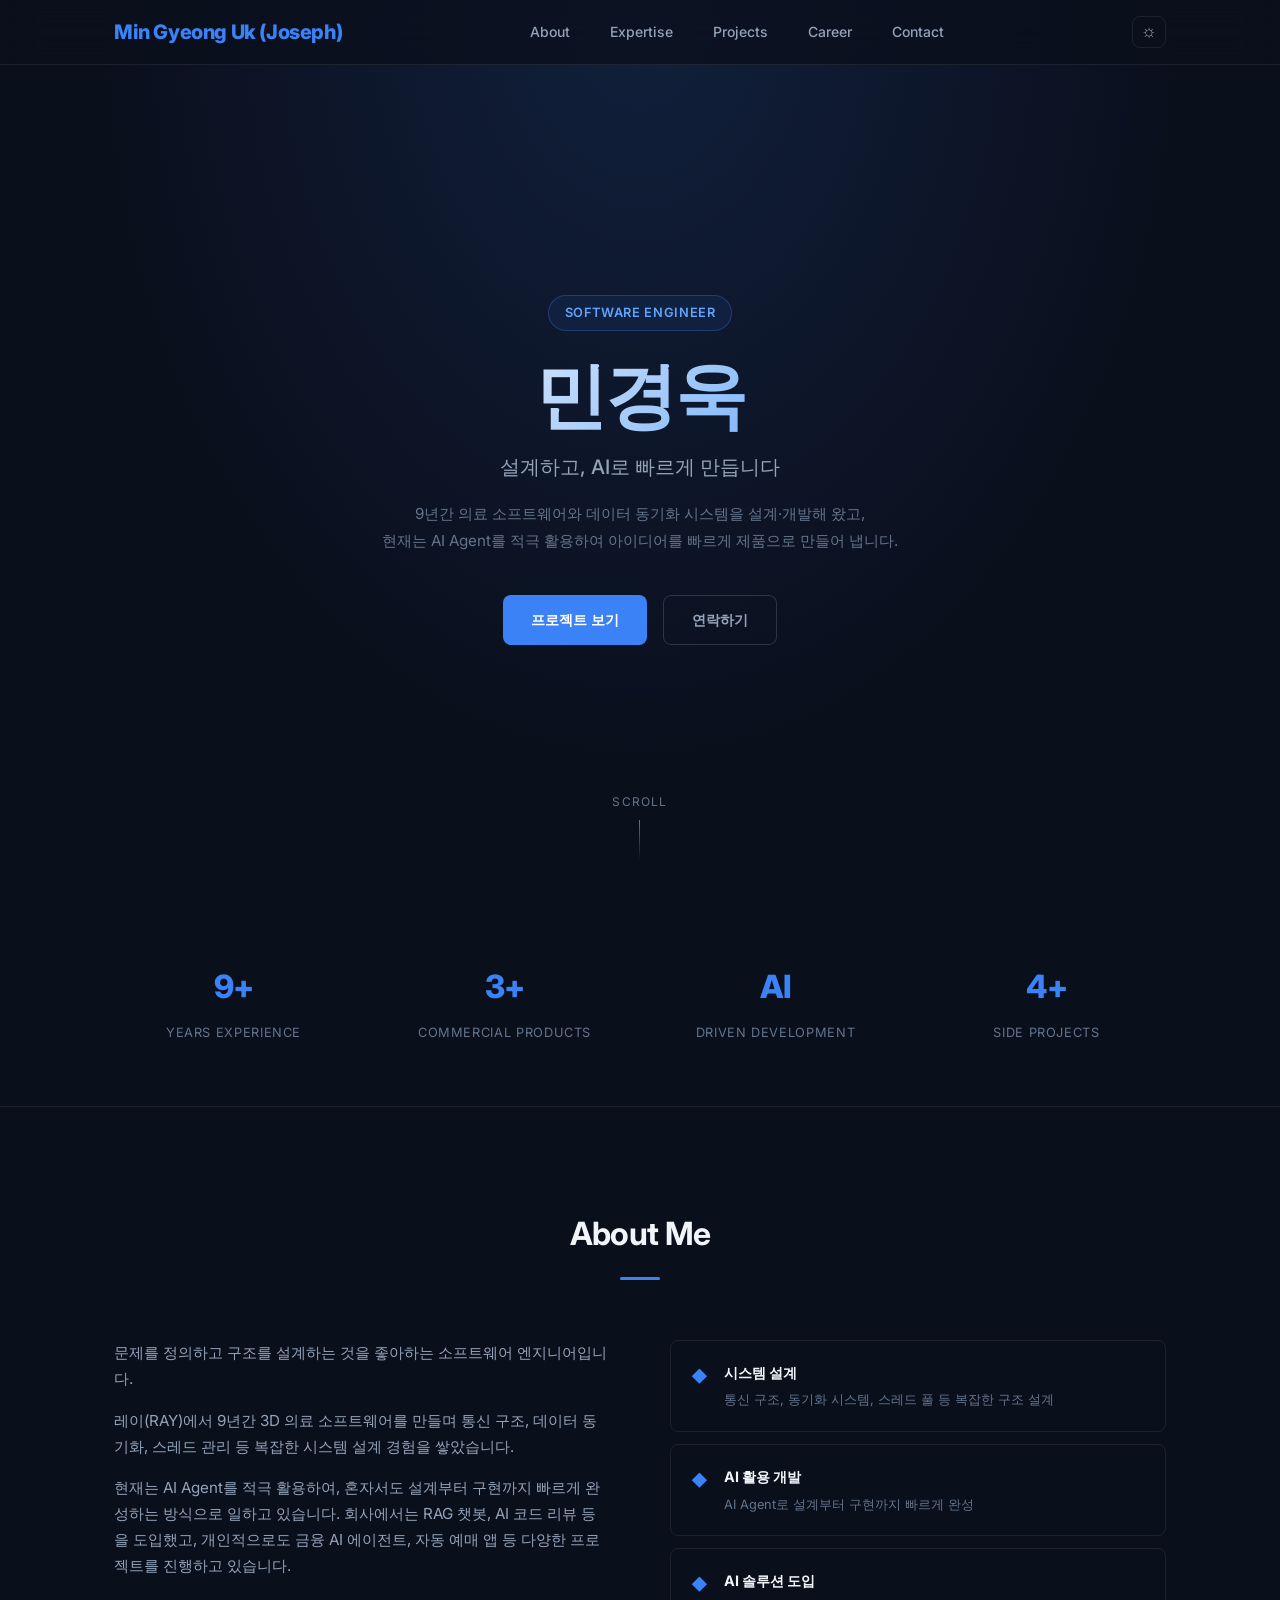
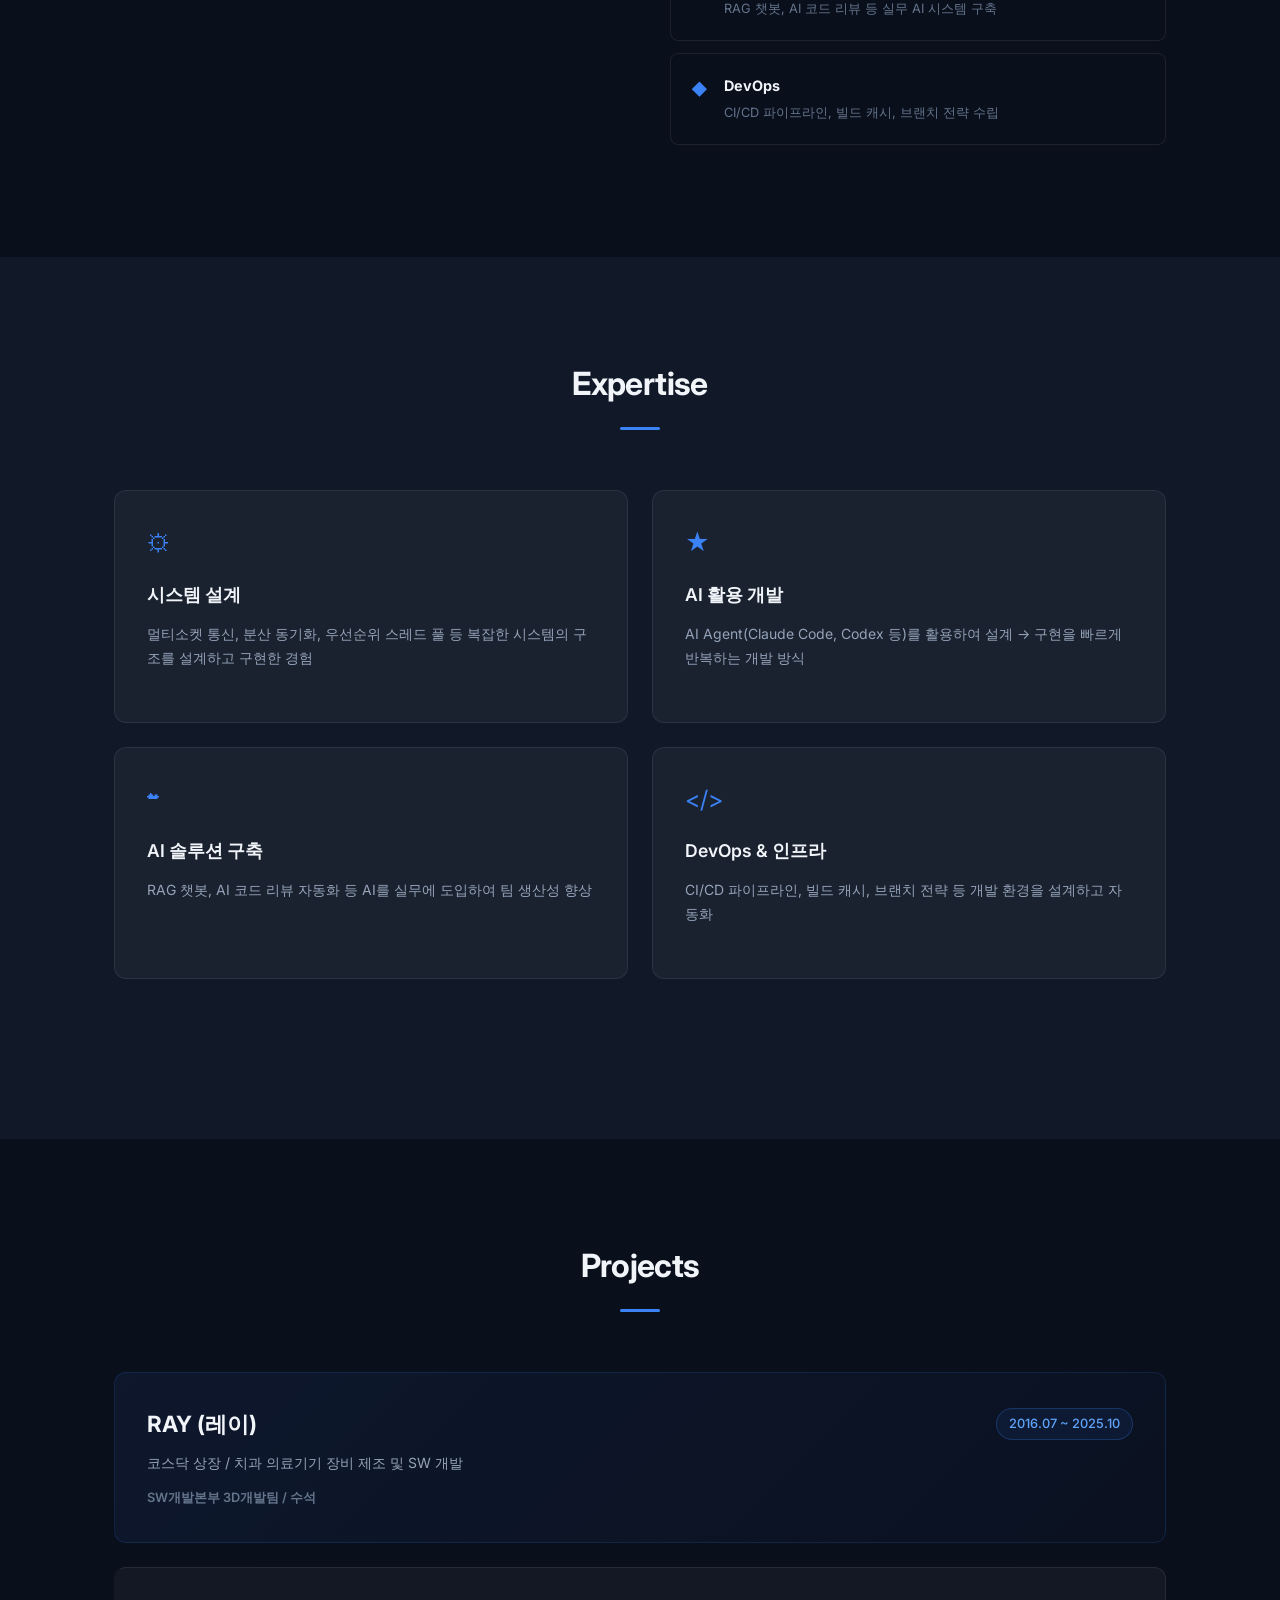
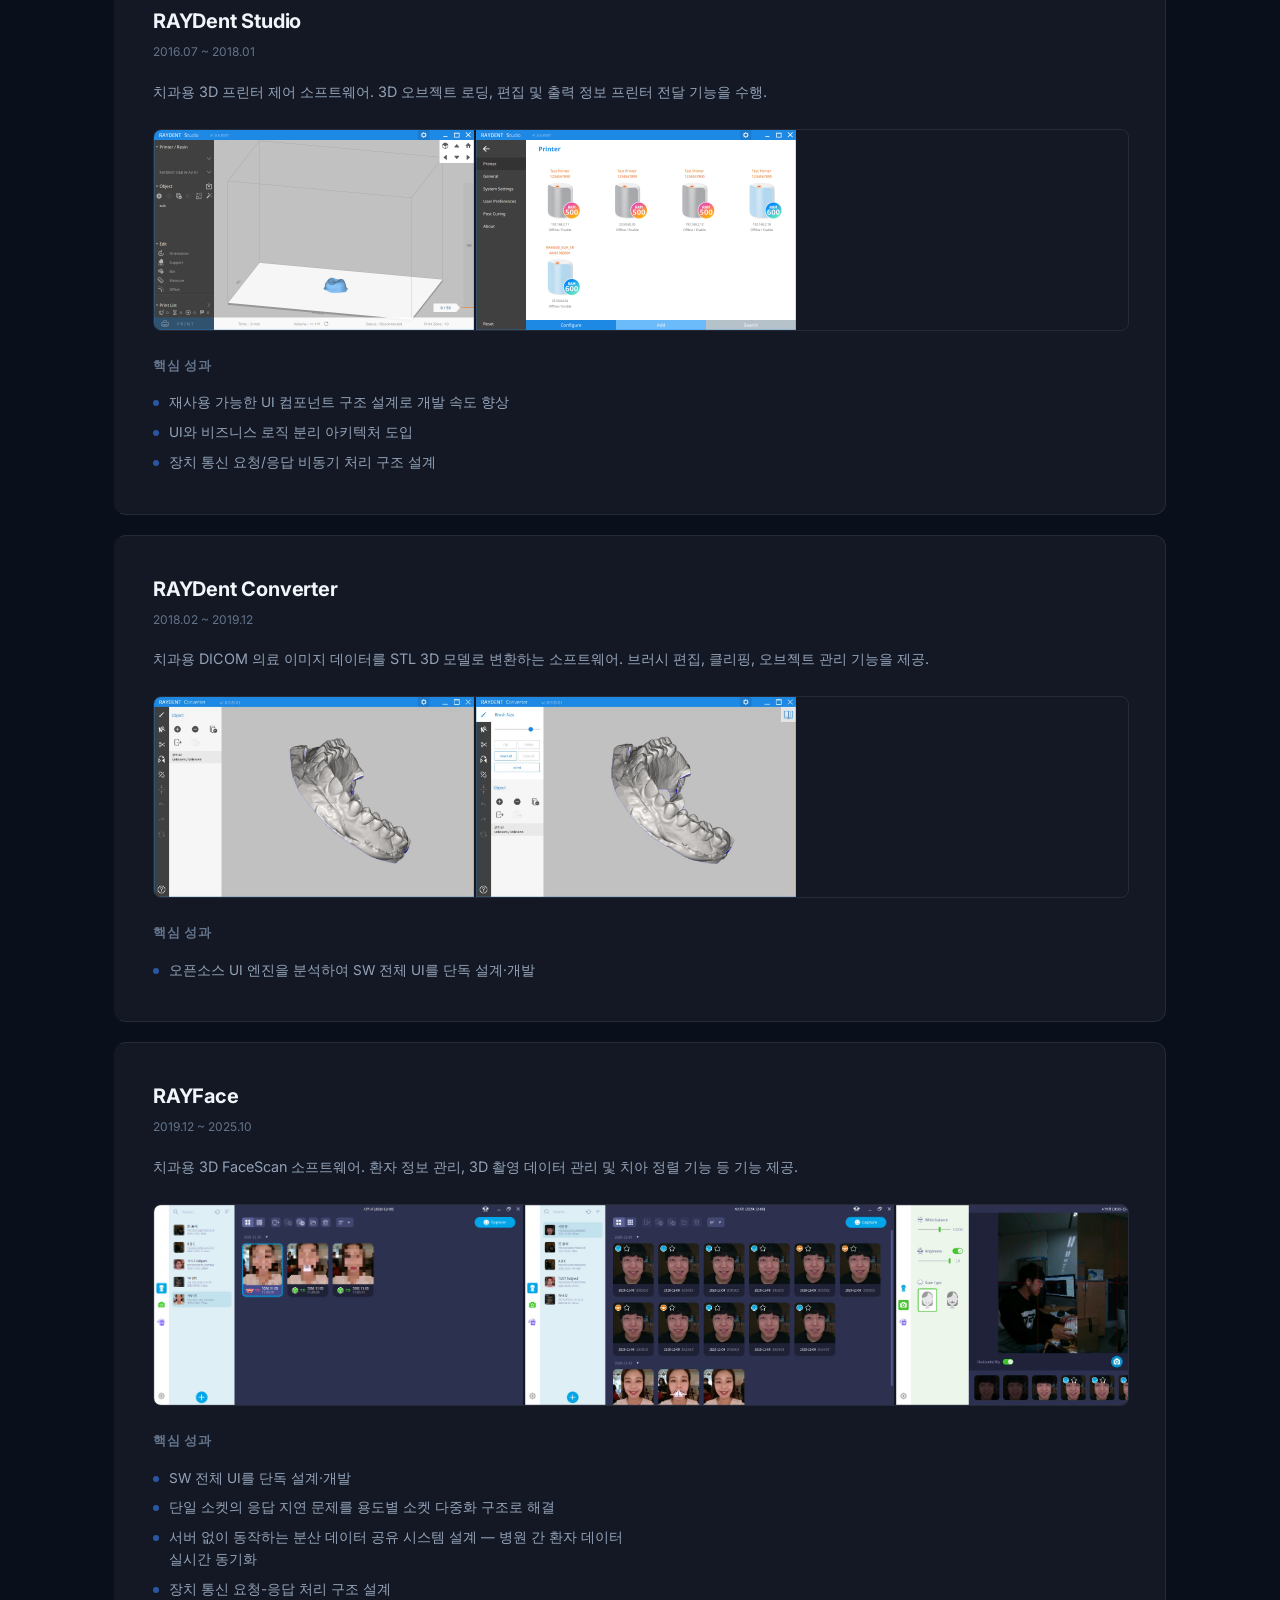
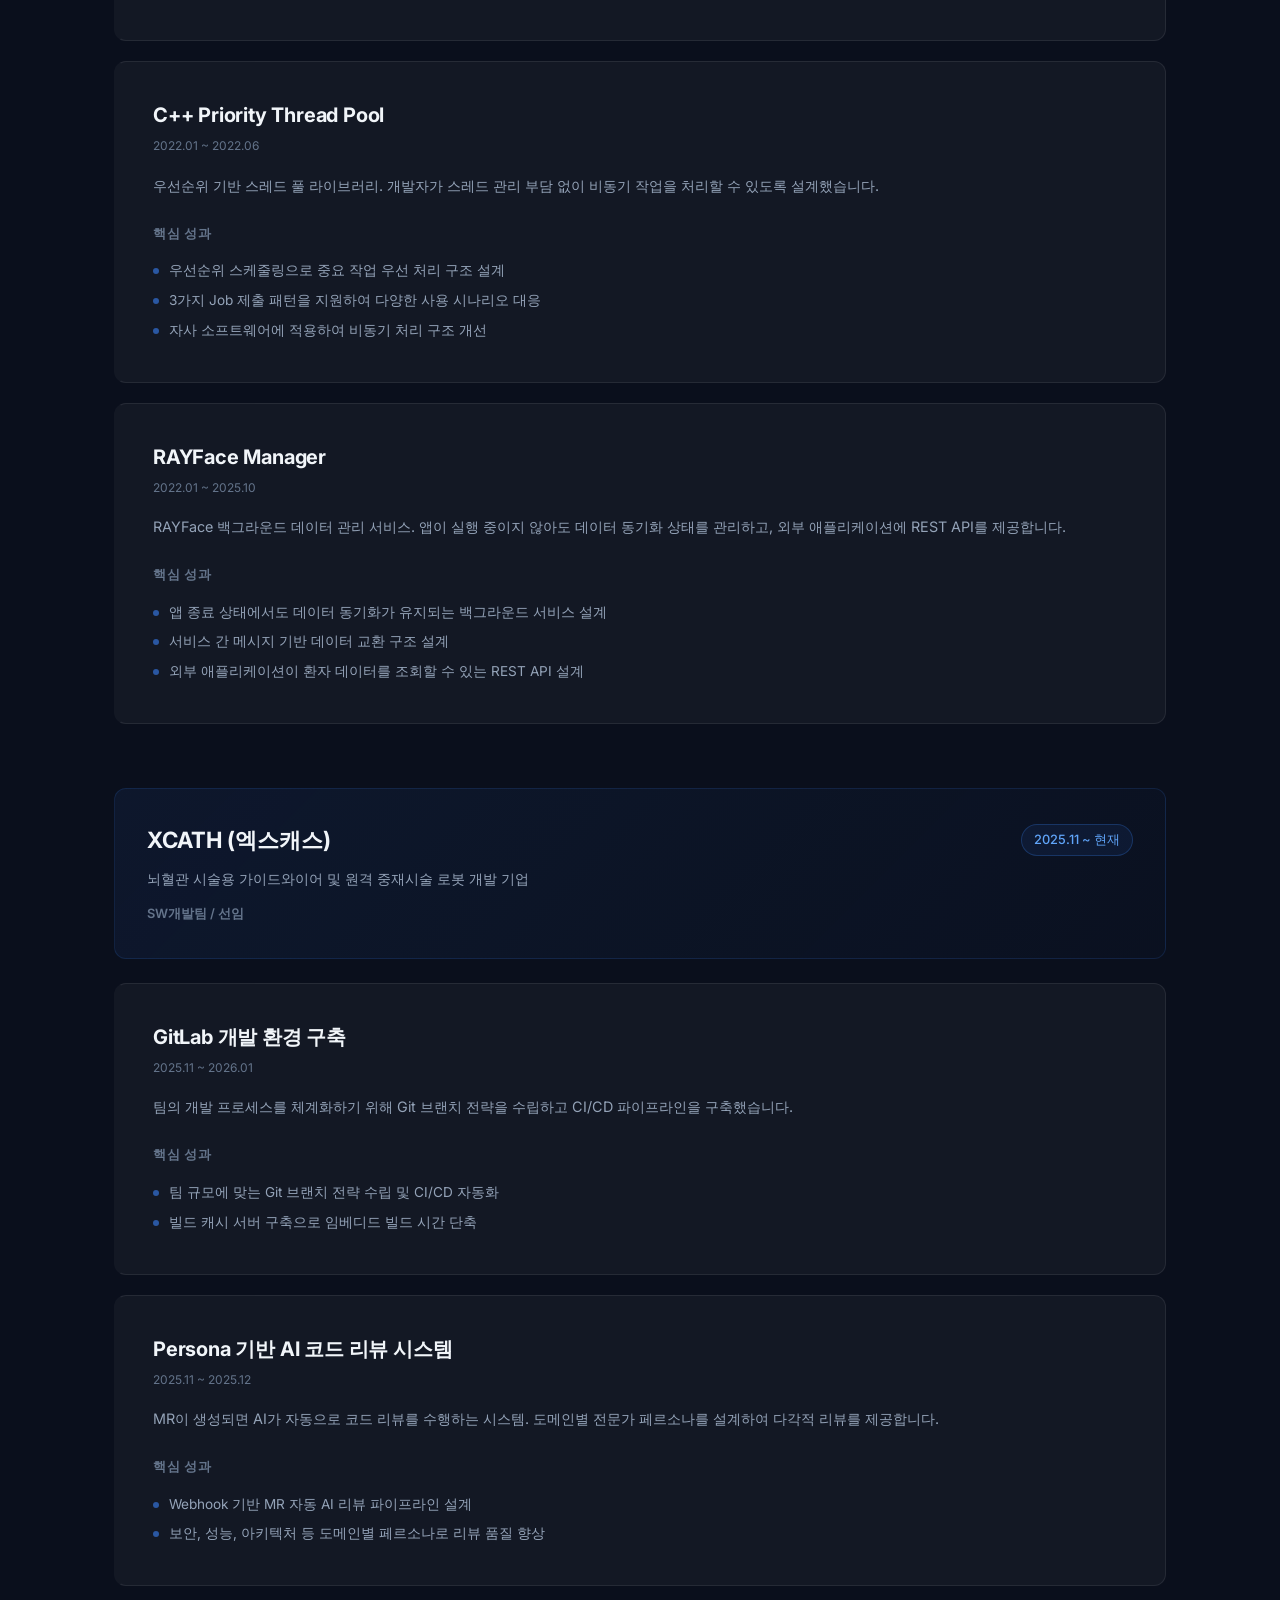
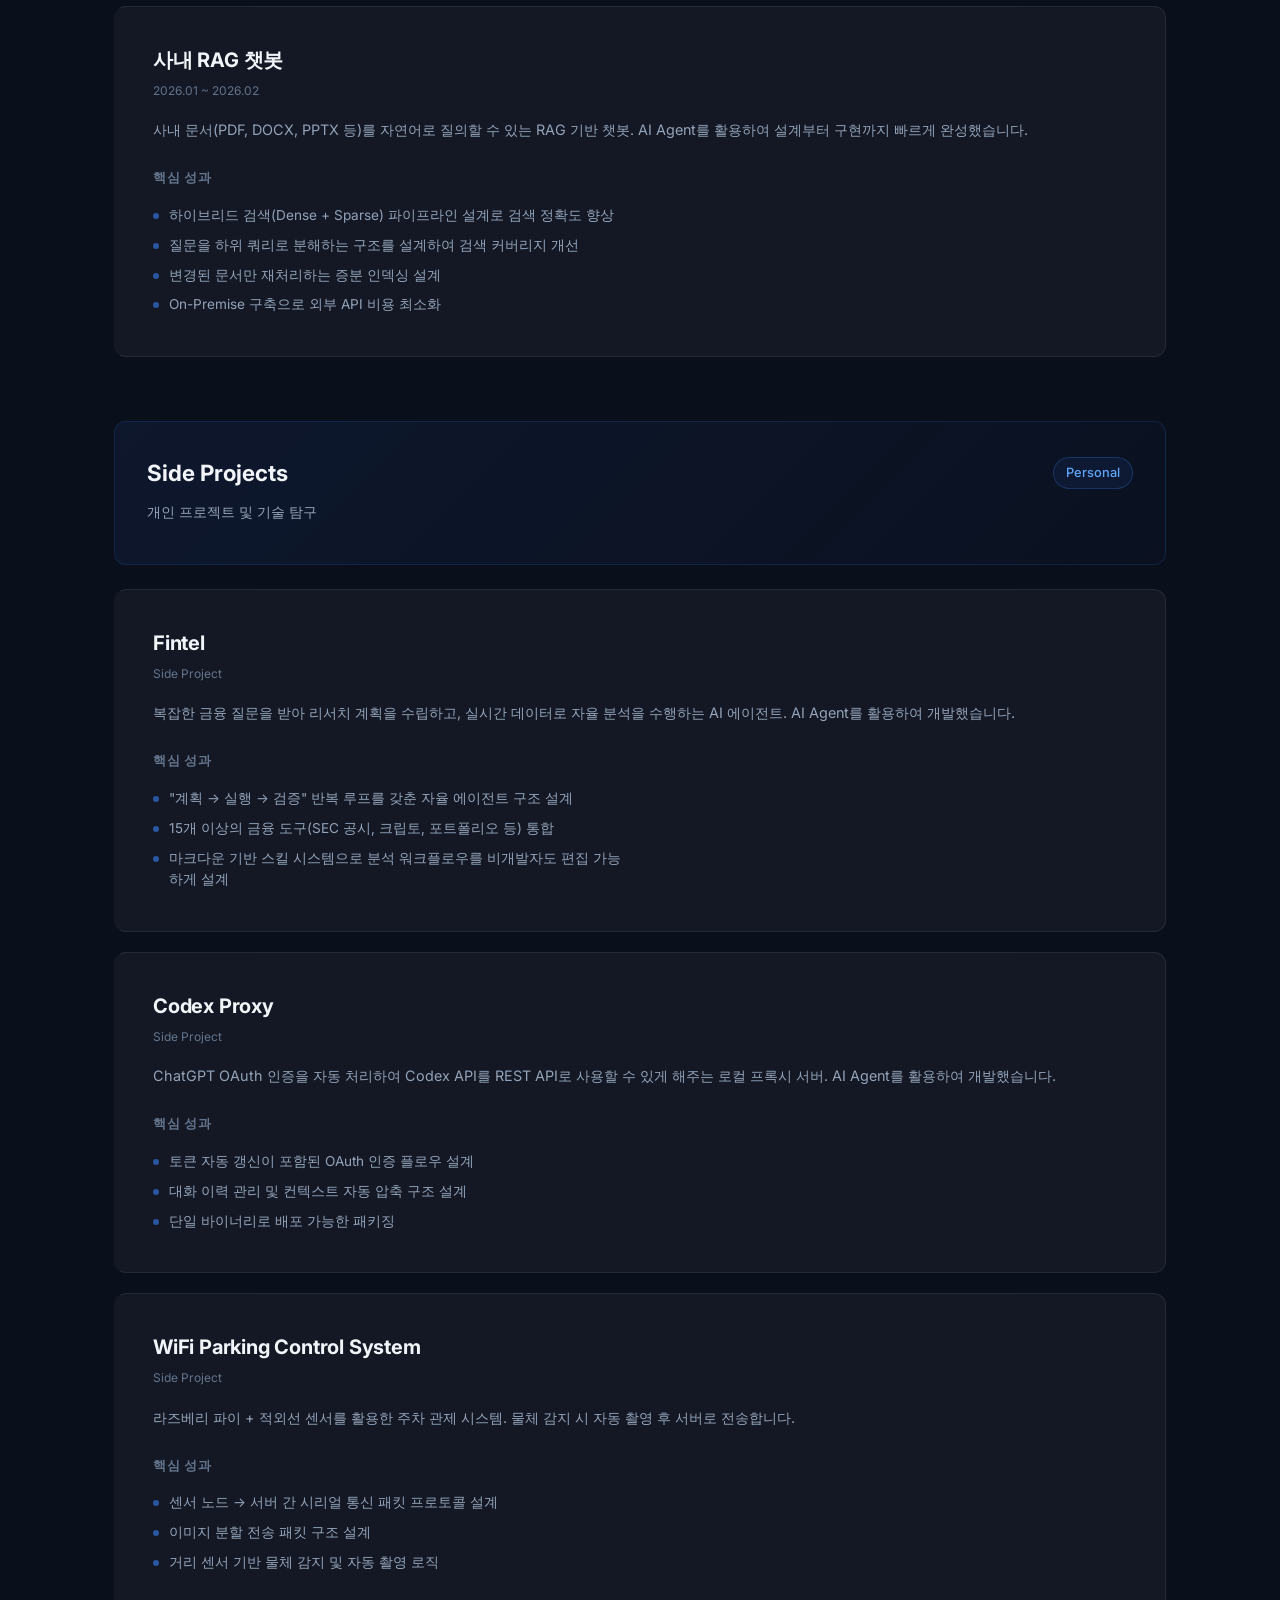
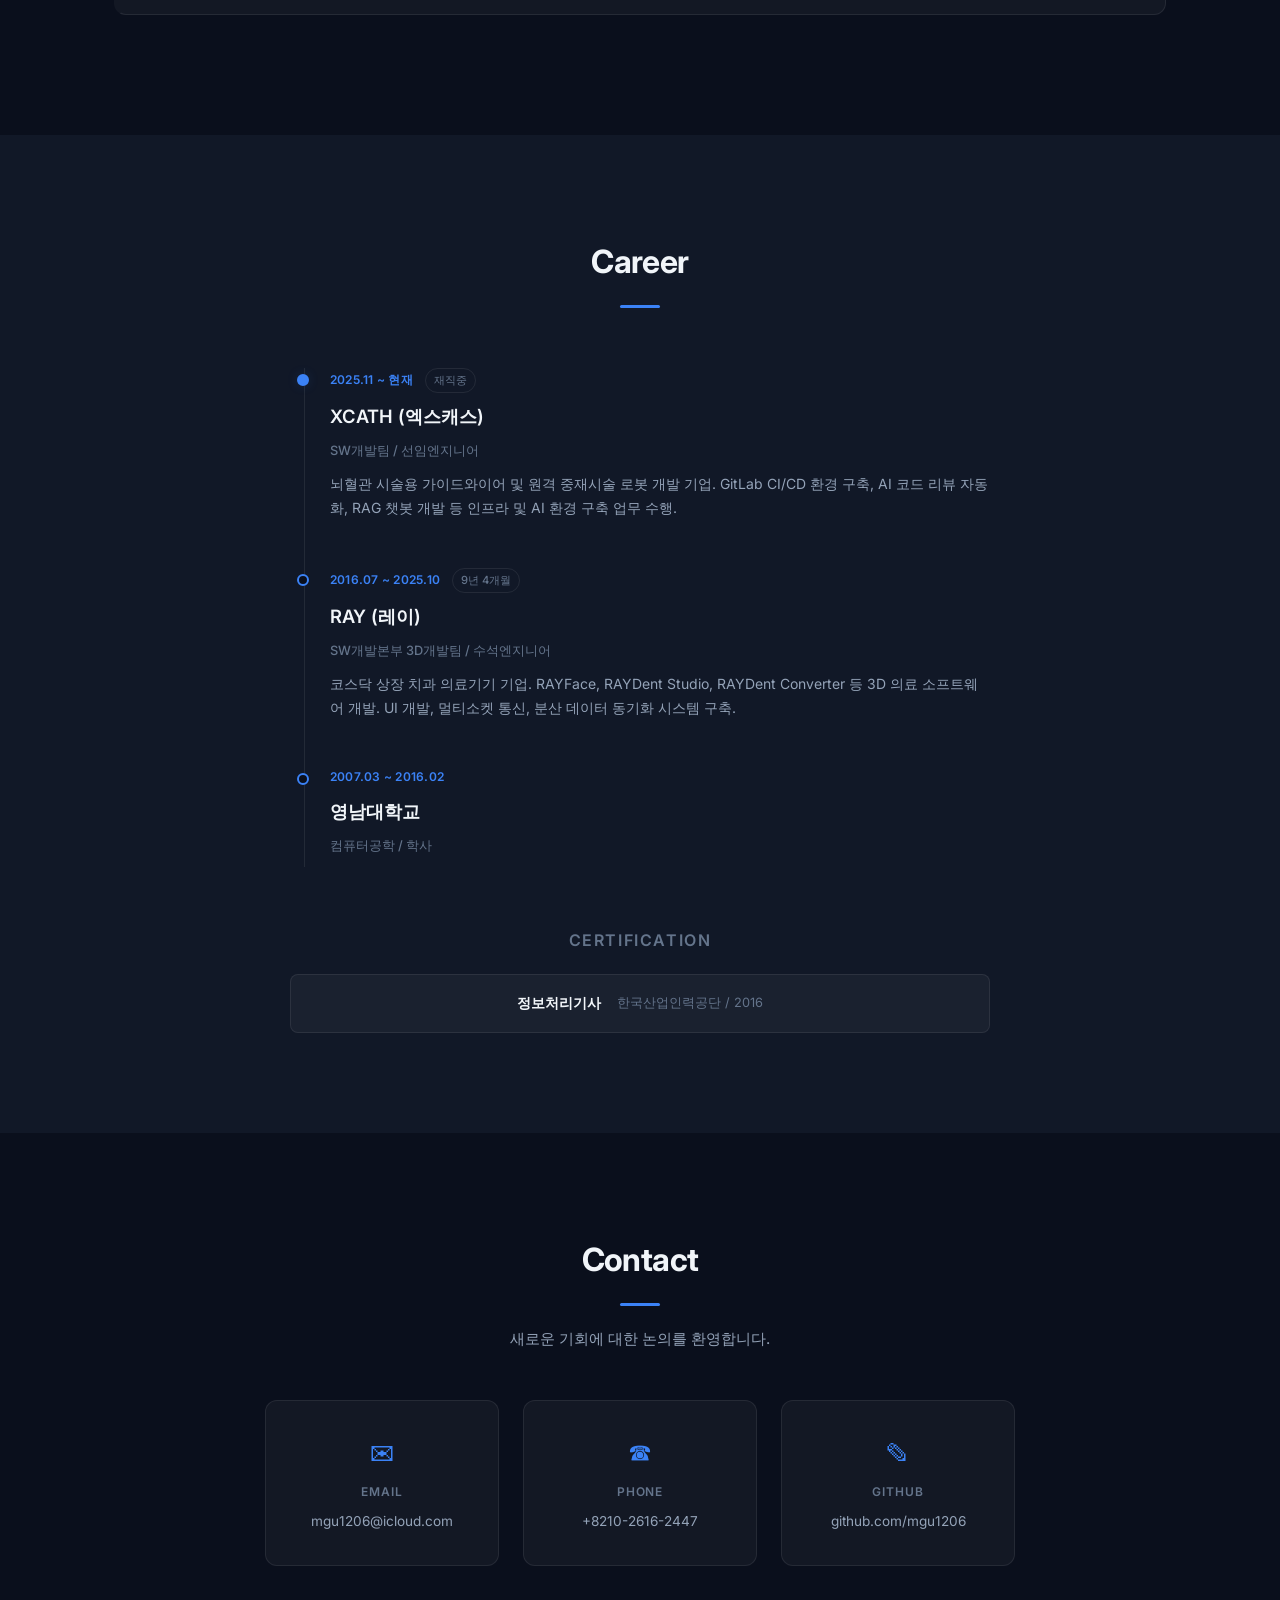
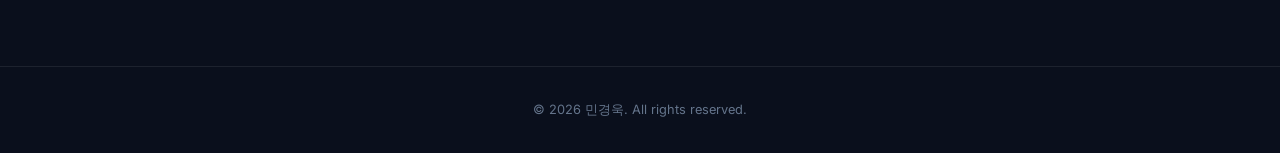
==== index.html @ 63958a0f "Remove Tessera project from portfolio Co-Authored-By: Claude Opus 4.6 <noreply@anthropic.com>" ====
<!DOCTYPE html>
<html lang="ko">
<head>
  <meta charset="UTF-8" />
  <meta name="viewport" content="width=device-width, initial-scale=1.0"/>
  <title>민경욱 | Software Engineer Portfolio</title>
  <link rel="icon" type="image/svg+xml" href="data:image/svg+xml,<svg xmlns='http://www.w3.org/2000/svg' viewBox='0 0 64 64'><rect width='64' height='64' rx='14' fill='%233b82f6'/><text x='32' y='42' font-family='Inter,sans-serif' font-size='28' font-weight='700' fill='white' text-anchor='middle'>MG</text></svg>">
  <link rel="stylesheet" href="style.css" />
  <link rel="preconnect" href="https://fonts.googleapis.com">
  <link href="https://fonts.googleapis.com/css2?family=Inter:wght@300;400;500;600;700;800&display=swap" rel="stylesheet">
</head>
<body>
<script>
  (function() {
    var t = localStorage.getItem('theme');
    if (t === 'light') document.documentElement.setAttribute('data-theme', 'light');
  })();
</script>

<!-- Navigation -->
<nav class="navbar" id="navbar">
  <div class="nav-container">
    <a href="#" class="nav-logo">Min Gyeong Uk (Joseph)</a>
    <ul class="nav-links" id="navLinks">
      <li><a href="#about">About</a></li>
      <li><a href="#expertise">Expertise</a></li>
      <li><a href="#projects">Projects</a></li>
      <li><a href="#career">Career</a></li>
      <li><a href="#contact">Contact</a></li>
    </ul>
    <div class="nav-right">
      <button class="theme-toggle" id="themeToggle" aria-label="테마 변경">
        <span class="icon-sun">&#9788;</span>
        <span class="icon-moon">&#9790;</span>
      </button>
      <button class="nav-toggle" id="navToggle" aria-label="메뉴 열기">
        <span></span><span></span><span></span>
      </button>
    </div>
  </div>
</nav>

<!-- Hero Section -->
<section id="hero">
  <div class="hero-content">
    <span class="hero-badge">Software Engineer</span>
    <h1 class="hero-title">민경욱</h1>
    <p class="hero-subtitle">설계하고, AI로 빠르게 만듭니다</p>
    <p class="hero-desc">9년간 의료 소프트웨어와 데이터 동기화 시스템을 설계·개발해 왔고,<br>현재는 AI Agent를 적극 활용하여 아이디어를 빠르게 제품으로 만들어 냅니다.</p>
    <div class="hero-actions">
      <a href="#projects" class="btn btn-primary">프로젝트 보기</a>
      <a href="#contact" class="btn btn-outline">연락하기</a>
    </div>
  </div>
  <div class="hero-scroll">
    <span>Scroll</span>
    <div class="scroll-line"></div>
  </div>
</section>

<!-- Stats Section -->
<section id="stats">
  <div class="container">
    <div class="stats-grid">
      <div class="stat-item">
        <span class="stat-number">9+</span>
        <span class="stat-label">Years Experience</span>
      </div>
      <div class="stat-item">
        <span class="stat-number">3+</span>
        <span class="stat-label">Commercial Products</span>
      </div>
      <div class="stat-item">
        <span class="stat-number">AI</span>
        <span class="stat-label">Driven Development</span>
      </div>
      <div class="stat-item">
        <span class="stat-number">4+</span>
        <span class="stat-label">Side Projects</span>
      </div>
    </div>
  </div>
</section>

<!-- About Section -->
<section id="about" class="section">
  <div class="container">
    <h2 class="section-title">About Me</h2>
    <div class="about-grid">
      <div class="about-text">
        <p>문제를 정의하고 구조를 설계하는 것을 좋아하는 소프트웨어 엔지니어입니다.</p>
        <p>레이(RAY)에서 9년간 3D 의료 소프트웨어를 만들며 통신 구조, 데이터 동기화, 스레드 관리 등 복잡한 시스템 설계 경험을 쌓았습니다.</p>
        <p>현재는 AI Agent를 적극 활용하여, 혼자서도 설계부터 구현까지 빠르게 완성하는 방식으로 일하고 있습니다. 회사에서는 RAG 챗봇, AI 코드 리뷰 등을 도입했고, 개인적으로도 금융 AI 에이전트, 자동 예매 앱 등 다양한 프로젝트를 진행하고 있습니다.</p>
      </div>
      <div class="about-highlights">
        <div class="highlight-item">
          <span class="highlight-icon">&#9670;</span>
          <div>
            <strong>시스템 설계</strong>
            <p>통신 구조, 동기화 시스템, 스레드 풀 등 복잡한 구조 설계</p>
          </div>
        </div>
        <div class="highlight-item">
          <span class="highlight-icon">&#9670;</span>
          <div>
            <strong>AI 활용 개발</strong>
            <p>AI Agent로 설계부터 구현까지 빠르게 완성</p>
          </div>
        </div>
        <div class="highlight-item">
          <span class="highlight-icon">&#9670;</span>
          <div>
            <strong>AI 솔루션 도입</strong>
            <p>RAG 챗봇, AI 코드 리뷰 등 실무 AI 시스템 구축</p>
          </div>
        </div>
        <div class="highlight-item">
          <span class="highlight-icon">&#9670;</span>
          <div>
            <strong>DevOps</strong>
            <p>CI/CD 파이프라인, 빌드 캐시, 브랜치 전략 수립</p>
          </div>
        </div>
      </div>
    </div>
  </div>
</section>

<!-- Expertise Section -->
<section id="expertise" class="section section-alt">
  <div class="container">
    <h2 class="section-title">Expertise</h2>
    <div class="expertise-grid">
      <div class="expertise-card">
        <div class="expertise-icon">&#9881;</div>
        <h3>시스템 설계</h3>
        <p>멀티소켓 통신, 분산 동기화, 우선순위 스레드 풀 등 복잡한 시스템의 구조를 설계하고 구현한 경험</p>
      </div>
      <div class="expertise-card">
        <div class="expertise-icon">&#9733;</div>
        <h3>AI 활용 개발</h3>
        <p>AI Agent(Claude Code, Codex 등)를 활용하여 설계 → 구현을 빠르게 반복하는 개발 방식</p>
      </div>
      <div class="expertise-card">
        <div class="expertise-icon">&#9729;</div>
        <h3>AI 솔루션 구축</h3>
        <p>RAG 챗봇, AI 코드 리뷰 자동화 등 AI를 실무에 도입하여 팀 생산성 향상</p>
      </div>
      <div class="expertise-card">
        <div class="expertise-icon">&#60;/&#62;</div>
        <h3>DevOps & 인프라</h3>
        <p>CI/CD 파이프라인, 빌드 캐시, 브랜치 전략 등 개발 환경을 설계하고 자동화</p>
      </div>
    </div>
  </div>
</section>

<!-- Projects Section -->
<section id="projects" class="section">
  <div class="container">
    <h2 class="section-title">Projects</h2>

    <!-- RAY Section -->
    <div class="company-section">
      <div class="company-header">
        <div class="company-info">
          <h3 class="company-name">RAY (레이)</h3>
          <span class="company-period">2016.07 ~ 2025.10</span>
        </div>
        <p class="company-desc">코스닥 상장 / 치과 의료기기 장비 제조 및 SW 개발</p>
        <span class="company-role">SW개발본부 3D개발팀 / 수석</span>
      </div>

      <div class="project-card">
        <div class="project-header">
          <div>
            <h3 class="project-name">RAYDent Studio</h3>
            <span class="project-period">2016.07 ~ 2018.01</span>
          </div>
        </div>
        <p class="project-desc">치과용 3D 프린터 제어 소프트웨어. 3D 오브젝트 로딩, 편집 및 출력 정보 프린터 전달 기능을 수행.</p>
        <div class="project-gallery">
          <div class="gallery-track">
            <img src="images/projects/raydentstudio-1.png" alt="RAYDent Studio 3D 프린트 뷰" loading="lazy">
            <img src="images/projects/raydentstudio-2.jpg" alt="RAYDent Studio 프린터 설정" loading="lazy">
          </div>
        </div>
        <div class="project-details">
          <div class="project-detail-group">
            <h4>핵심 성과</h4>
            <ul class="project-achievements">
              <li>재사용 가능한 UI 컴포넌트 구조 설계로 개발 속도 향상</li>
              <li>UI와 비즈니스 로직 분리 아키텍처 도입</li>
              <li>장치 통신 요청/응답 비동기 처리 구조 설계</li>
            </ul>
          </div>
        </div>
      </div>

      <div class="project-card">
        <div class="project-header">
          <div>
            <h3 class="project-name">RAYDent Converter</h3>
            <span class="project-period">2018.02 ~ 2019.12</span>
          </div>
        </div>
        <p class="project-desc">치과용 DICOM 의료 이미지 데이터를 STL 3D 모델로 변환하는 소프트웨어. 브러시 편집, 클리핑, 오브젝트 관리 기능을 제공.</p>
        <div class="project-gallery">
          <div class="gallery-track">
            <img src="images/projects/converter-1.jpg" alt="RAYDent Converter 3D 모델" loading="lazy">
            <img src="images/projects/converter-2.jpg" alt="RAYDent Converter 브러시 편집" loading="lazy">
          </div>
        </div>
        <div class="project-details">
          <div class="project-detail-group">
            <h4>핵심 성과</h4>
            <ul class="project-achievements">
              <li>오픈소스 UI 엔진을 분석하여 SW 전체 UI를 단독 설계·개발</li>
            </ul>
          </div>
        </div>
      </div>

      <div class="project-card">
        <div class="project-header">
          <div>
            <h3 class="project-name">RAYFace</h3>
            <span class="project-period">2019.12 ~ 2025.10</span>
          </div>
        </div>
        <p class="project-desc">치과용 3D FaceScan 소프트웨어. 환자 정보 관리, 3D 촬영 데이터 관리 및 치아 정렬 기능 등 기능 제공.</p>
        <div class="project-gallery">
          <div class="gallery-track">
            <img src="images/projects/rayface-1.png" alt="RAYFace 환자 목록" loading="lazy">
            <img src="images/projects/rayface-2.jpg" alt="RAYFace 갤러리 뷰" loading="lazy">
            <img src="images/projects/rayface-3.jpg" alt="RAYFace 촬영 모드" loading="lazy">
            <img src="images/projects/rayface-4.jpg" alt="RAYFace 3D 얼굴 뷰" loading="lazy">
            <img src="images/projects/rayface-5.jpg" alt="RAYFace 스캔 데이터 정렬" loading="lazy">
            <img src="images/projects/rayface-6.jpg" alt="RAYFace 3D 치아 모델" loading="lazy">
          </div>
        </div>
        <div class="project-details">
          <div class="project-detail-group">
            <h4>핵심 성과</h4>
            <ul class="project-achievements">
              <li>SW 전체 UI를 단독 설계·개발</li>
              <li>단일 소켓의 응답 지연 문제를 용도별 소켓 다중화 구조로 해결</li>
              <li>서버 없이 동작하는 분산 데이터 공유 시스템 설계 — 병원 간 환자 데이터 실시간 동기화</li>
              <li>장치 통신 요청-응답 처리 구조 설계</li>
            </ul>
          </div>
        </div>
      </div>

      <div class="project-card">
        <div class="project-header">
          <div>
            <h3 class="project-name">C++ Priority Thread Pool</h3>
            <span class="project-period">2022.01 ~ 2022.06</span>
          </div>
        </div>
        <p class="project-desc">우선순위 기반 스레드 풀 라이브러리. 개발자가 스레드 관리 부담 없이 비동기 작업을 처리할 수 있도록 설계했습니다.</p>
        <div class="project-details">
          <div class="project-detail-group">
            <h4>핵심 성과</h4>
            <ul class="project-achievements">
              <li>우선순위 스케줄링으로 중요 작업 우선 처리 구조 설계</li>
              <li>3가지 Job 제출 패턴을 지원하여 다양한 사용 시나리오 대응</li>
              <li>자사 소프트웨어에 적용하여 비동기 처리 구조 개선</li>
            </ul>
          </div>
        </div>
      </div>

      <div class="project-card">
        <div class="project-header">
          <div>
            <h3 class="project-name">RAYFace Manager</h3>
            <span class="project-period">2022.01 ~ 2025.10</span>
          </div>
        </div>
        <p class="project-desc">RAYFace 백그라운드 데이터 관리 서비스. 앱이 실행 중이지 않아도 데이터 동기화 상태를 관리하고, 외부 애플리케이션에 REST API를 제공합니다.</p>
        <div class="project-details">
          <div class="project-detail-group">
            <h4>핵심 성과</h4>
            <ul class="project-achievements">
              <li>앱 종료 상태에서도 데이터 동기화가 유지되는 백그라운드 서비스 설계</li>
              <li>서비스 간 메시지 기반 데이터 교환 구조 설계</li>
              <li>외부 애플리케이션이 환자 데이터를 조회할 수 있는 REST API 설계</li>
            </ul>
          </div>
        </div>
      </div>
    </div>

    <!-- XCATH Section -->
    <div class="company-section">
      <div class="company-header">
        <div class="company-info">
          <h3 class="company-name">XCATH (엑스캐스)</h3>
          <span class="company-period">2025.11 ~ 현재</span>
        </div>
        <p class="company-desc">뇌혈관 시술용 가이드와이어 및 원격 중재시술 로봇 개발 기업</p>
        <span class="company-role">SW개발팀 / 선임</span>
      </div>

      <div class="project-card">
        <div class="project-header">
          <div>
            <h3 class="project-name">GitLab 개발 환경 구축</h3>
            <span class="project-period">2025.11 ~ 2026.01</span>
          </div>
        </div>
        <p class="project-desc">팀의 개발 프로세스를 체계화하기 위해 Git 브랜치 전략을 수립하고 CI/CD 파이프라인을 구축했습니다.</p>
        <div class="project-details">
          <div class="project-detail-group">
            <h4>핵심 성과</h4>
            <ul class="project-achievements">
              <li>팀 규모에 맞는 Git 브랜치 전략 수립 및 CI/CD 자동화</li>
              <li>빌드 캐시 서버 구축으로 임베디드 빌드 시간 단축</li>
            </ul>
          </div>
        </div>
      </div>

      <div class="project-card">
        <div class="project-header">
          <div>
            <h3 class="project-name">Persona 기반 AI 코드 리뷰 시스템</h3>
            <span class="project-period">2025.11 ~ 2025.12</span>
          </div>
        </div>
        <p class="project-desc">MR이 생성되면 AI가 자동으로 코드 리뷰를 수행하는 시스템. 도메인별 전문가 페르소나를 설계하여 다각적 리뷰를 제공합니다.</p>
        <div class="project-details">
          <div class="project-detail-group">
            <h4>핵심 성과</h4>
            <ul class="project-achievements">
              <li>Webhook 기반 MR 자동 AI 리뷰 파이프라인 설계</li>
              <li>보안, 성능, 아키텍처 등 도메인별 페르소나로 리뷰 품질 향상</li>
            </ul>
          </div>
        </div>
      </div>

      <div class="project-card">
        <div class="project-header">
          <div>
            <h3 class="project-name">사내 RAG 챗봇</h3>
            <span class="project-period">2026.01 ~ 2026.02</span>
          </div>
        </div>
        <p class="project-desc">사내 문서(PDF, DOCX, PPTX 등)를 자연어로 질의할 수 있는 RAG 기반 챗봇. AI Agent를 활용하여 설계부터 구현까지 빠르게 완성했습니다.</p>
        <div class="project-details">
          <div class="project-detail-group">
            <h4>핵심 성과</h4>
            <ul class="project-achievements">
              <li>하이브리드 검색(Dense + Sparse) 파이프라인 설계로 검색 정확도 향상</li>
              <li>질문을 하위 쿼리로 분해하는 구조를 설계하여 검색 커버리지 개선</li>
              <li>변경된 문서만 재처리하는 증분 인덱싱 설계</li>
              <li>On-Premise 구축으로 외부 API 비용 최소화</li>
            </ul>
          </div>
        </div>
      </div>
    </div>

    <!-- Side Projects -->
    <div class="company-section">
      <div class="company-header">
        <div class="company-info">
          <h3 class="company-name">Side Projects</h3>
          <span class="company-period">Personal</span>
        </div>
        <p class="company-desc">개인 프로젝트 및 기술 탐구</p>
      </div>

      <div class="project-card">
        <div class="project-header">
          <div>
            <h3 class="project-name">Fintel</h3>
            <span class="project-period">Side Project</span>
          </div>
        </div>
        <p class="project-desc">복잡한 금융 질문을 받아 리서치 계획을 수립하고, 실시간 데이터로 자율 분석을 수행하는 AI 에이전트. AI Agent를 활용하여 개발했습니다.</p>
        <div class="project-details">
          <div class="project-detail-group">
            <h4>핵심 성과</h4>
            <ul class="project-achievements">
              <li>"계획 → 실행 → 검증" 반복 루프를 갖춘 자율 에이전트 구조 설계</li>
              <li>15개 이상의 금융 도구(SEC 공시, 크립토, 포트폴리오 등) 통합</li>
              <li>마크다운 기반 스킬 시스템으로 분석 워크플로우를 비개발자도 편집 가능하게 설계</li>
            </ul>
          </div>
        </div>
      </div>

      <div class="project-card">
        <div class="project-header">
          <div>
            <h3 class="project-name">Codex Proxy</h3>
            <span class="project-period">Side Project</span>
          </div>
        </div>
        <p class="project-desc">ChatGPT OAuth 인증을 자동 처리하여 Codex API를 REST API로 사용할 수 있게 해주는 로컬 프록시 서버. AI Agent를 활용하여 개발했습니다.</p>
        <div class="project-details">
          <div class="project-detail-group">
            <h4>핵심 성과</h4>
            <ul class="project-achievements">
              <li>토큰 자동 갱신이 포함된 OAuth 인증 플로우 설계</li>
              <li>대화 이력 관리 및 컨텍스트 자동 압축 구조 설계</li>
              <li>단일 바이너리로 배포 가능한 패키징</li>
            </ul>
          </div>
        </div>
      </div>

      <div class="project-card">
        <div class="project-header">
          <div>
            <h3 class="project-name">WiFi Parking Control System</h3>
            <span class="project-period">Side Project</span>
          </div>
        </div>
        <p class="project-desc">라즈베리 파이 + 적외선 센서를 활용한 주차 관제 시스템. 물체 감지 시 자동 촬영 후 서버로 전송합니다.</p>
        <div class="project-details">
          <div class="project-detail-group">
            <h4>핵심 성과</h4>
            <ul class="project-achievements">
              <li>센서 노드 → 서버 간 시리얼 통신 패킷 프로토콜 설계</li>
              <li>이미지 분할 전송 패킷 구조 설계</li>
              <li>거리 센서 기반 물체 감지 및 자동 촬영 로직</li>
            </ul>
          </div>
        </div>
      </div>
    </div>

  </div>
</section>

<!-- Career Section -->
<section id="career" class="section section-alt">
  <div class="container">
    <h2 class="section-title">Career</h2>
    <div class="timeline">
      <div class="timeline-item">
        <div class="timeline-marker active"></div>
        <div class="timeline-content">
          <div class="timeline-header">
            <span class="timeline-date">2025.11 ~ 현재</span>
            <span class="timeline-duration">재직중</span>
          </div>
          <h3>XCATH (엑스캐스)</h3>
          <span class="timeline-role">SW개발팀 / 선임엔지니어</span>
          <p>뇌혈관 시술용 가이드와이어 및 원격 중재시술 로봇 개발 기업. GitLab CI/CD 환경 구축, AI 코드 리뷰 자동화, RAG 챗봇 개발 등 인프라 및 AI 환경 구축 업무 수행.</p>
        </div>
      </div>
      <div class="timeline-item">
        <div class="timeline-marker"></div>
        <div class="timeline-content">
          <div class="timeline-header">
            <span class="timeline-date">2016.07 ~ 2025.10</span>
            <span class="timeline-duration">9년 4개월</span>
          </div>
          <h3>RAY (레이)</h3>
          <span class="timeline-role">SW개발본부 3D개발팀 / 수석엔지니어</span>
          <p>코스닥 상장 치과 의료기기 기업. RAYFace, RAYDent Studio, RAYDent Converter 등 3D 의료 소프트웨어 개발. UI 개발, 멀티소켓 통신, 분산 데이터 동기화 시스템 구축.</p>
        </div>
      </div>
      <div class="timeline-item">
        <div class="timeline-marker"></div>
        <div class="timeline-content">
          <div class="timeline-header">
            <span class="timeline-date">2007.03 ~ 2016.02</span>
          </div>
          <h3>영남대학교</h3>
          <span class="timeline-role">컴퓨터공학 / 학사</span>
        </div>
      </div>
    </div>

    <div class="cert-section">
      <h3 class="cert-title">Certification</h3>
      <div class="cert-item">
        <span class="cert-name">정보처리기사</span>
        <span class="cert-org">한국산업인력공단 / 2016</span>
      </div>
    </div>
  </div>
</section>

<!-- Contact Section -->
<section id="contact" class="section">
  <div class="container">
    <h2 class="section-title">Contact</h2>
    <p class="contact-desc">새로운 기회에 대한 논의를 환영합니다.</p>
    <div class="contact-grid">
      <a href="mailto:mgu1206@icloud.com" class="contact-card">
        <span class="contact-icon">&#9993;</span>
        <span class="contact-label">Email</span>
        <span class="contact-value">mgu1206@icloud.com</span>
      </a>
      <a href="tel:+821026162447" class="contact-card">
        <span class="contact-icon">&#9742;</span>
        <span class="contact-label">Phone</span>
        <span class="contact-value">+8210-2616-2447</span>
      </a>
      <a href="https://github.com/mgu1206" target="_blank" rel="noopener" class="contact-card">
        <span class="contact-icon">&#9998;</span>
        <span class="contact-label">GitHub</span>
        <span class="contact-value">github.com/mgu1206</span>
      </a>
    </div>
  </div>
</section>

<!-- Footer -->
<footer class="footer">
  <div class="container">
    <p>&copy; 2026 민경욱. All rights reserved.</p>
  </div>
</footer>

<script src="script.js"></script>
</body>
</html>
---- style.css ----
@import url('https://fonts.googleapis.com/css2?family=Inter:wght@300;400;500;600;700;800&display=swap');

/* ========== Variables ========== */
:root {
  --bg-primary: #0a0f1c;
  --bg-secondary: #111827;
  --bg-card: rgba(255, 255, 255, 0.04);
  --bg-card-hover: rgba(255, 255, 255, 0.08);
  --accent: #3b82f6;
  --accent-light: #60a5fa;
  --accent-glow: rgba(59, 130, 246, 0.15);
  --text-primary: #f1f5f9;
  --text-secondary: #94a3b8;
  --text-muted: #64748b;
  --border: rgba(255, 255, 255, 0.08);
  --border-hover: rgba(255, 255, 255, 0.15);
  --radius: 12px;
  --radius-sm: 8px;
  --transition: 0.3s cubic-bezier(0.4, 0, 0.2, 1);
  --navbar-bg: rgba(10, 15, 28, 0.8);
  --navbar-bg-scrolled: rgba(10, 15, 28, 0.95);
  --mobile-nav-bg: rgba(10, 15, 28, 0.98);
  --lightbox-bg: rgba(0, 0, 0, 0.9);
}

/* Light Theme */
[data-theme="light"] {
  --bg-primary: #f8fafc;
  --bg-secondary: #f1f5f9;
  --bg-card: rgba(0, 0, 0, 0.03);
  --bg-card-hover: rgba(0, 0, 0, 0.06);
  --accent: #2563eb;
  --accent-light: #3b82f6;
  --accent-glow: rgba(37, 99, 235, 0.1);
  --text-primary: #0f172a;
  --text-secondary: #475569;
  --text-muted: #94a3b8;
  --border: rgba(0, 0, 0, 0.08);
  --border-hover: rgba(0, 0, 0, 0.15);
  --navbar-bg: rgba(248, 250, 252, 0.85);
  --navbar-bg-scrolled: rgba(248, 250, 252, 0.95);
  --mobile-nav-bg: rgba(248, 250, 252, 0.98);
  --lightbox-bg: rgba(0, 0, 0, 0.8);
}

/* ========== Reset ========== */
*, *::before, *::after {
  box-sizing: border-box;
  margin: 0;
  padding: 0;
}

html {
  scroll-behavior: smooth;
  font-size: 16px;
}

body {
  font-family: 'Inter', -apple-system, BlinkMacSystemFont, sans-serif;
  background: var(--bg-primary);
  color: var(--text-primary);
  line-height: 1.7;
  -webkit-font-smoothing: antialiased;
}

a {
  color: inherit;
  text-decoration: none;
}

ul {
  list-style: none;
}

/* ========== Container ========== */
.container {
  max-width: 1100px;
  margin: 0 auto;
  padding: 0 24px;
}

/* ========== Navigation ========== */
.navbar {
  position: fixed;
  top: 0;
  left: 0;
  width: 100%;
  z-index: 100;
  padding: 0;
  background: var(--navbar-bg);
  backdrop-filter: blur(20px);
  border-bottom: 1px solid var(--border);
  transition: var(--transition);
}

.navbar.scrolled {
  background: var(--navbar-bg-scrolled);
  box-shadow: 0 4px 30px rgba(0, 0, 0, 0.3);
}

.nav-container {
  max-width: 1100px;
  margin: 0 auto;
  padding: 0 24px;
  display: flex;
  justify-content: space-between;
  align-items: center;
  height: 64px;
  gap: 16px;
}

.nav-right {
  display: flex;
  align-items: center;
  gap: 8px;
}

.nav-logo {
  font-size: 1.25rem;
  font-weight: 800;
  color: var(--accent);
  letter-spacing: -0.02em;
}

.nav-links {
  display: flex;
  gap: 8px;
}

.nav-links a {
  padding: 8px 16px;
  font-size: 0.875rem;
  font-weight: 500;
  color: var(--text-secondary);
  border-radius: 6px;
  transition: var(--transition);
}

.nav-links a:hover,
.nav-links a.active {
  color: var(--text-primary);
  background: rgba(255, 255, 255, 0.06);
}

/* Hamburger */
.nav-toggle {
  display: none;
  flex-direction: column;
  gap: 5px;
  background: none;
  border: none;
  cursor: pointer;
  padding: 4px;
}

.nav-toggle span {
  display: block;
  width: 22px;
  height: 2px;
  background: var(--text-secondary);
  border-radius: 2px;
  transition: var(--transition);
}

.nav-toggle.active span:nth-child(1) {
  transform: translateY(7px) rotate(45deg);
}

.nav-toggle.active span:nth-child(2) {
  opacity: 0;
}

.nav-toggle.active span:nth-child(3) {
  transform: translateY(-7px) rotate(-45deg);
}

/* ========== Hero ========== */
#hero {
  min-height: 100vh;
  display: flex;
  flex-direction: column;
  justify-content: center;
  align-items: center;
  text-align: center;
  padding: 120px 24px 80px;
  position: relative;
  background: radial-gradient(ellipse at 50% 0%, var(--accent-glow) 0%, transparent 60%);
}

.hero-badge {
  display: inline-block;
  padding: 6px 16px;
  font-size: 0.8rem;
  font-weight: 600;
  letter-spacing: 0.05em;
  text-transform: uppercase;
  color: var(--accent-light);
  border: 1px solid rgba(59, 130, 246, 0.3);
  border-radius: 100px;
  margin-bottom: 24px;
  background: rgba(59, 130, 246, 0.08);
}

.hero-title {
  font-size: clamp(2.5rem, 6vw, 4.5rem);
  font-weight: 800;
  letter-spacing: -0.03em;
  line-height: 1.1;
  margin-bottom: 16px;
  background: linear-gradient(135deg, var(--text-primary), var(--accent-light));
  -webkit-background-clip: text;
  -webkit-text-fill-color: transparent;
  background-clip: text;
}

.hero-subtitle {
  font-size: clamp(1rem, 2vw, 1.25rem);
  font-weight: 500;
  color: var(--text-secondary);
  margin-bottom: 16px;
}

.hero-desc {
  font-size: 0.95rem;
  color: var(--text-muted);
  max-width: 600px;
  line-height: 1.8;
  margin-bottom: 40px;
}

.hero-actions {
  display: flex;
  gap: 16px;
  flex-wrap: wrap;
  justify-content: center;
}

.btn {
  display: inline-flex;
  align-items: center;
  padding: 12px 28px;
  font-size: 0.9rem;
  font-weight: 600;
  border-radius: 8px;
  transition: var(--transition);
  cursor: pointer;
  border: none;
}

.btn-primary {
  background: var(--accent);
  color: white;
}

.btn-primary:hover {
  background: var(--accent-light);
  transform: translateY(-2px);
  box-shadow: 0 8px 25px rgba(59, 130, 246, 0.3);
}

.btn-outline {
  background: transparent;
  color: var(--text-secondary);
  border: 1px solid var(--border-hover);
}

.btn-outline:hover {
  color: var(--text-primary);
  border-color: var(--text-muted);
  transform: translateY(-2px);
}

.hero-scroll {
  position: absolute;
  bottom: 40px;
  display: flex;
  flex-direction: column;
  align-items: center;
  gap: 8px;
  color: var(--text-muted);
  font-size: 0.75rem;
  letter-spacing: 0.1em;
  text-transform: uppercase;
}

.scroll-line {
  width: 1px;
  height: 40px;
  background: linear-gradient(to bottom, var(--text-muted), transparent);
  animation: scrollPulse 2s ease-in-out infinite;
}

@keyframes scrollPulse {
  0%, 100% { opacity: 0.3; }
  50% { opacity: 1; }
}

/* ========== Stats ========== */
#stats {
  padding: 60px 0;
  border-bottom: 1px solid var(--border);
}

.stats-grid {
  display: grid;
  grid-template-columns: repeat(4, 1fr);
  gap: 32px;
  text-align: center;
}

.stat-number {
  display: block;
  font-size: 2rem;
  font-weight: 800;
  color: var(--accent);
  letter-spacing: -0.02em;
  margin-bottom: 4px;
}

.stat-label {
  font-size: 0.8rem;
  color: var(--text-muted);
  text-transform: uppercase;
  letter-spacing: 0.05em;
}

/* ========== Sections ========== */
.section {
  padding: 100px 0;
}

.section-alt {
  background: var(--bg-secondary);
}

.section-title {
  font-size: 2rem;
  font-weight: 700;
  text-align: center;
  margin-bottom: 60px;
  letter-spacing: -0.02em;
  position: relative;
}

.section-title::after {
  content: '';
  display: block;
  width: 40px;
  height: 3px;
  background: var(--accent);
  border-radius: 2px;
  margin: 16px auto 0;
}

/* ========== About ========== */
.about-grid {
  display: grid;
  grid-template-columns: 1fr 1fr;
  gap: 60px;
  align-items: start;
}

.about-text p {
  color: var(--text-secondary);
  margin-bottom: 16px;
  font-size: 0.95rem;
}

.highlight-item {
  display: flex;
  gap: 16px;
  padding: 20px;
  border-radius: var(--radius-sm);
  border: 1px solid var(--border);
  margin-bottom: 12px;
  transition: var(--transition);
}

.highlight-item:hover {
  border-color: var(--border-hover);
  background: var(--bg-card);
}

.highlight-icon {
  color: var(--accent);
  font-size: 1rem;
  flex-shrink: 0;
  margin-top: 2px;
}

.highlight-item strong {
  display: block;
  font-size: 0.9rem;
  margin-bottom: 4px;
}

.highlight-item p {
  font-size: 0.8rem;
  color: var(--text-muted);
  margin: 0;
}

/* ========== Expertise ========== */
.expertise-grid {
  display: grid;
  grid-template-columns: repeat(2, 1fr);
  gap: 24px;
  margin-bottom: 60px;
}

.expertise-card {
  padding: 32px;
  background: var(--bg-card);
  border: 1px solid var(--border);
  border-radius: var(--radius);
  transition: var(--transition);
}

.expertise-card:hover {
  border-color: var(--border-hover);
  background: var(--bg-card-hover);
  transform: translateY(-4px);
  box-shadow: 0 12px 40px rgba(0, 0, 0, 0.2);
}

.expertise-icon {
  font-size: 1.5rem;
  margin-bottom: 16px;
  color: var(--accent);
}

.expertise-card h3 {
  font-size: 1.1rem;
  font-weight: 600;
  margin-bottom: 12px;
}

.expertise-card p {
  font-size: 0.875rem;
  color: var(--text-secondary);
  margin-bottom: 20px;
  line-height: 1.7;
}

.expertise-tags {
  display: flex;
  flex-wrap: wrap;
  gap: 8px;
}

.tag {
  display: inline-block;
  padding: 4px 12px;
  font-size: 0.75rem;
  font-weight: 500;
  color: var(--accent-light);
  background: rgba(59, 130, 246, 0.1);
  border: 1px solid rgba(59, 130, 246, 0.2);
  border-radius: 100px;
}

/* Tech Stack */
.tech-stack-group {
  display: grid;
  grid-template-columns: repeat(3, 1fr);
  gap: 32px;
}

.tech-stack {
  text-align: center;
}

.tech-stack-title {
  font-size: 0.85rem;
  font-weight: 600;
  color: var(--text-muted);
  text-transform: uppercase;
  letter-spacing: 0.1em;
  margin-bottom: 20px;
}

.tech-stack-title--learning {
  color: #f59e0b;
}

.tech-tags {
  display: flex;
  flex-wrap: wrap;
  gap: 10px;
  justify-content: center;
}

.tech-tag {
  padding: 8px 18px;
  font-size: 0.8rem;
  font-weight: 500;
  color: var(--text-secondary);
  background: var(--bg-card);
  border: 1px solid var(--border);
  border-radius: 6px;
  transition: var(--transition);
}

.tech-tag:hover {
  color: var(--text-primary);
  border-color: var(--border-hover);
  background: var(--bg-card-hover);
}

.tech-tag--learning {
  color: #f59e0b;
  border-color: rgba(245, 158, 11, 0.25);
  background: rgba(245, 158, 11, 0.06);
}

.tech-tag--learning:hover {
  color: #fbbf24;
  border-color: rgba(245, 158, 11, 0.4);
  background: rgba(245, 158, 11, 0.12);
}

/* ========== Company Sections ========== */
.company-section {
  margin-bottom: 64px;
}

.company-section:last-child {
  margin-bottom: 0;
}

.company-header {
  padding: 32px;
  background: linear-gradient(135deg, rgba(59, 130, 246, 0.08), rgba(59, 130, 246, 0.02));
  border: 1px solid rgba(59, 130, 246, 0.15);
  border-radius: var(--radius);
  margin-bottom: 24px;
}

.company-info {
  display: flex;
  justify-content: space-between;
  align-items: center;
  flex-wrap: wrap;
  gap: 8px;
  margin-bottom: 8px;
}

.company-name {
  font-size: 1.4rem;
  font-weight: 700;
  color: var(--text-primary);
}

.company-period {
  font-size: 0.8rem;
  font-weight: 500;
  color: var(--accent-light);
  padding: 4px 12px;
  border: 1px solid rgba(59, 130, 246, 0.25);
  border-radius: 100px;
  background: rgba(59, 130, 246, 0.08);
}

.company-desc {
  font-size: 0.875rem;
  color: var(--text-secondary);
  margin-bottom: 8px;
}

.company-role {
  font-size: 0.8rem;
  font-weight: 600;
  color: var(--text-muted);
}

/* ========== Projects ========== */
.project-card {
  padding: 36px;
  background: var(--bg-card);
  border: 1px solid var(--border);
  border-radius: var(--radius);
  margin-bottom: 20px;
  transition: var(--transition);
  border-left: 3px solid transparent;
}

.project-card:hover {
  border-color: var(--border-hover);
  border-left-color: var(--accent);
  background: var(--bg-card-hover);
}

.project-header {
  display: flex;
  justify-content: space-between;
  align-items: flex-start;
  margin-bottom: 16px;
  flex-wrap: wrap;
  gap: 12px;
}

.project-name {
  font-size: 1.25rem;
  font-weight: 700;
  letter-spacing: -0.01em;
}

.project-period {
  display: block;
  font-size: 0.75rem;
  color: var(--text-muted);
  margin-top: 4px;
}

.project-type {
  font-size: 0.75rem;
  font-weight: 500;
  padding: 4px 12px;
  border-radius: 100px;
  color: var(--text-muted);
  border: 1px solid var(--border);
  white-space: nowrap;
}

.project-desc {
  font-size: 0.9rem;
  color: var(--text-secondary);
  margin-bottom: 24px;
  line-height: 1.8;
}

/* Project Gallery */
.project-gallery {
  margin-bottom: 24px;
  overflow: hidden;
  border-radius: var(--radius-sm);
  border: 1px solid var(--border);
}

.gallery-track {
  display: flex;
  gap: 2px;
  overflow-x: auto;
  scroll-snap-type: x mandatory;
  scrollbar-width: thin;
  scrollbar-color: var(--accent) transparent;
}

.gallery-track::-webkit-scrollbar {
  height: 4px;
}

.gallery-track::-webkit-scrollbar-track {
  background: transparent;
}

.gallery-track::-webkit-scrollbar-thumb {
  background: var(--accent);
  border-radius: 2px;
}

.gallery-track img {
  flex: 0 0 auto;
  height: 200px;
  width: auto;
  object-fit: cover;
  scroll-snap-align: start;
  cursor: pointer;
  transition: var(--transition);
}

.gallery-track img:hover {
  opacity: 0.85;
}

/* Lightbox */
.lightbox-overlay {
  position: fixed;
  inset: 0;
  z-index: 1000;
  background: var(--lightbox-bg);
  display: flex;
  align-items: center;
  justify-content: center;
  cursor: zoom-out;
  animation: fadeIn 0.2s ease;
}

.lightbox-overlay img {
  max-width: 90vw;
  max-height: 90vh;
  object-fit: contain;
  border-radius: var(--radius-sm);
}

@keyframes fadeIn {
  from { opacity: 0; }
  to { opacity: 1; }
}

.project-details {
  display: grid;
  grid-template-columns: 1fr 1fr;
  gap: 32px;
}

.project-detail-group h4 {
  font-size: 0.8rem;
  font-weight: 600;
  text-transform: uppercase;
  letter-spacing: 0.05em;
  color: var(--text-muted);
  margin-bottom: 12px;
}

.project-tags {
  display: flex;
  flex-wrap: wrap;
  gap: 8px;
}

.project-achievements {
  list-style: none;
  padding: 0;
}

.project-achievements li {
  font-size: 0.85rem;
  color: var(--text-secondary);
  padding: 4px 0;
  padding-left: 16px;
  position: relative;
  line-height: 1.6;
}

.project-achievements li::before {
  content: '';
  position: absolute;
  left: 0;
  top: 12px;
  width: 6px;
  height: 6px;
  border-radius: 50%;
  background: var(--accent);
  opacity: 0.6;
}

/* ========== Career Timeline ========== */
.timeline {
  max-width: 700px;
  margin: 0 auto;
  position: relative;
  padding-left: 40px;
}

.timeline::before {
  content: '';
  position: absolute;
  left: 14px;
  top: 0;
  bottom: 0;
  width: 1px;
  background: var(--border);
}

.timeline-item {
  position: relative;
  margin-bottom: 48px;
}

.timeline-item:last-child {
  margin-bottom: 0;
}

.timeline-marker {
  position: absolute;
  left: -33px;
  top: 6px;
  width: 12px;
  height: 12px;
  border-radius: 50%;
  background: var(--bg-primary);
  border: 2px solid var(--accent);
}

.timeline-item:first-child .timeline-marker {
  background: var(--accent);
  box-shadow: 0 0 12px var(--accent-glow);
}

.timeline-header {
  display: flex;
  align-items: center;
  gap: 12px;
  margin-bottom: 8px;
}

.timeline-date {
  display: inline-block;
  font-size: 0.75rem;
  font-weight: 600;
  letter-spacing: 0.02em;
  color: var(--accent);
}

.timeline-duration {
  font-size: 0.7rem;
  font-weight: 500;
  color: var(--text-muted);
  padding: 2px 8px;
  border: 1px solid var(--border);
  border-radius: 100px;
}

.timeline-content h3 {
  font-size: 1.15rem;
  font-weight: 600;
  margin-bottom: 4px;
}

.timeline-role {
  display: inline-block;
  font-size: 0.8rem;
  font-weight: 500;
  color: var(--text-muted);
  margin-bottom: 10px;
}

.timeline-content p {
  font-size: 0.875rem;
  color: var(--text-secondary);
  line-height: 1.7;
}

/* ========== Certification ========== */
.cert-section {
  max-width: 700px;
  margin: 60px auto 0;
  text-align: center;
}

.cert-title {
  font-size: 1rem;
  font-weight: 600;
  color: var(--text-muted);
  text-transform: uppercase;
  letter-spacing: 0.1em;
  margin-bottom: 20px;
}

.cert-item {
  display: flex;
  justify-content: center;
  align-items: center;
  gap: 16px;
  padding: 16px 24px;
  background: var(--bg-card);
  border: 1px solid var(--border);
  border-radius: var(--radius-sm);
}

.cert-name {
  font-size: 0.9rem;
  font-weight: 600;
  color: var(--text-primary);
}

.cert-org {
  font-size: 0.8rem;
  color: var(--text-muted);
}

/* ========== Contact ========== */
.contact-desc {
  text-align: center;
  color: var(--text-secondary);
  margin-top: -40px;
  margin-bottom: 48px;
  font-size: 0.95rem;
}

.contact-grid {
  display: grid;
  grid-template-columns: repeat(3, 1fr);
  gap: 24px;
  max-width: 750px;
  margin: 0 auto;
}

.contact-card {
  display: flex;
  flex-direction: column;
  align-items: center;
  gap: 8px;
  padding: 32px 24px;
  background: var(--bg-card);
  border: 1px solid var(--border);
  border-radius: var(--radius);
  transition: var(--transition);
}

.contact-card:hover {
  border-color: var(--accent);
  background: var(--bg-card-hover);
  transform: translateY(-4px);
}

.contact-icon {
  font-size: 1.5rem;
  color: var(--accent);
}

.contact-label {
  font-size: 0.75rem;
  font-weight: 600;
  text-transform: uppercase;
  letter-spacing: 0.08em;
  color: var(--text-muted);
}

.contact-value {
  font-size: 0.85rem;
  color: var(--text-secondary);
}

/* ========== Footer ========== */
.footer {
  padding: 32px 0;
  border-top: 1px solid var(--border);
  text-align: center;
}

.footer p {
  font-size: 0.8rem;
  color: var(--text-muted);
}

/* ========== Theme Toggle ========== */
.theme-toggle {
  background: none;
  border: 1px solid var(--border);
  border-radius: 8px;
  cursor: pointer;
  padding: 6px 8px;
  color: var(--text-secondary);
  font-size: 1.1rem;
  line-height: 1;
  transition: var(--transition);
  display: flex;
  align-items: center;
  justify-content: center;
}

.theme-toggle:hover {
  color: var(--text-primary);
  border-color: var(--border-hover);
  background: var(--bg-card);
}

.theme-toggle .icon-sun,
.theme-toggle .icon-moon {
  display: none;
}

/* Dark mode (default): show sun icon */
.theme-toggle .icon-sun {
  display: inline;
}

.theme-toggle .icon-moon {
  display: none;
}

/* Light mode: show moon icon */
[data-theme="light"] .theme-toggle .icon-sun {
  display: none;
}

[data-theme="light"] .theme-toggle .icon-moon {
  display: inline;
}

/* Light theme specific overrides */
[data-theme="light"] .navbar.scrolled {
  box-shadow: 0 4px 20px rgba(0, 0, 0, 0.08);
}

[data-theme="light"] .hero-title {
  background: linear-gradient(135deg, var(--text-primary), var(--accent));
  -webkit-background-clip: text;
  -webkit-text-fill-color: transparent;
  background-clip: text;
}

[data-theme="light"] .btn-outline {
  border-color: rgba(0, 0, 0, 0.15);
}

[data-theme="light"] .btn-outline:hover {
  border-color: rgba(0, 0, 0, 0.3);
}

[data-theme="light"] .expertise-card:hover {
  box-shadow: 0 12px 40px rgba(0, 0, 0, 0.08);
}

[data-theme="light"] .tag {
  color: var(--accent);
  background: rgba(37, 99, 235, 0.08);
  border-color: rgba(37, 99, 235, 0.15);
}

[data-theme="light"] .company-header {
  background: linear-gradient(135deg, rgba(37, 99, 235, 0.06), rgba(37, 99, 235, 0.02));
  border-color: rgba(37, 99, 235, 0.12);
}

[data-theme="light"] .company-period {
  color: var(--accent);
  border-color: rgba(37, 99, 235, 0.2);
  background: rgba(37, 99, 235, 0.06);
}

[data-theme="light"] .hero-badge {
  color: var(--accent);
  border-color: rgba(37, 99, 235, 0.25);
  background: rgba(37, 99, 235, 0.06);
}

[data-theme="light"] .contact-card:hover {
  box-shadow: 0 8px 24px rgba(0, 0, 0, 0.06);
}

[data-theme="light"] .btn-primary:hover {
  box-shadow: 0 8px 25px rgba(37, 99, 235, 0.25);
}

/* ========== Animations ========== */
.reveal {
  opacity: 0;
  transform: translateY(30px);
  transition: opacity 0.6s ease, transform 0.6s ease;
}

.reveal.visible {
  opacity: 1;
  transform: translateY(0);
}

/* ========== Responsive ========== */
@media (max-width: 1024px) {
  .expertise-grid {
    grid-template-columns: repeat(2, 1fr);
  }
}

@media (max-width: 768px) {
  html {
    font-size: 15px;
  }

  .nav-toggle {
    display: flex;
  }

  .nav-links {
    position: fixed;
    top: 64px;
    left: 0;
    right: 0;
    flex-direction: column;
    background: var(--mobile-nav-bg);
    backdrop-filter: blur(20px);
    padding: 16px 24px;
    gap: 4px;
    border-bottom: 1px solid var(--border);
    transform: translateY(-110%);
    transition: transform 0.3s ease;
  }

  .nav-links.open {
    transform: translateY(0);
  }

  .nav-links a {
    padding: 12px 16px;
    font-size: 1rem;
  }

  #hero {
    padding: 100px 24px 60px;
    min-height: auto;
  }

  .hero-desc br {
    display: none;
  }

  .hero-scroll {
    display: none;
  }

  .stats-grid {
    grid-template-columns: repeat(2, 1fr);
    gap: 24px;
  }

  .section {
    padding: 72px 0;
  }

  .about-grid {
    grid-template-columns: 1fr;
    gap: 40px;
  }

  .expertise-grid {
    grid-template-columns: 1fr;
  }

  .tech-stack-group {
    grid-template-columns: 1fr;
    gap: 24px;
  }

  .project-details {
    grid-template-columns: 1fr;
    gap: 20px;
  }

  .project-card {
    padding: 24px;
  }

  .company-header {
    padding: 24px;
  }

  .company-info {
    flex-direction: column;
    align-items: flex-start;
  }

  .cert-item {
    flex-direction: column;
    gap: 8px;
  }

  .contact-grid {
    grid-template-columns: 1fr;
  }

  .gallery-track img {
    height: 160px;
  }
}

@media (max-width: 480px) {
  .stats-grid {
    grid-template-columns: 1fr 1fr;
    gap: 20px;
  }

  .stat-number {
    font-size: 1.5rem;
  }

  .hero-title {
    font-size: 2.2rem;
  }

  .section-title {
    font-size: 1.6rem;
  }

  .project-header {
    flex-direction: column;
  }
}
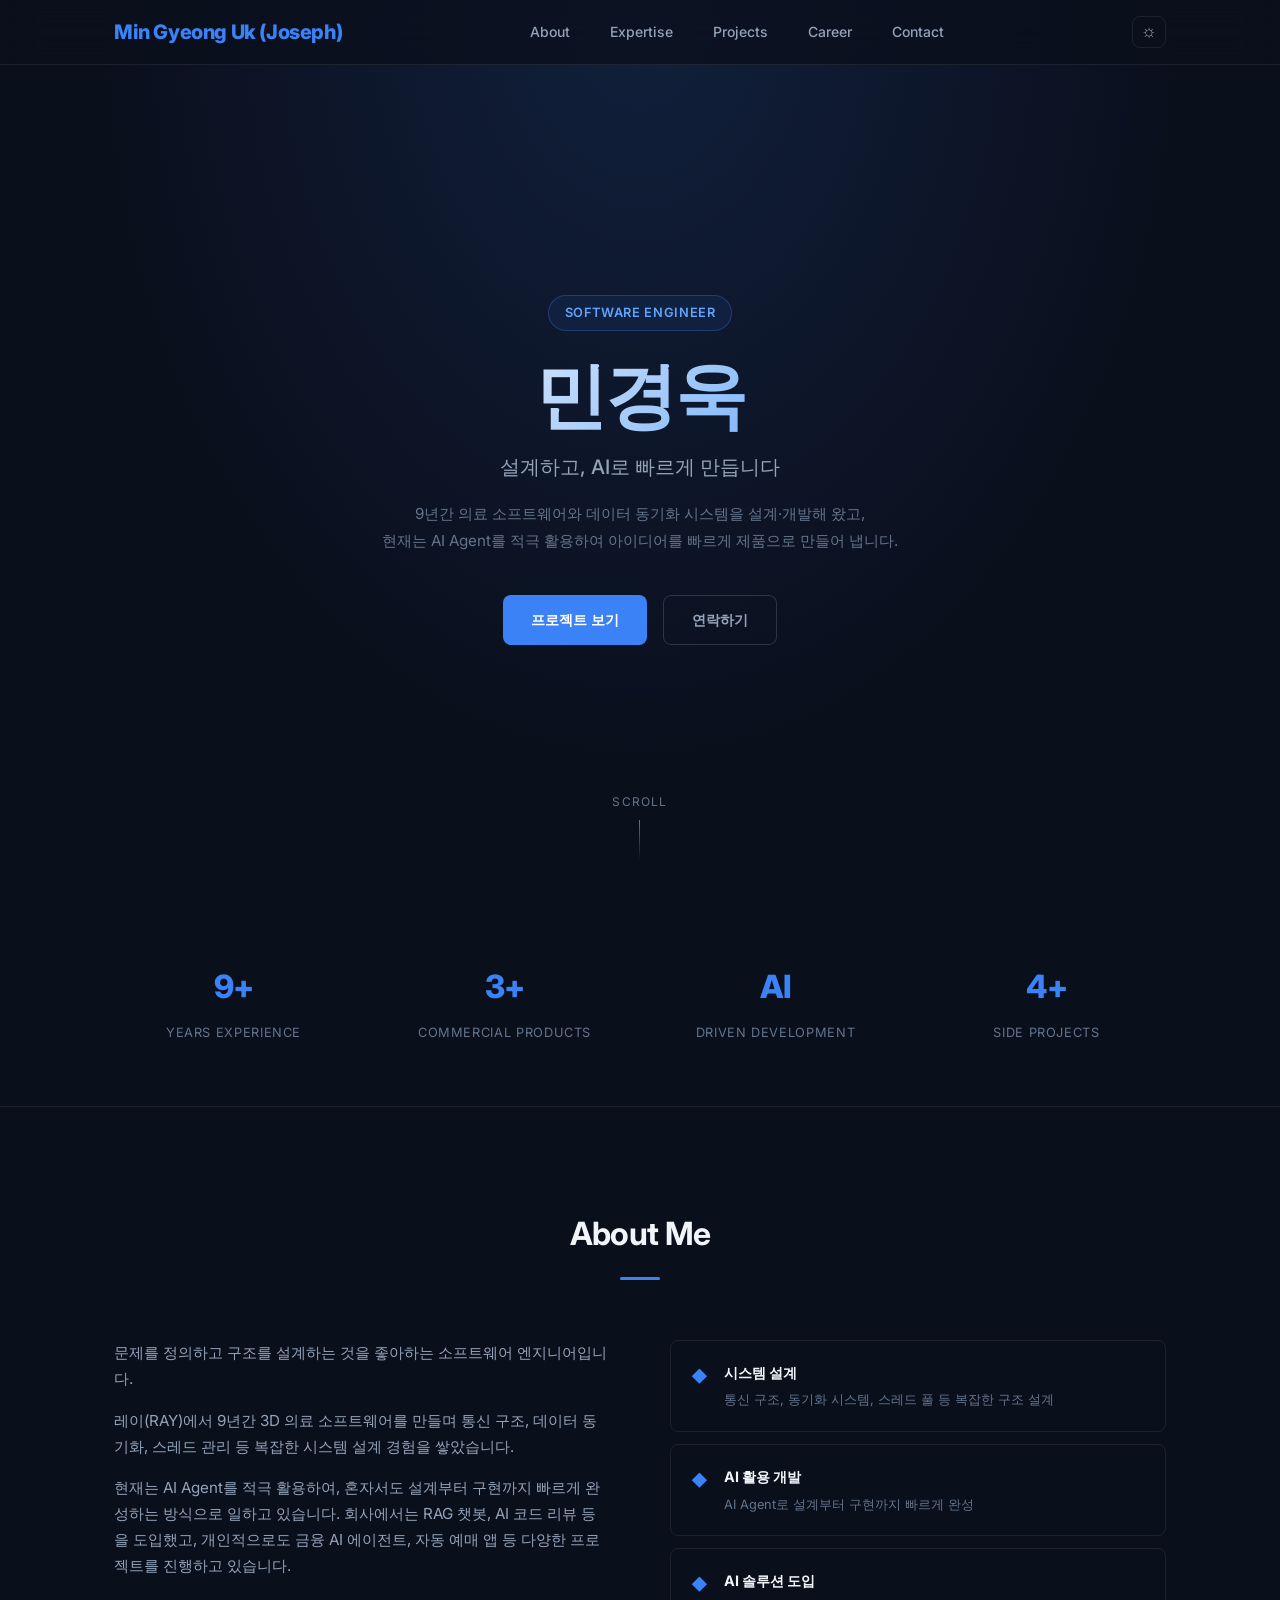
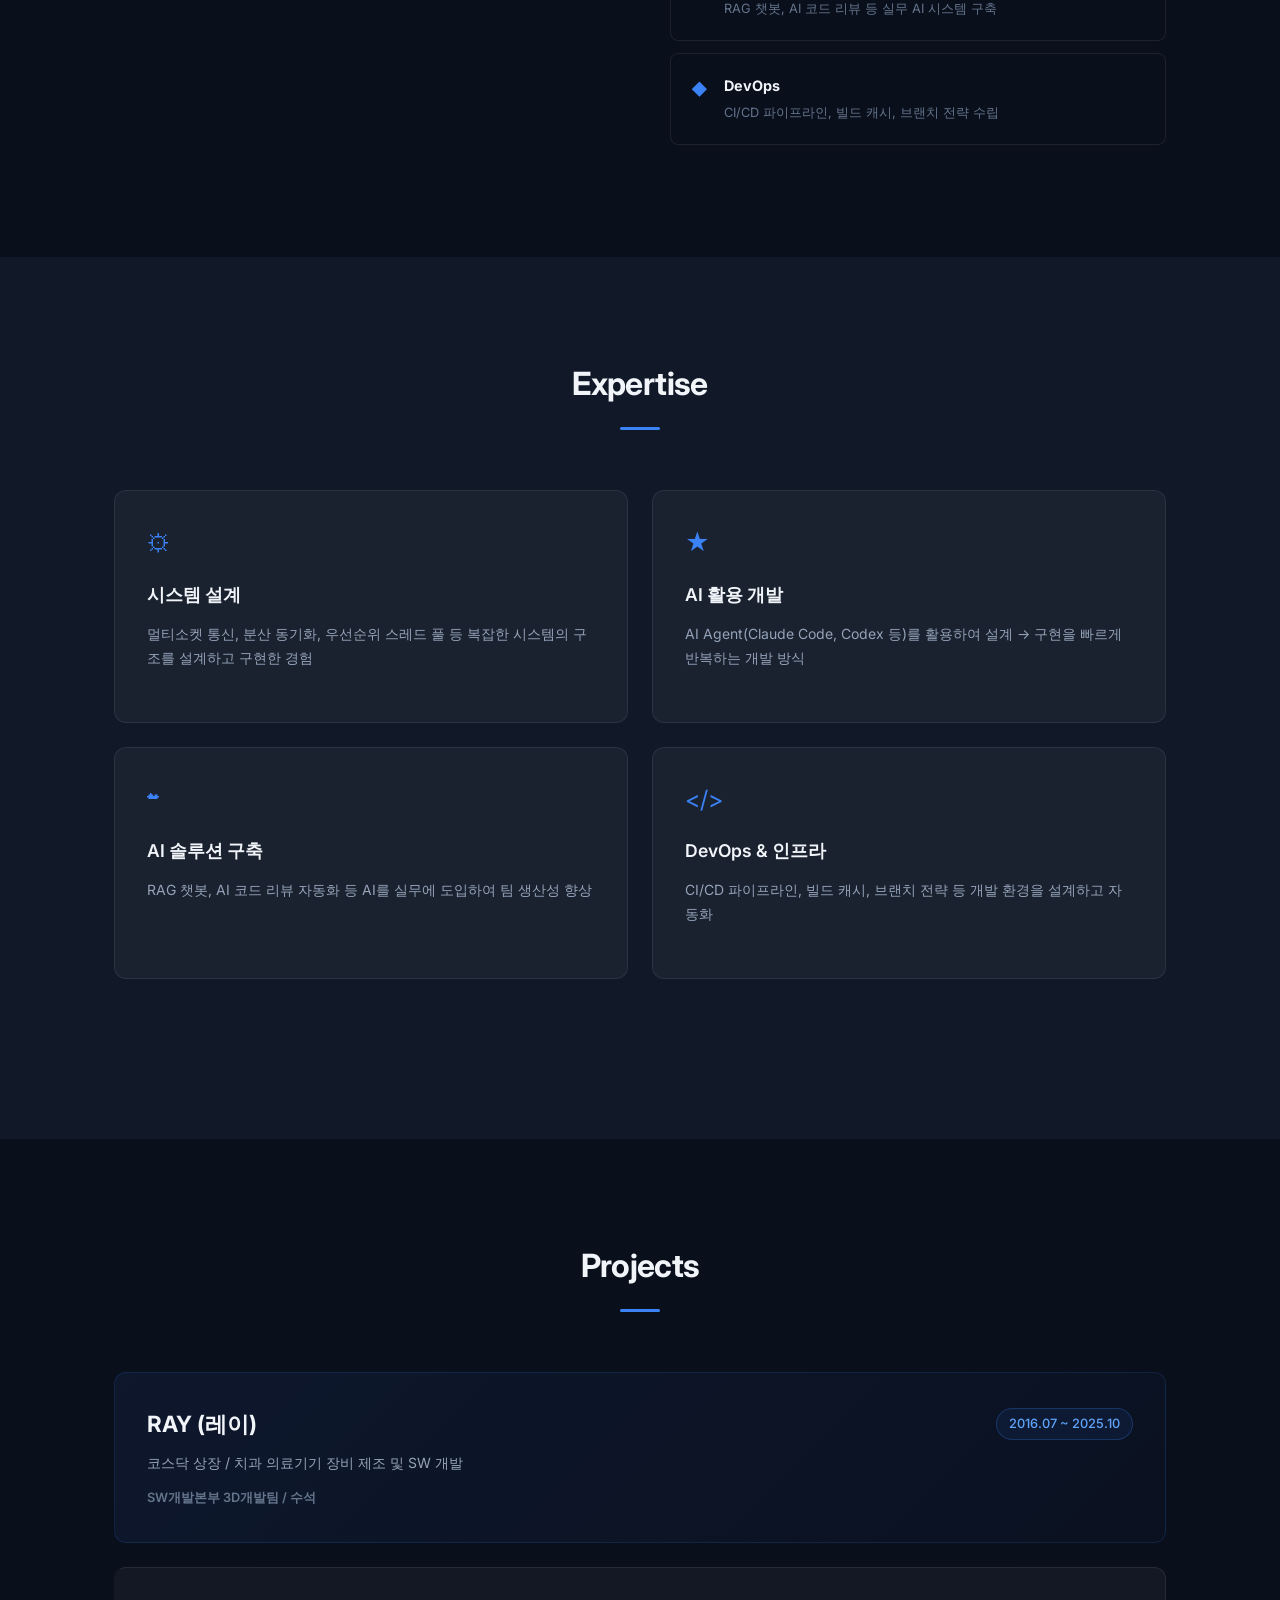
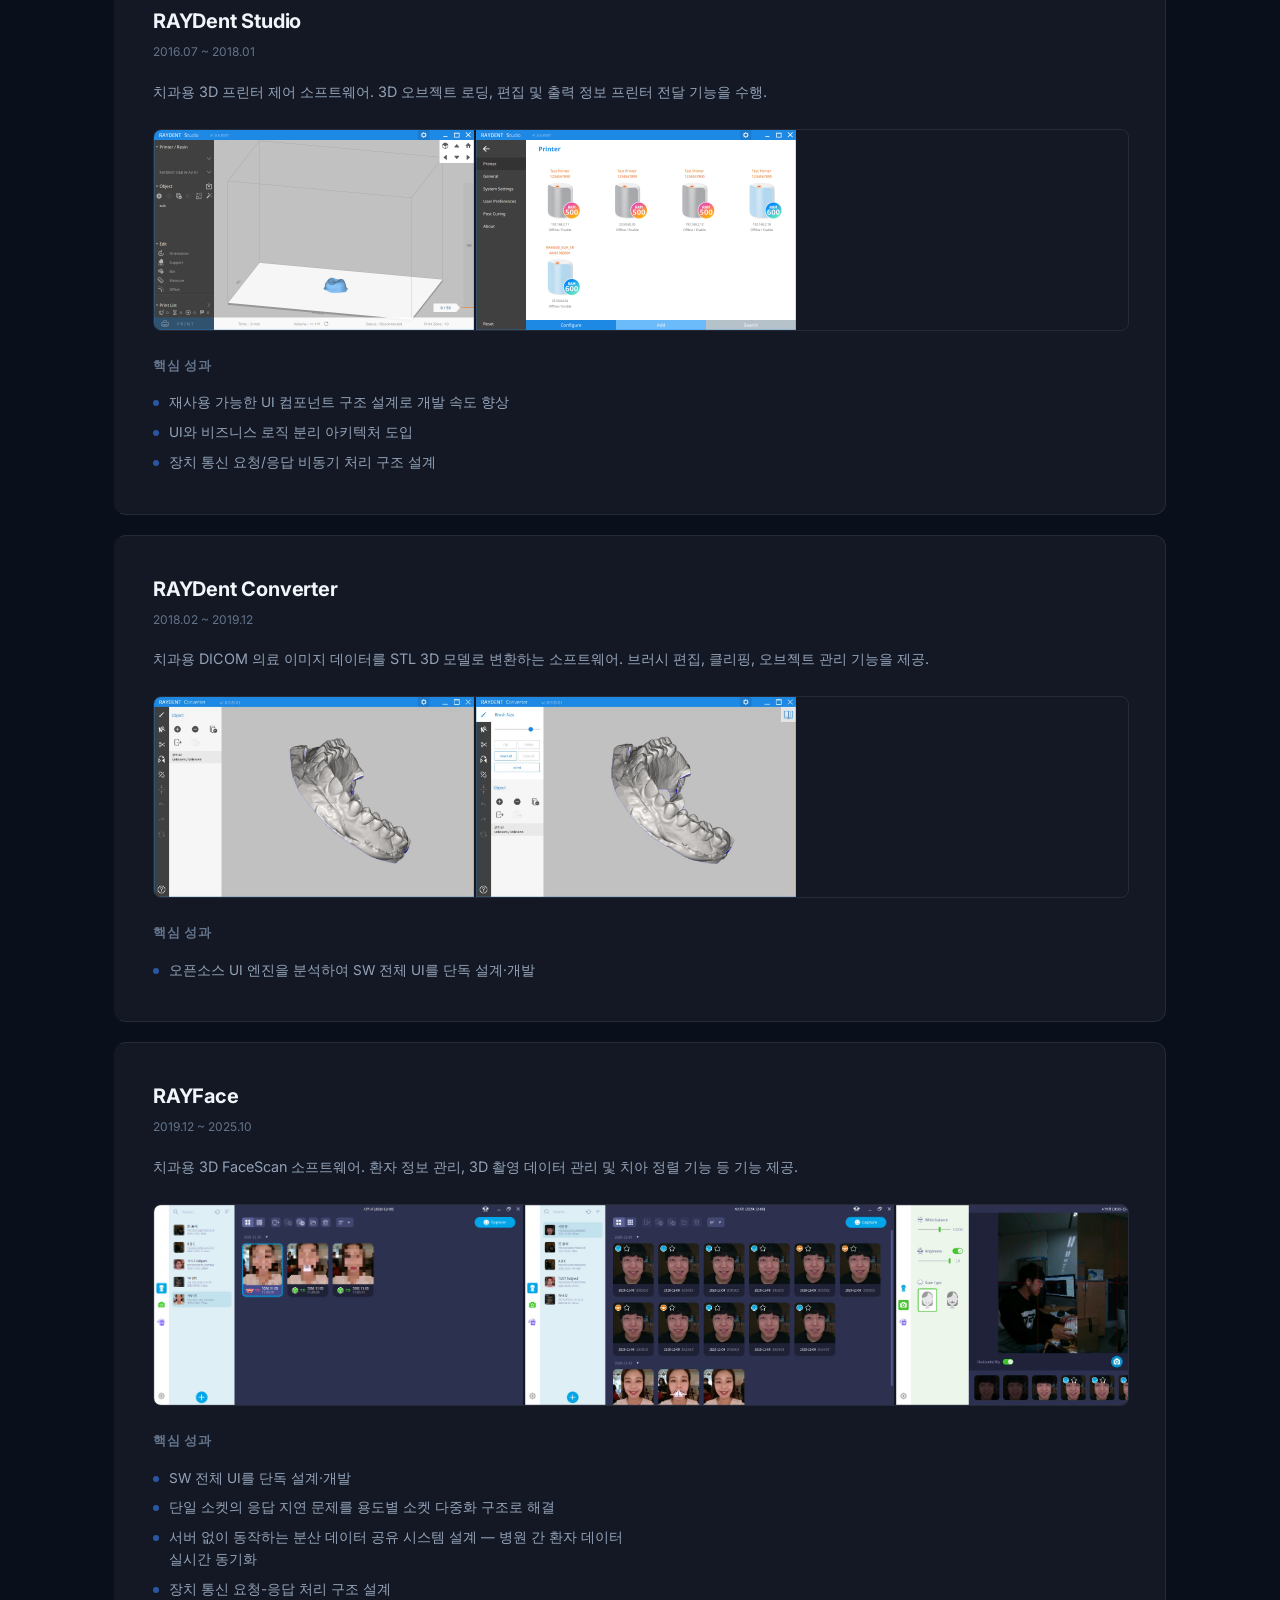
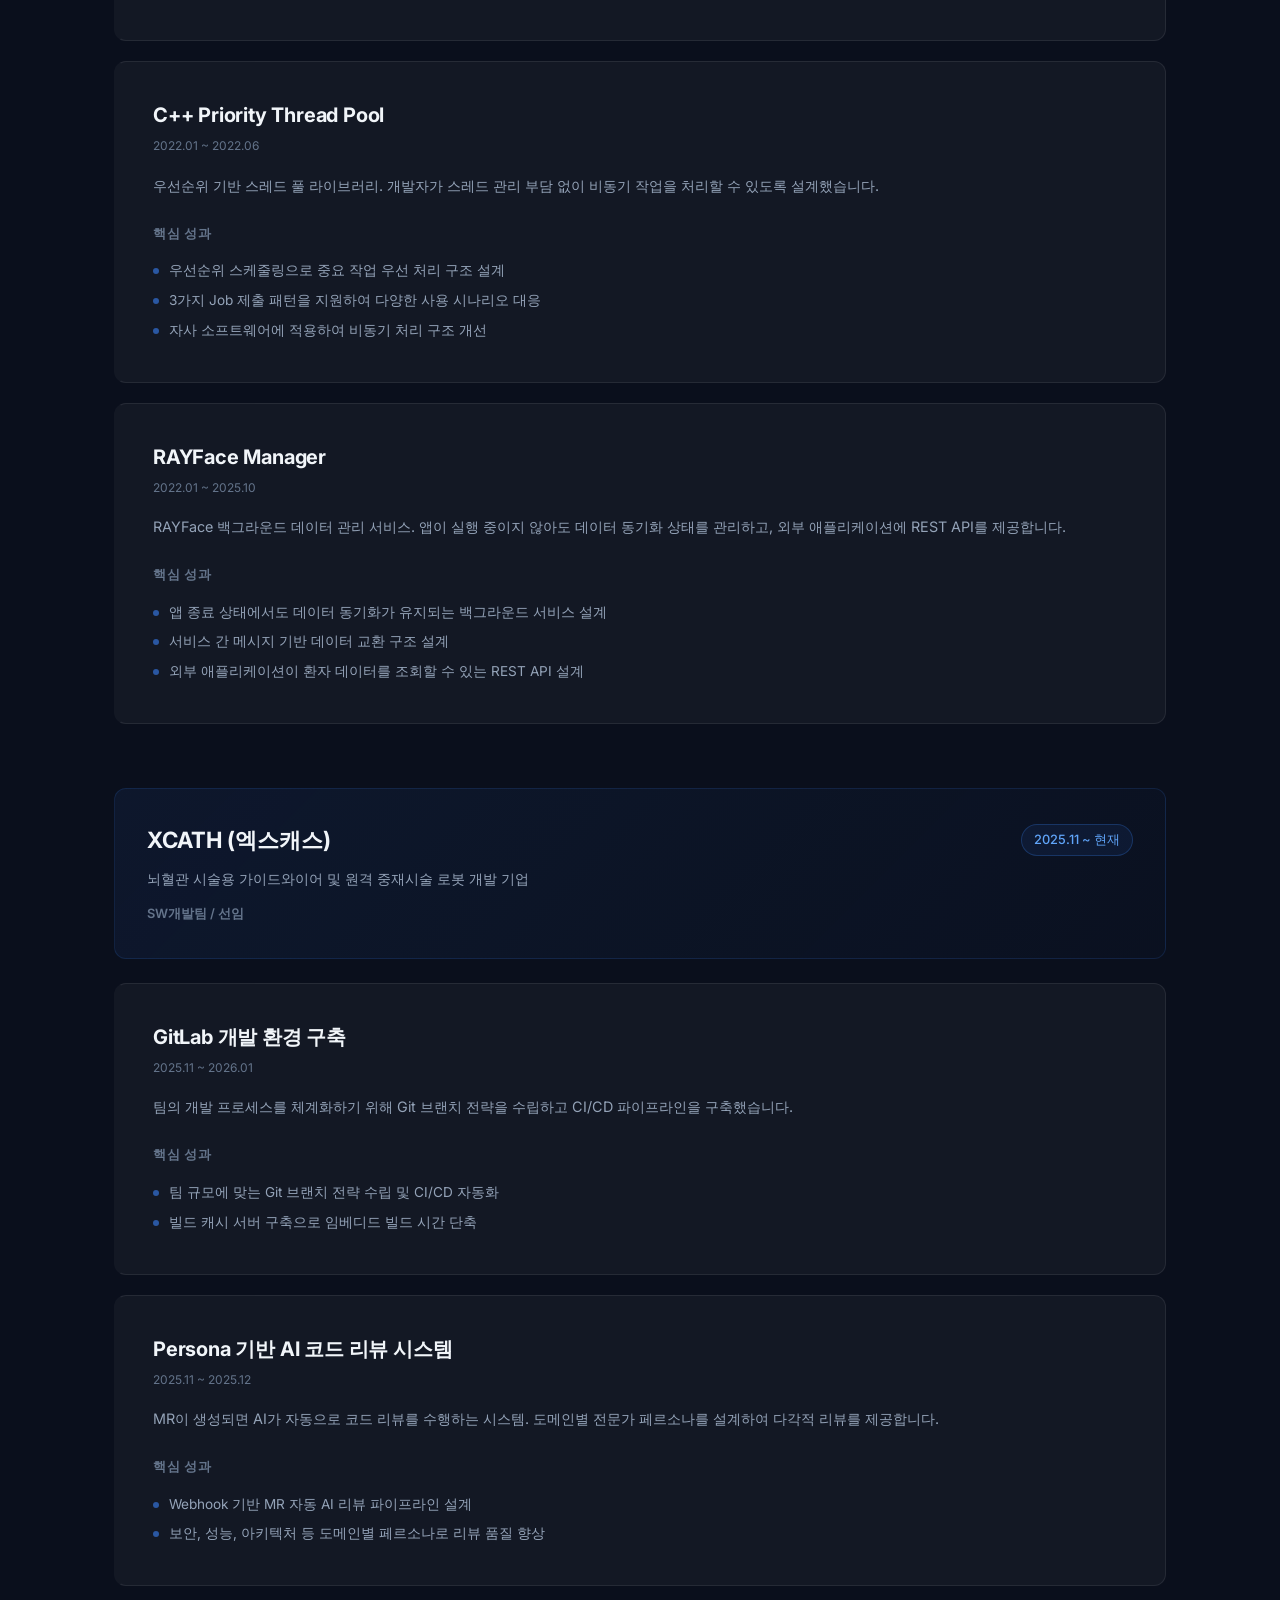
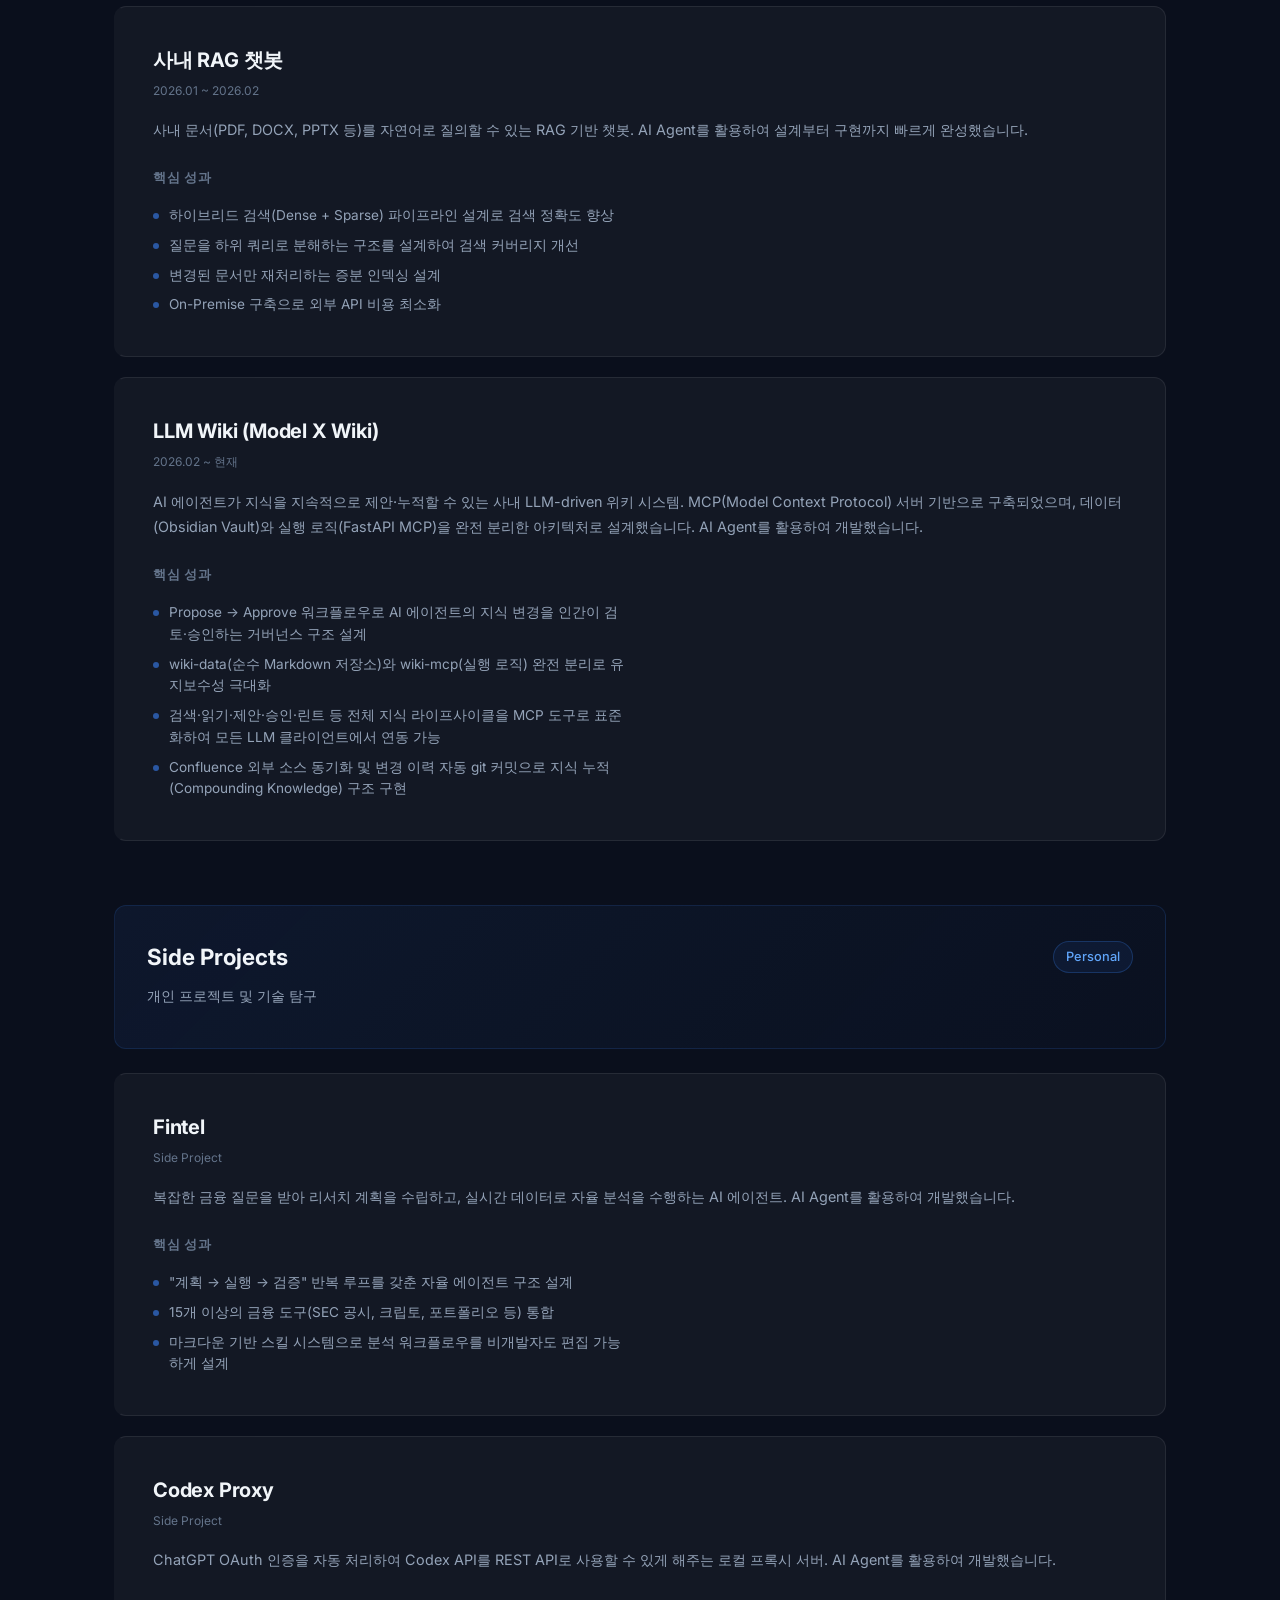
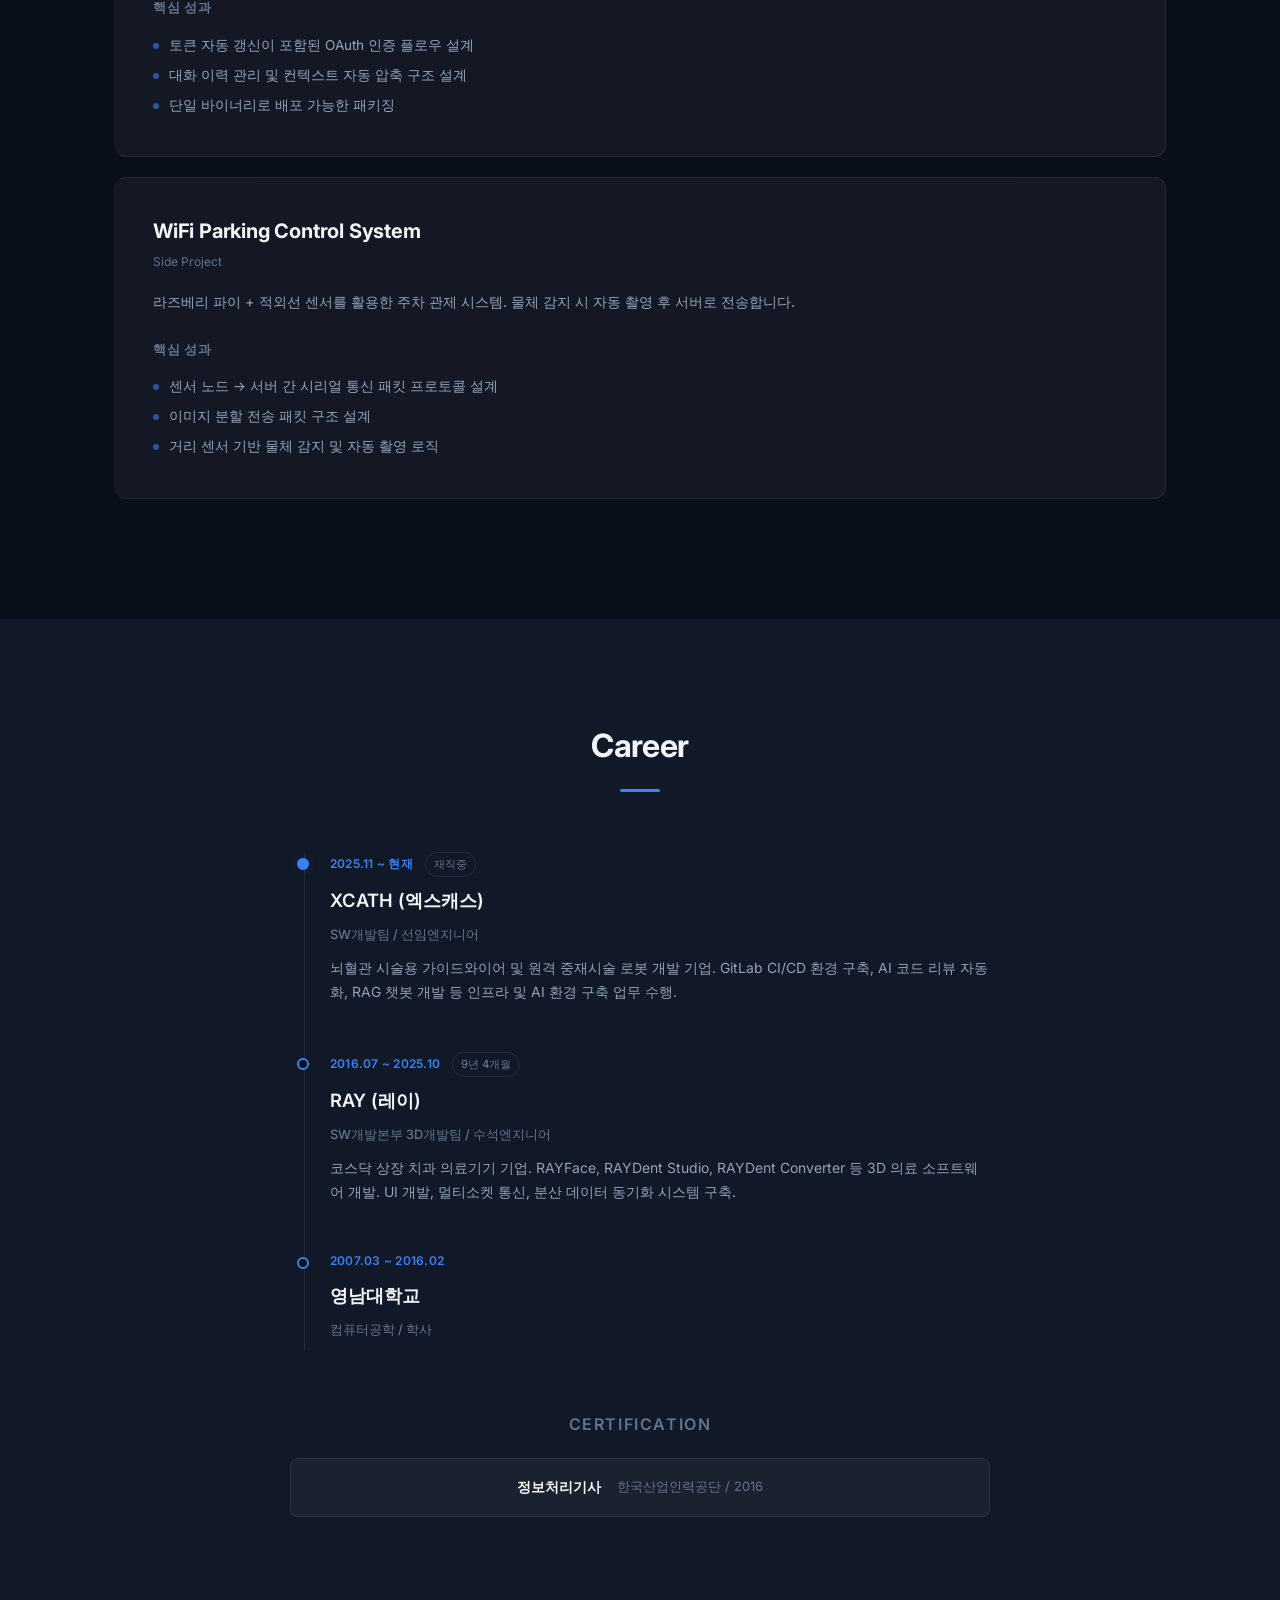
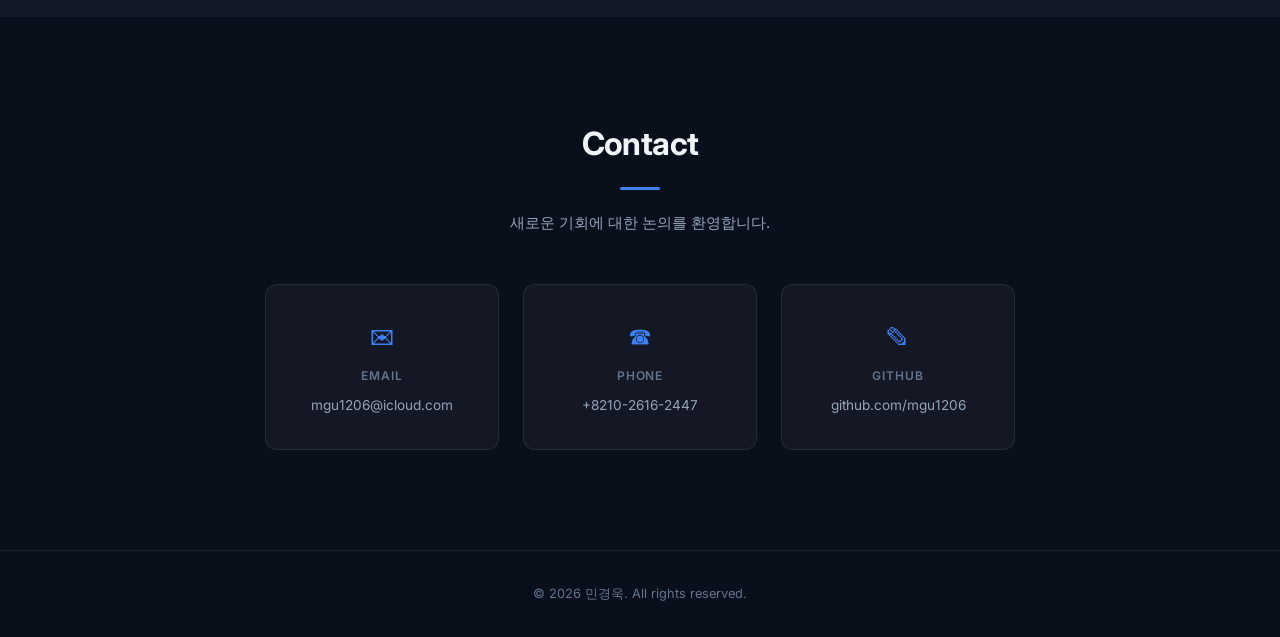
==== commit 74324c95: "Add LLM Wiki project to XCATH section in portfolio Co-Authored-By: Claude Sonnet 4.6 <noreply@anthro" ====
--- a/index.html
+++ b/index.html
@@ -362,6 +362,27 @@
           </div>
         </div>
       </div>
+
+      <div class="project-card">
+        <div class="project-header">
+          <div>
+            <h3 class="project-name">LLM Wiki (Model X Wiki)</h3>
+            <span class="project-period">2026.02 ~ 현재</span>
+          </div>
+        </div>
+        <p class="project-desc">AI 에이전트가 지식을 지속적으로 제안·누적할 수 있는 사내 LLM-driven 위키 시스템. MCP(Model Context Protocol) 서버 기반으로 구축되었으며, 데이터(Obsidian Vault)와 실행 로직(FastAPI MCP)을 완전 분리한 아키텍처로 설계했습니다. AI Agent를 활용하여 개발했습니다.</p>
+        <div class="project-details">
+          <div class="project-detail-group">
+            <h4>핵심 성과</h4>
+            <ul class="project-achievements">
+              <li>Propose → Approve 워크플로우로 AI 에이전트의 지식 변경을 인간이 검토·승인하는 거버넌스 구조 설계</li>
+              <li>wiki-data(순수 Markdown 저장소)와 wiki-mcp(실행 로직) 완전 분리로 유지보수성 극대화</li>
+              <li>검색·읽기·제안·승인·린트 등 전체 지식 라이프사이클을 MCP 도구로 표준화하여 모든 LLM 클라이언트에서 연동 가능</li>
+              <li>Confluence 외부 소스 동기화 및 변경 이력 자동 git 커밋으로 지식 누적(Compounding Knowledge) 구조 구현</li>
+            </ul>
+          </div>
+        </div>
+      </div>
     </div>
 
     <!-- Side Projects -->
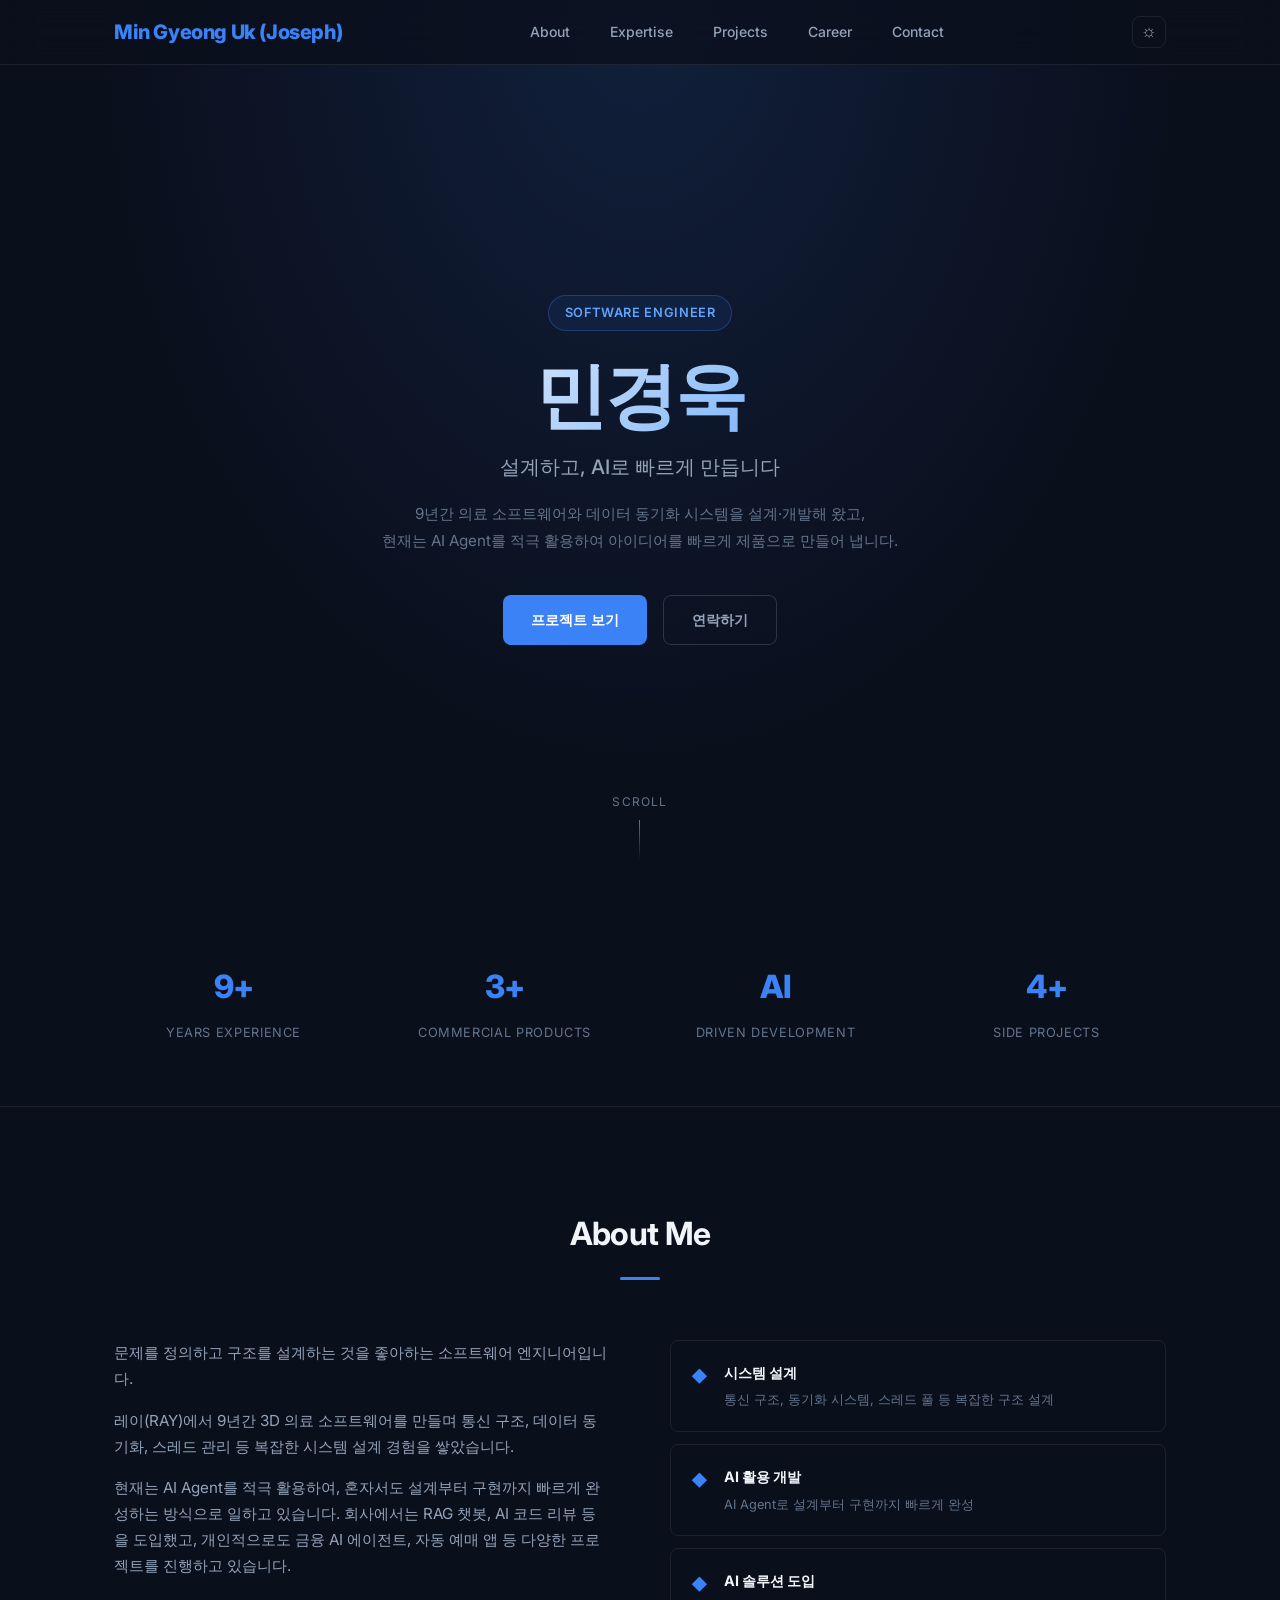
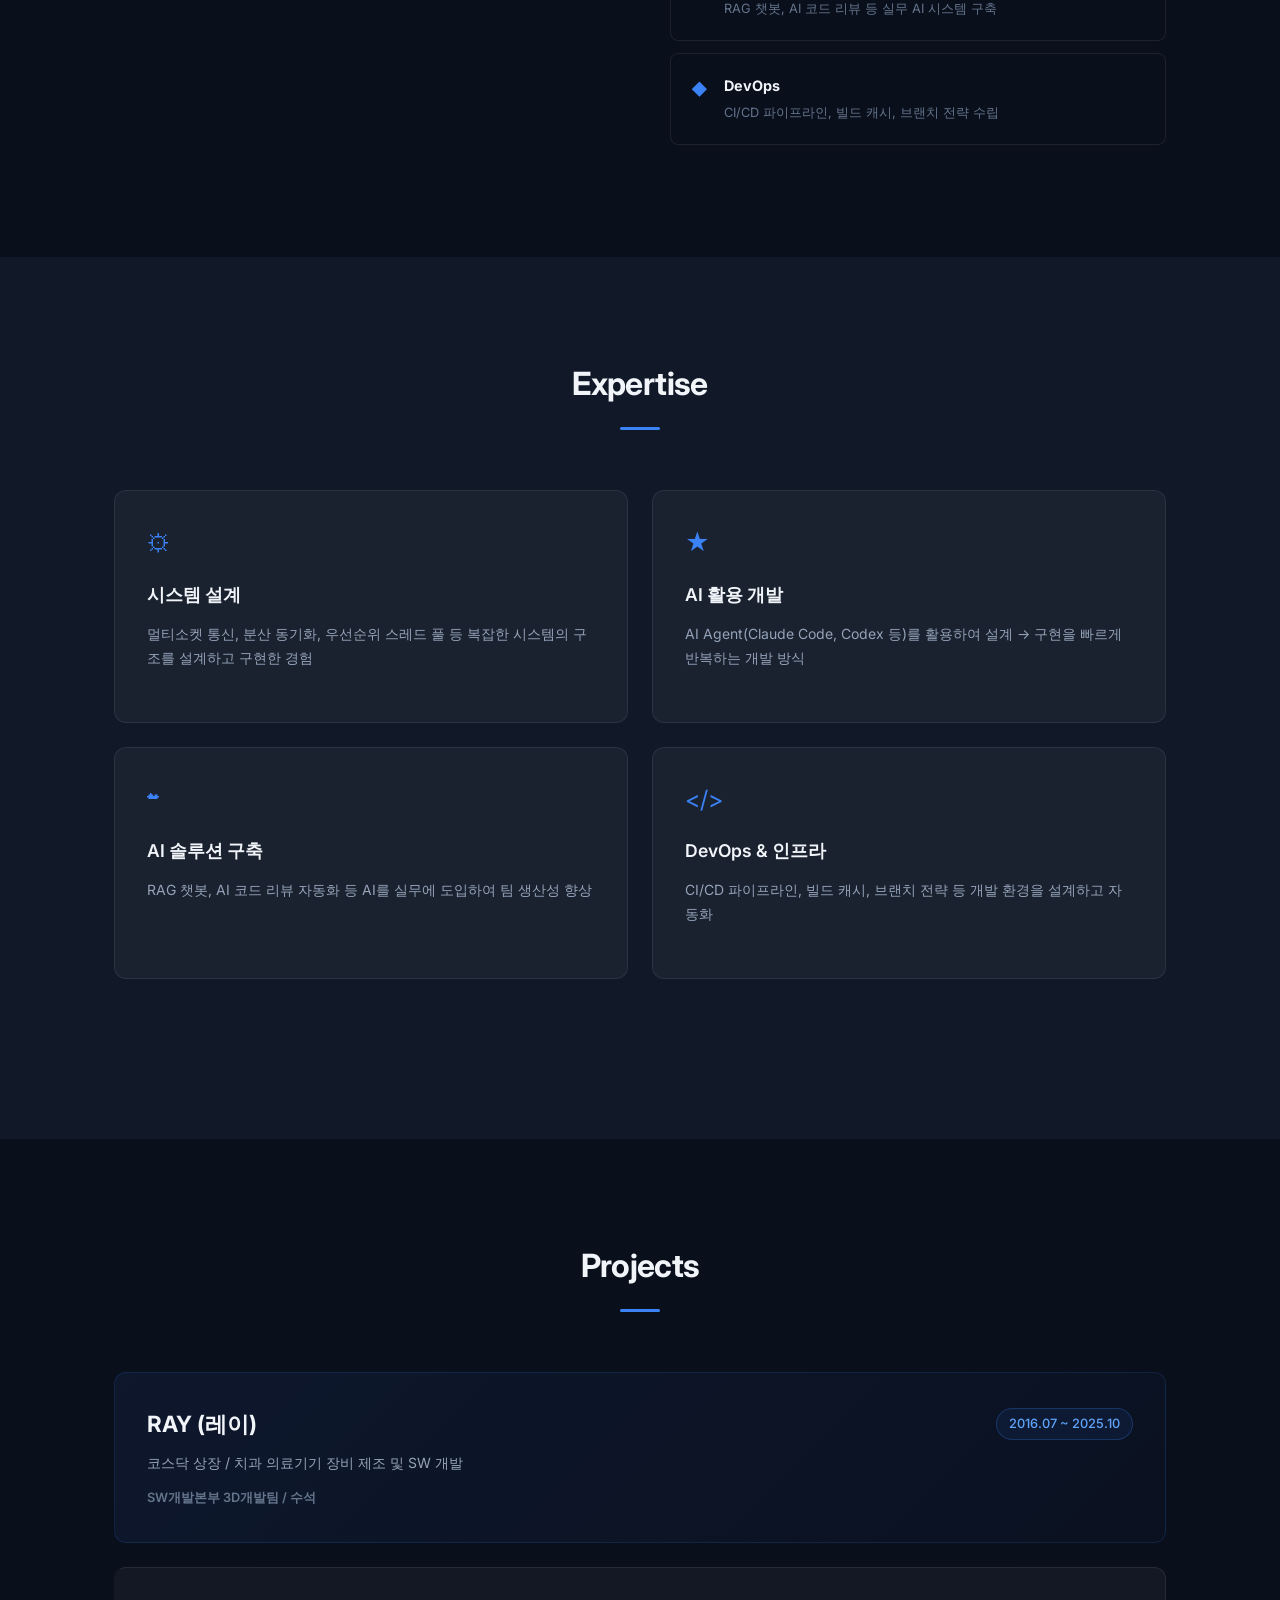
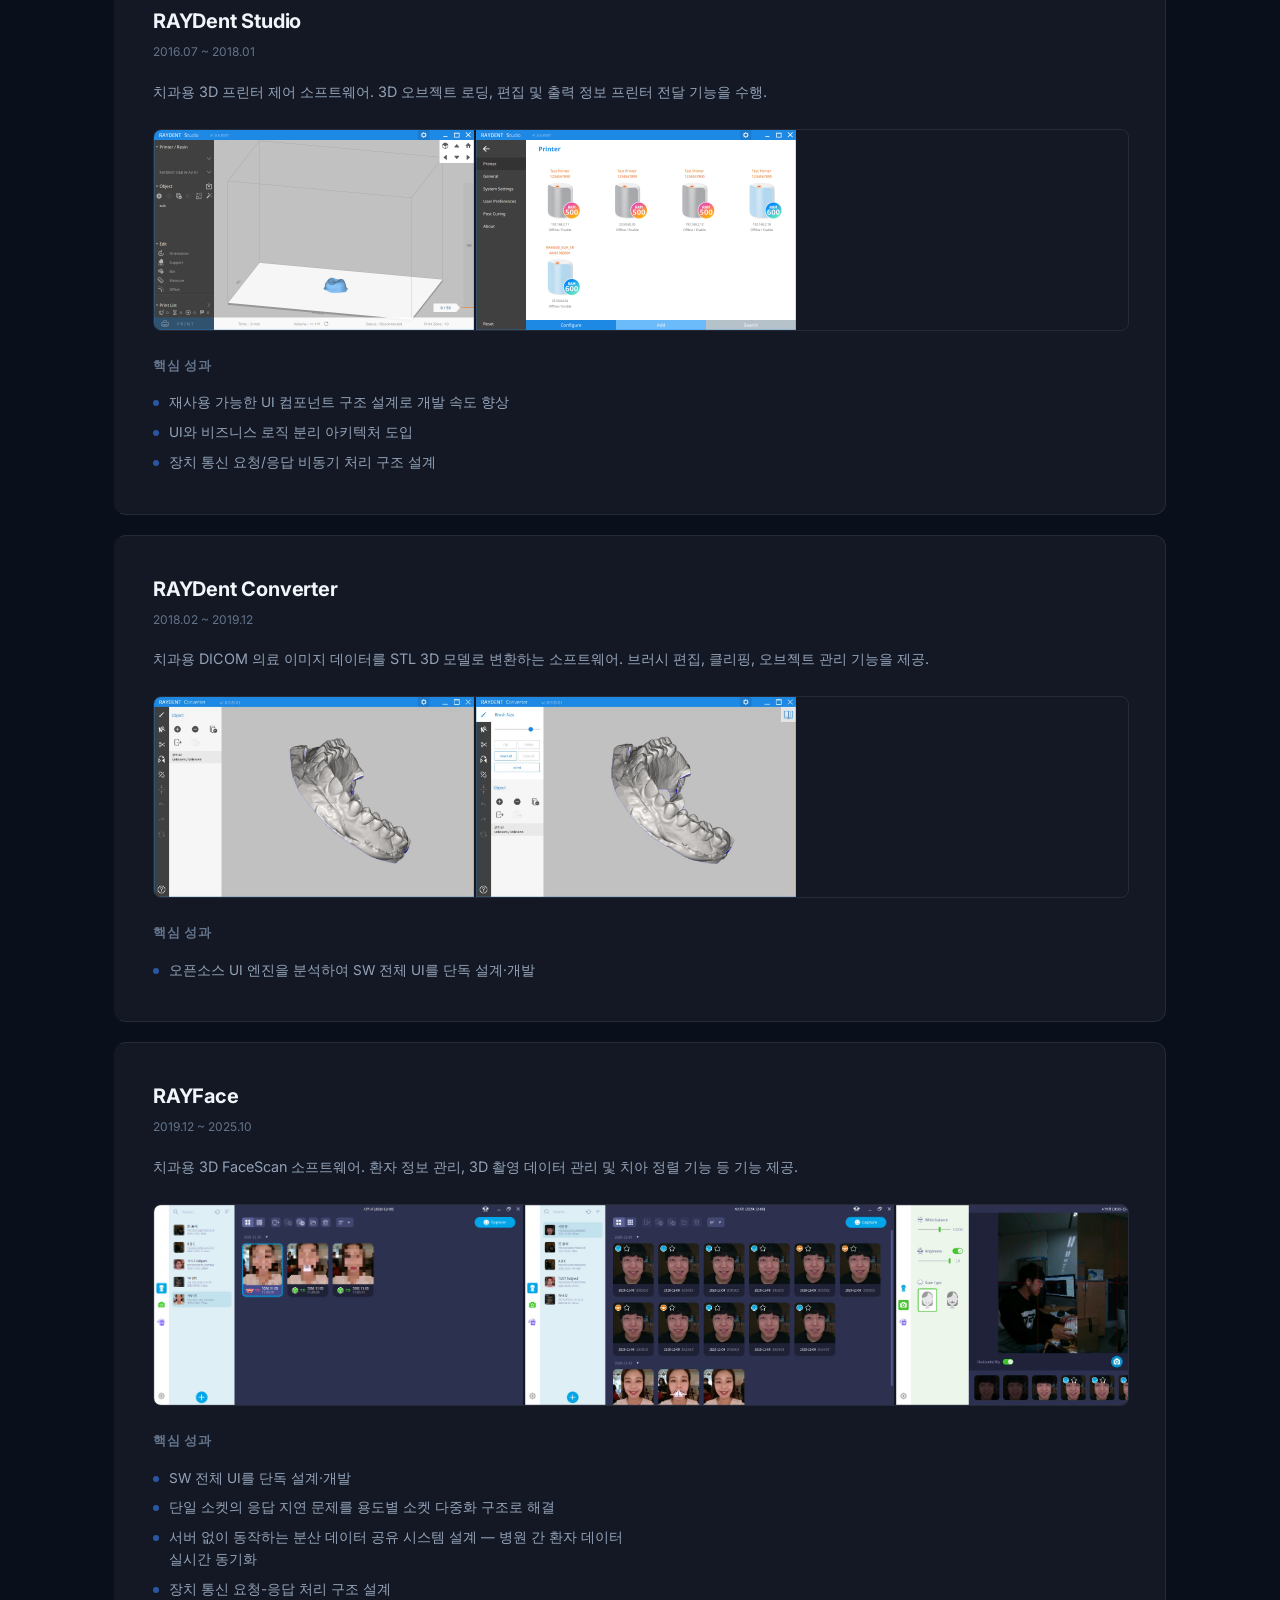
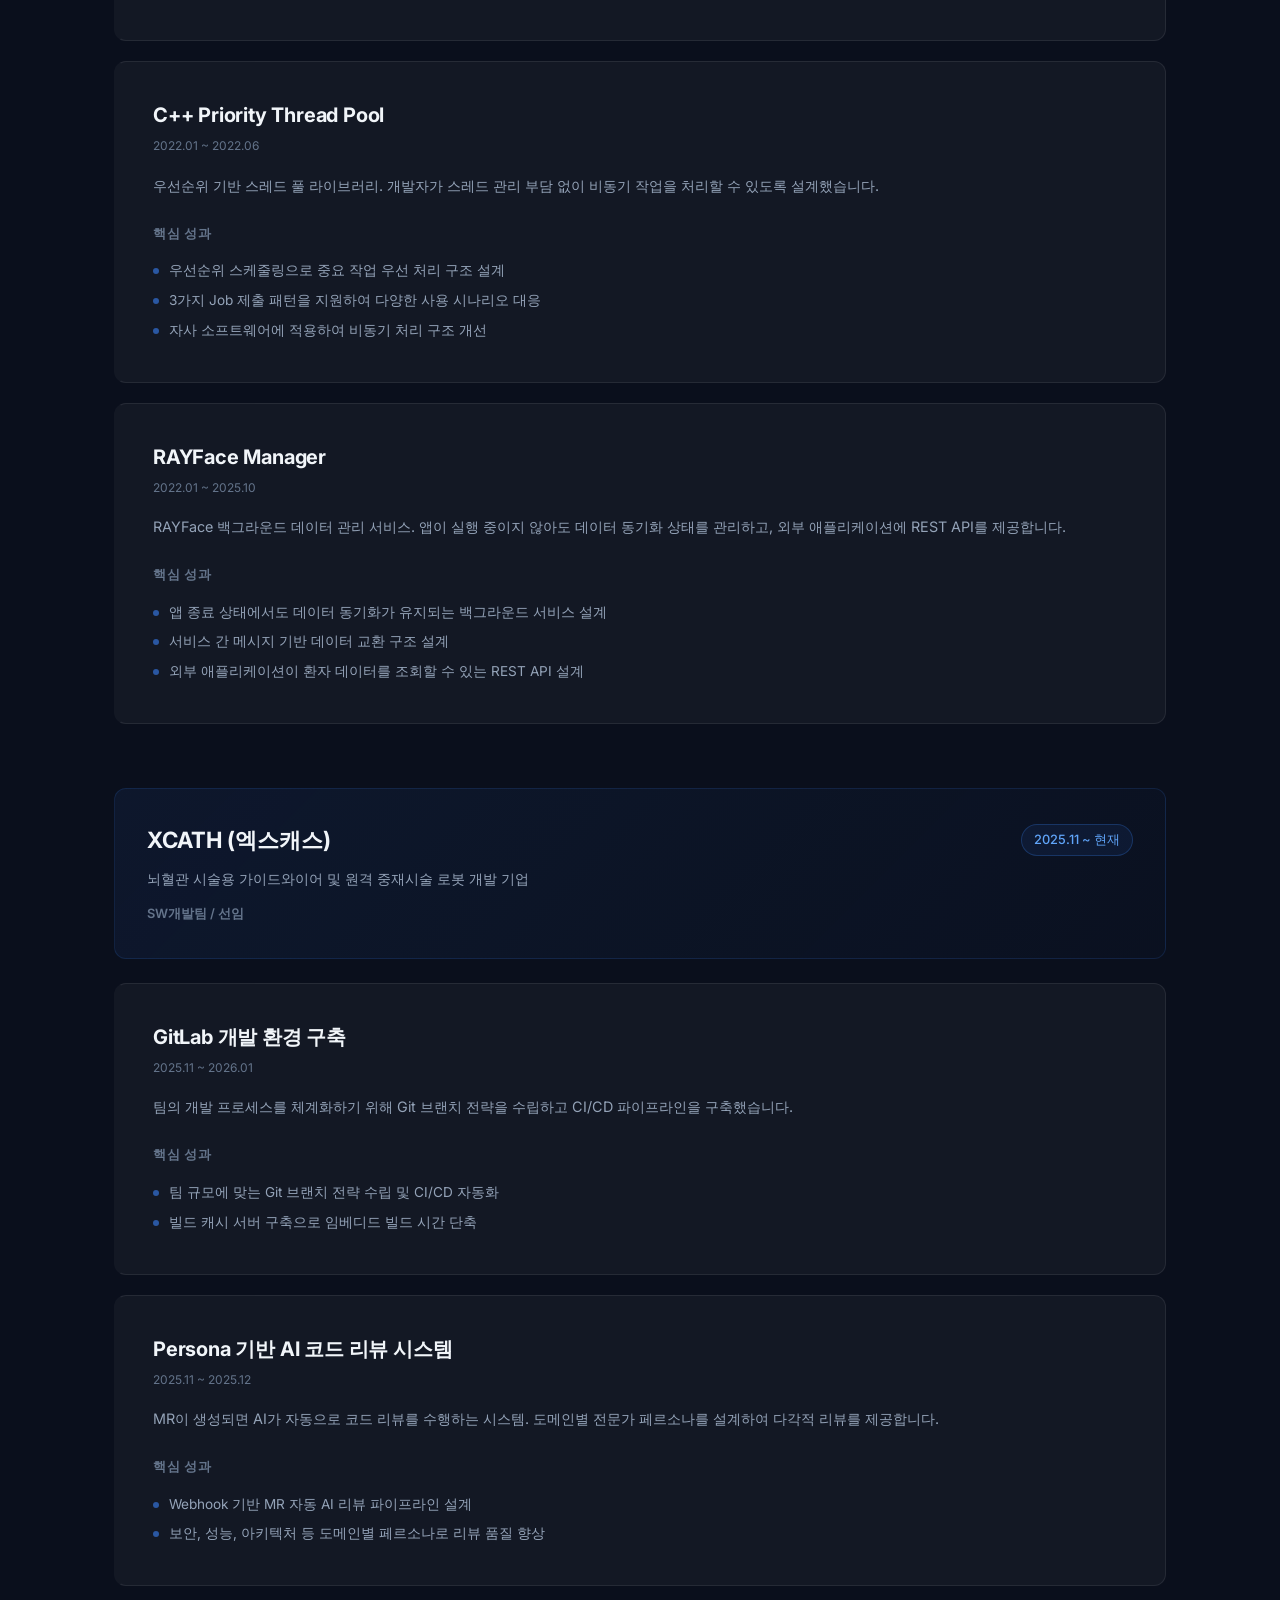
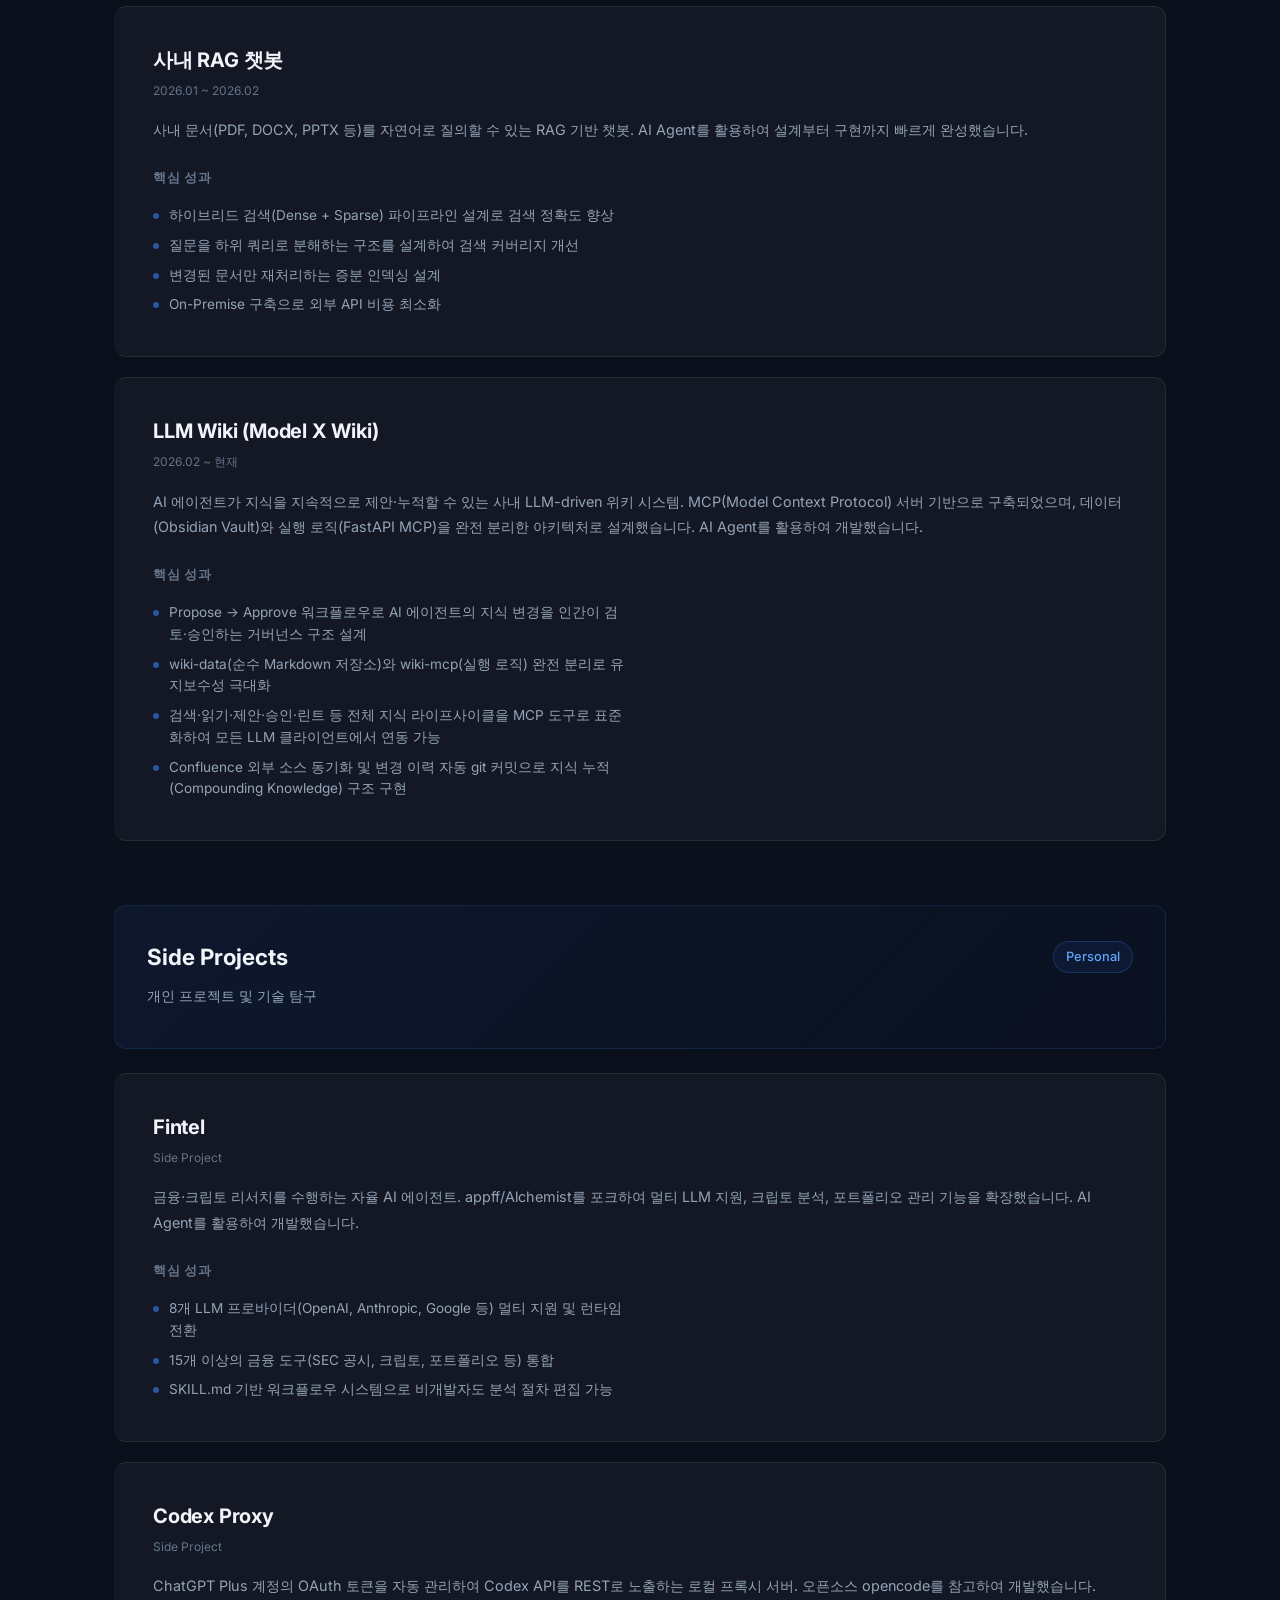
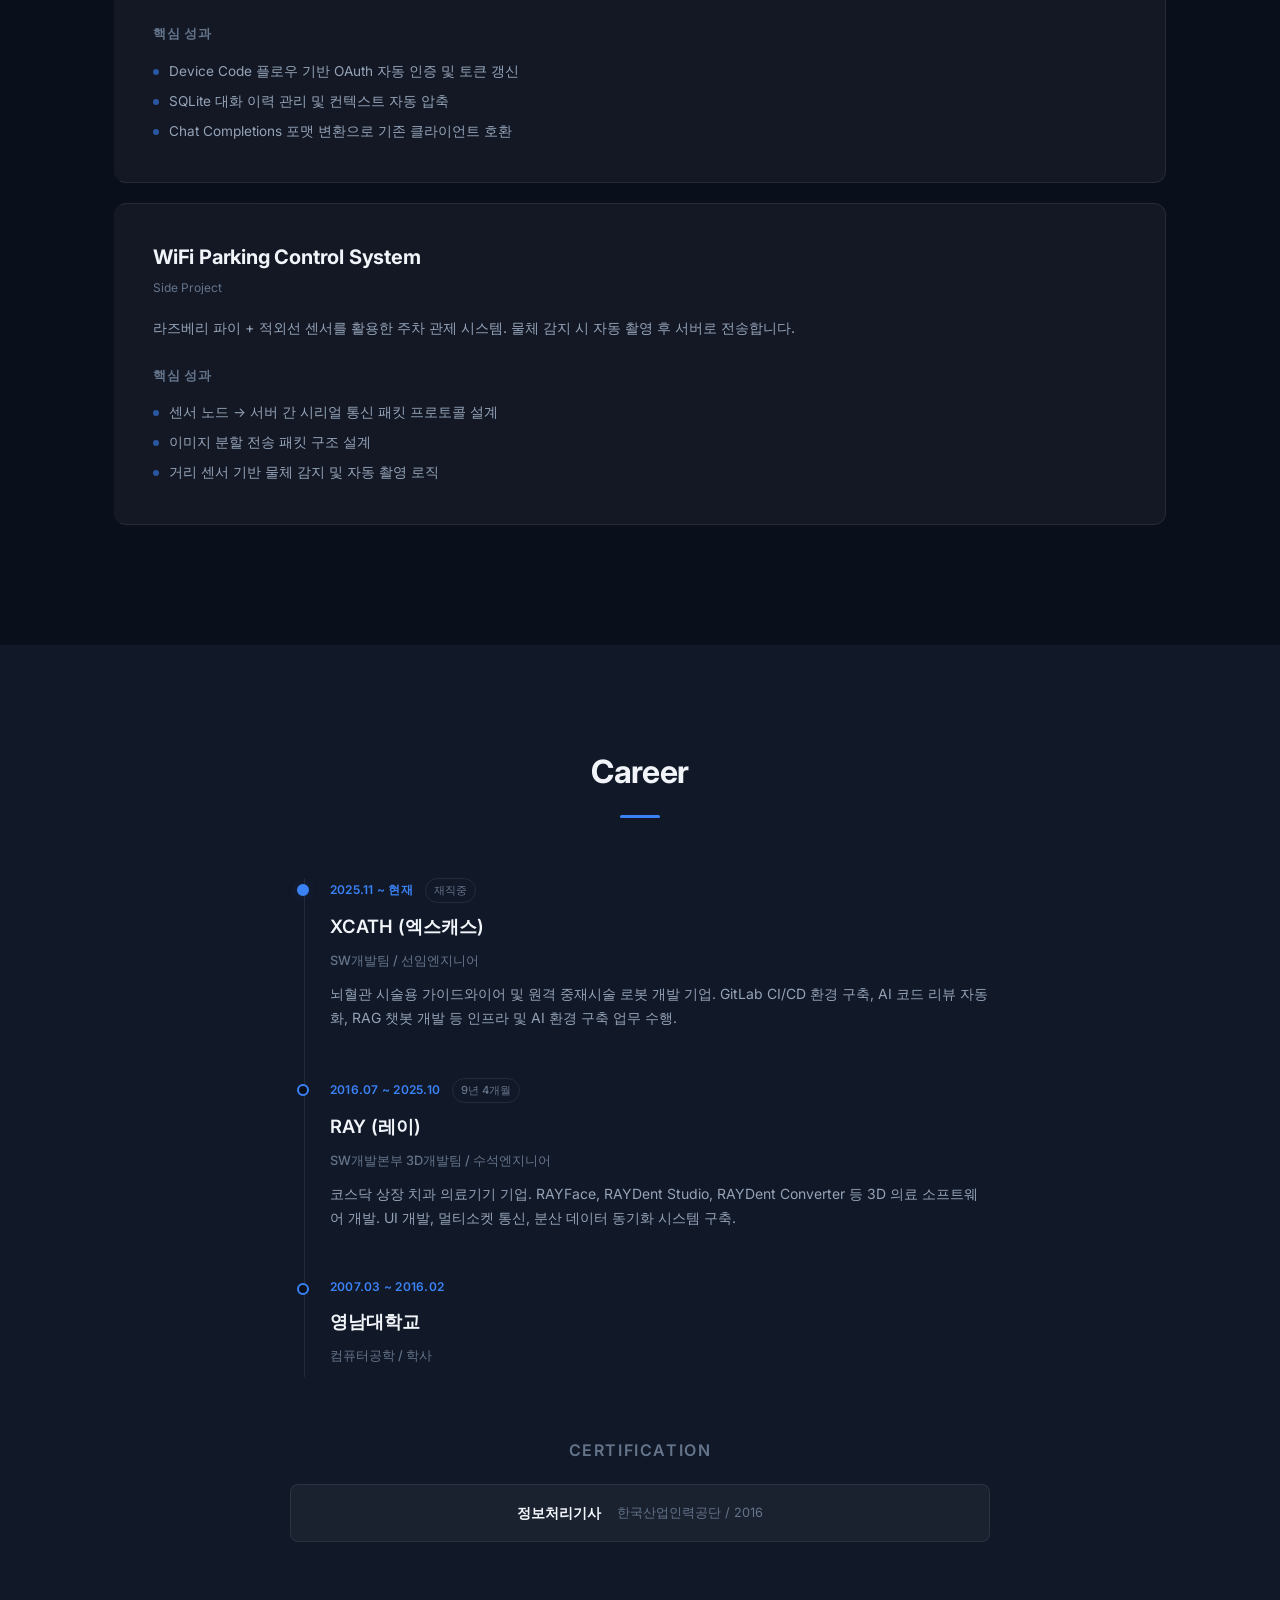
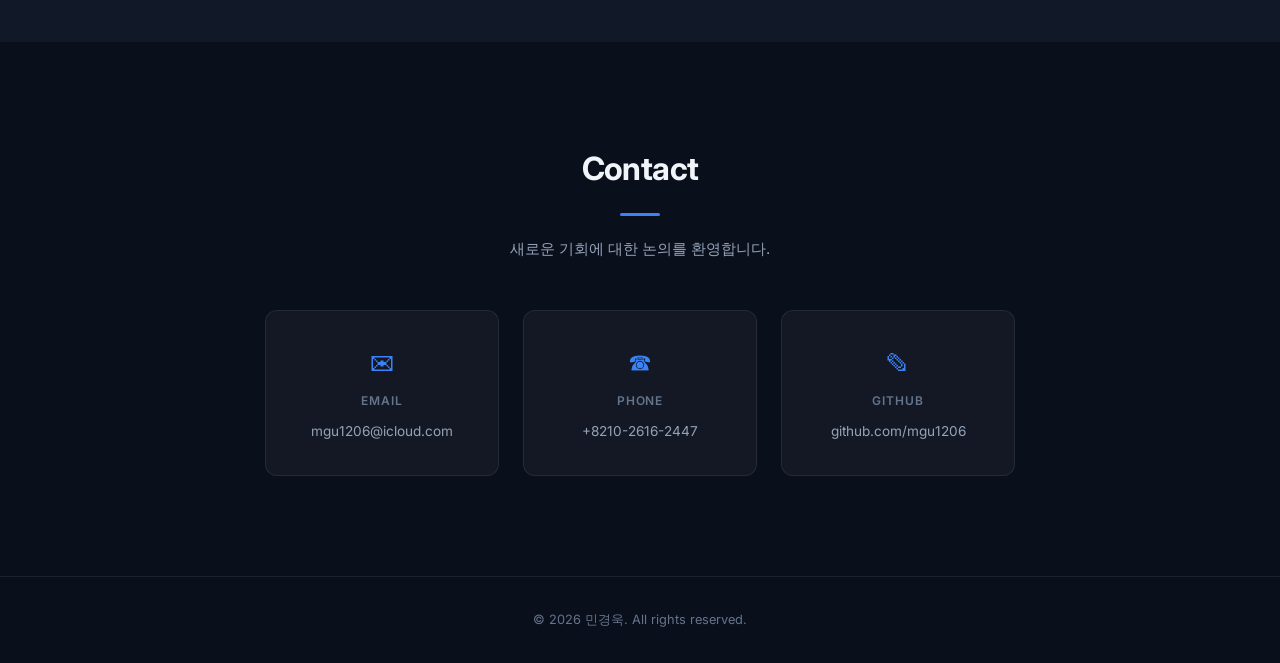
==== commit 3779ddda: "Update Fintel and Codex Proxy descriptions with upstream references Co-Authored-By: Claude Sonnet 4." ====
--- a/index.html
+++ b/index.html
@@ -402,14 +402,14 @@
             <span class="project-period">Side Project</span>
           </div>
         </div>
-        <p class="project-desc">복잡한 금융 질문을 받아 리서치 계획을 수립하고, 실시간 데이터로 자율 분석을 수행하는 AI 에이전트. AI Agent를 활용하여 개발했습니다.</p>
-        <div class="project-details">
-          <div class="project-detail-group">
-            <h4>핵심 성과</h4>
-            <ul class="project-achievements">
-              <li>"계획 → 실행 → 검증" 반복 루프를 갖춘 자율 에이전트 구조 설계</li>
+        <p class="project-desc">금융·크립토 리서치를 수행하는 자율 AI 에이전트. <a href="https://github.com/appff/Alchemist" target="_blank" rel="noopener">appff/Alchemist</a>를 포크하여 멀티 LLM 지원, 크립토 분석, 포트폴리오 관리 기능을 확장했습니다. AI Agent를 활용하여 개발했습니다.</p>
+        <div class="project-details">
+          <div class="project-detail-group">
+            <h4>핵심 성과</h4>
+            <ul class="project-achievements">
+              <li>8개 LLM 프로바이더(OpenAI, Anthropic, Google 등) 멀티 지원 및 런타임 전환</li>
               <li>15개 이상의 금융 도구(SEC 공시, 크립토, 포트폴리오 등) 통합</li>
-              <li>마크다운 기반 스킬 시스템으로 분석 워크플로우를 비개발자도 편집 가능하게 설계</li>
+              <li>SKILL.md 기반 워크플로우 시스템으로 비개발자도 분석 절차 편집 가능</li>
             </ul>
           </div>
         </div>
@@ -422,14 +422,14 @@
             <span class="project-period">Side Project</span>
           </div>
         </div>
-        <p class="project-desc">ChatGPT OAuth 인증을 자동 처리하여 Codex API를 REST API로 사용할 수 있게 해주는 로컬 프록시 서버. AI Agent를 활용하여 개발했습니다.</p>
-        <div class="project-details">
-          <div class="project-detail-group">
-            <h4>핵심 성과</h4>
-            <ul class="project-achievements">
-              <li>토큰 자동 갱신이 포함된 OAuth 인증 플로우 설계</li>
-              <li>대화 이력 관리 및 컨텍스트 자동 압축 구조 설계</li>
-              <li>단일 바이너리로 배포 가능한 패키징</li>
+        <p class="project-desc">ChatGPT Plus 계정의 OAuth 토큰을 자동 관리하여 Codex API를 REST로 노출하는 로컬 프록시 서버. 오픈소스 <a href="https://github.com/sst/opencode" target="_blank" rel="noopener">opencode</a>를 참고하여 개발했습니다.</p>
+        <div class="project-details">
+          <div class="project-detail-group">
+            <h4>핵심 성과</h4>
+            <ul class="project-achievements">
+              <li>Device Code 플로우 기반 OAuth 자동 인증 및 토큰 갱신</li>
+              <li>SQLite 대화 이력 관리 및 컨텍스트 자동 압축</li>
+              <li>Chat Completions 포맷 변환으로 기존 클라이언트 호환</li>
             </ul>
           </div>
         </div>
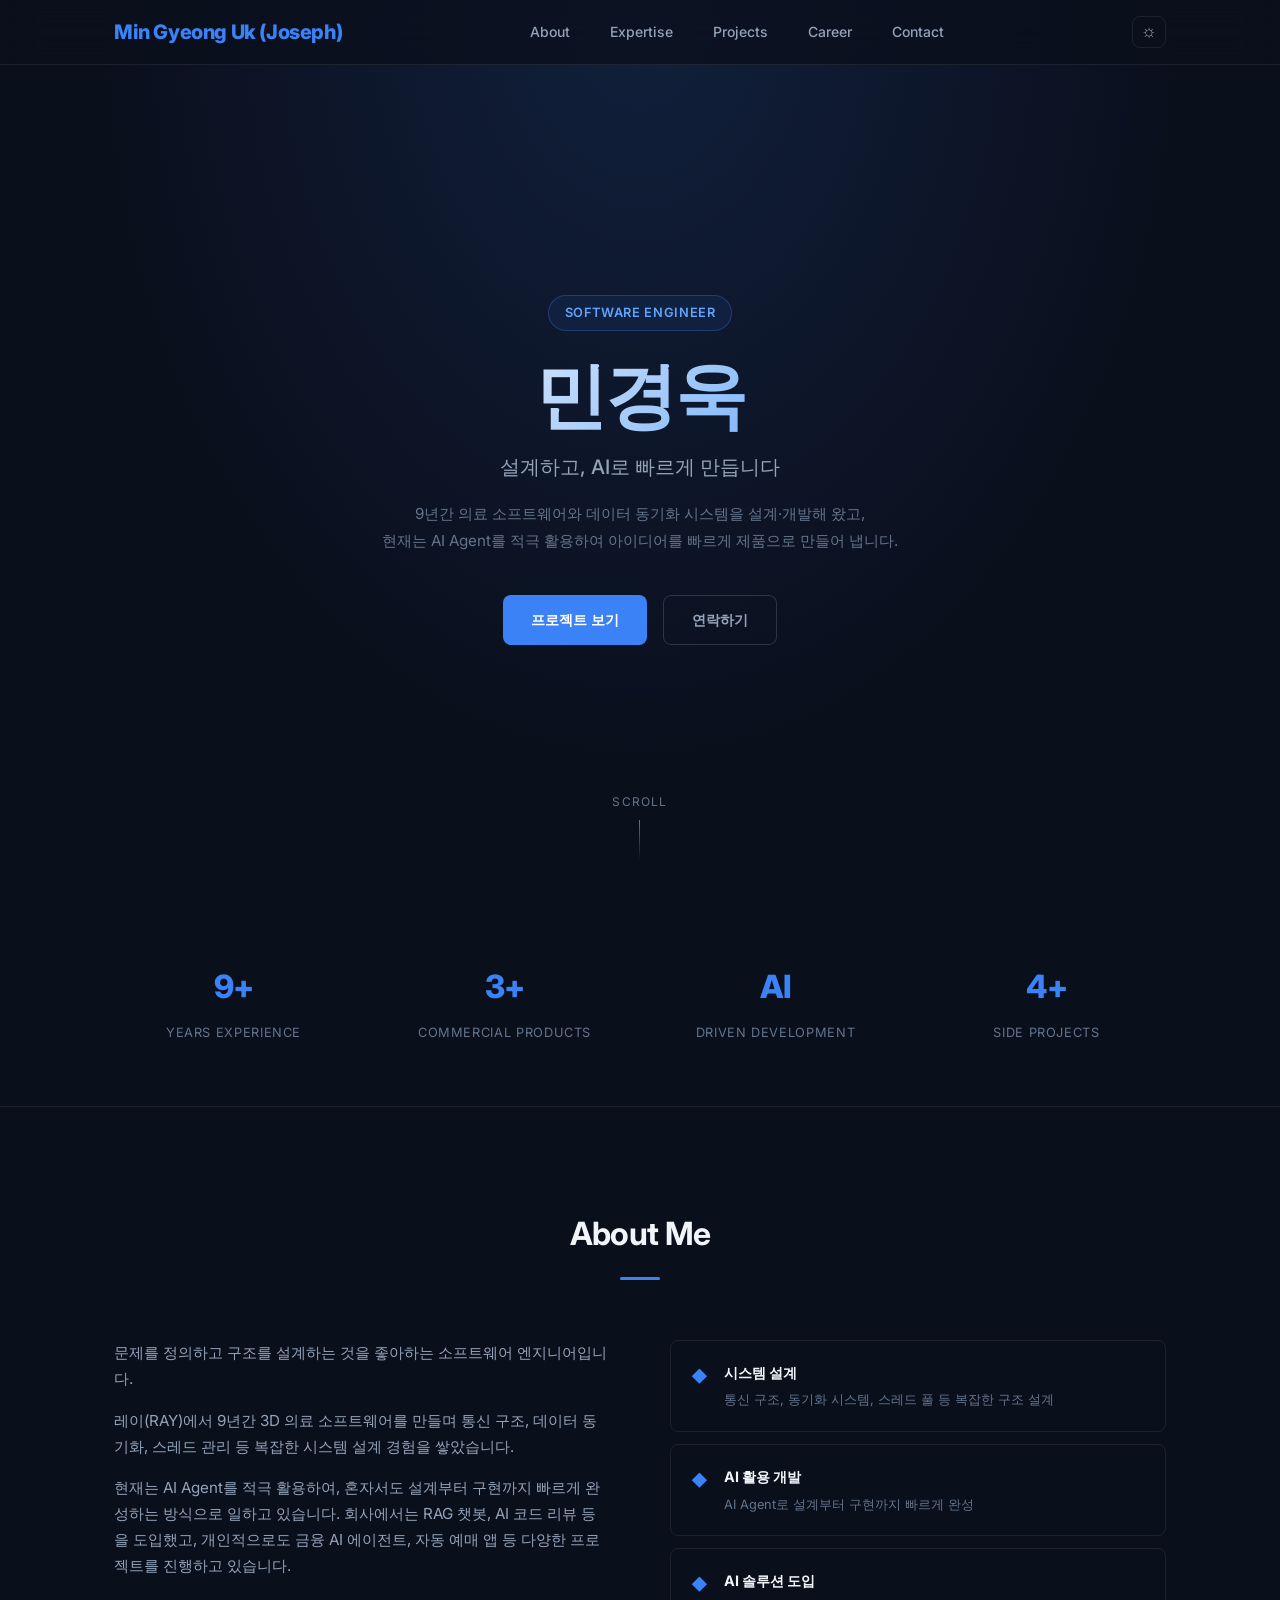
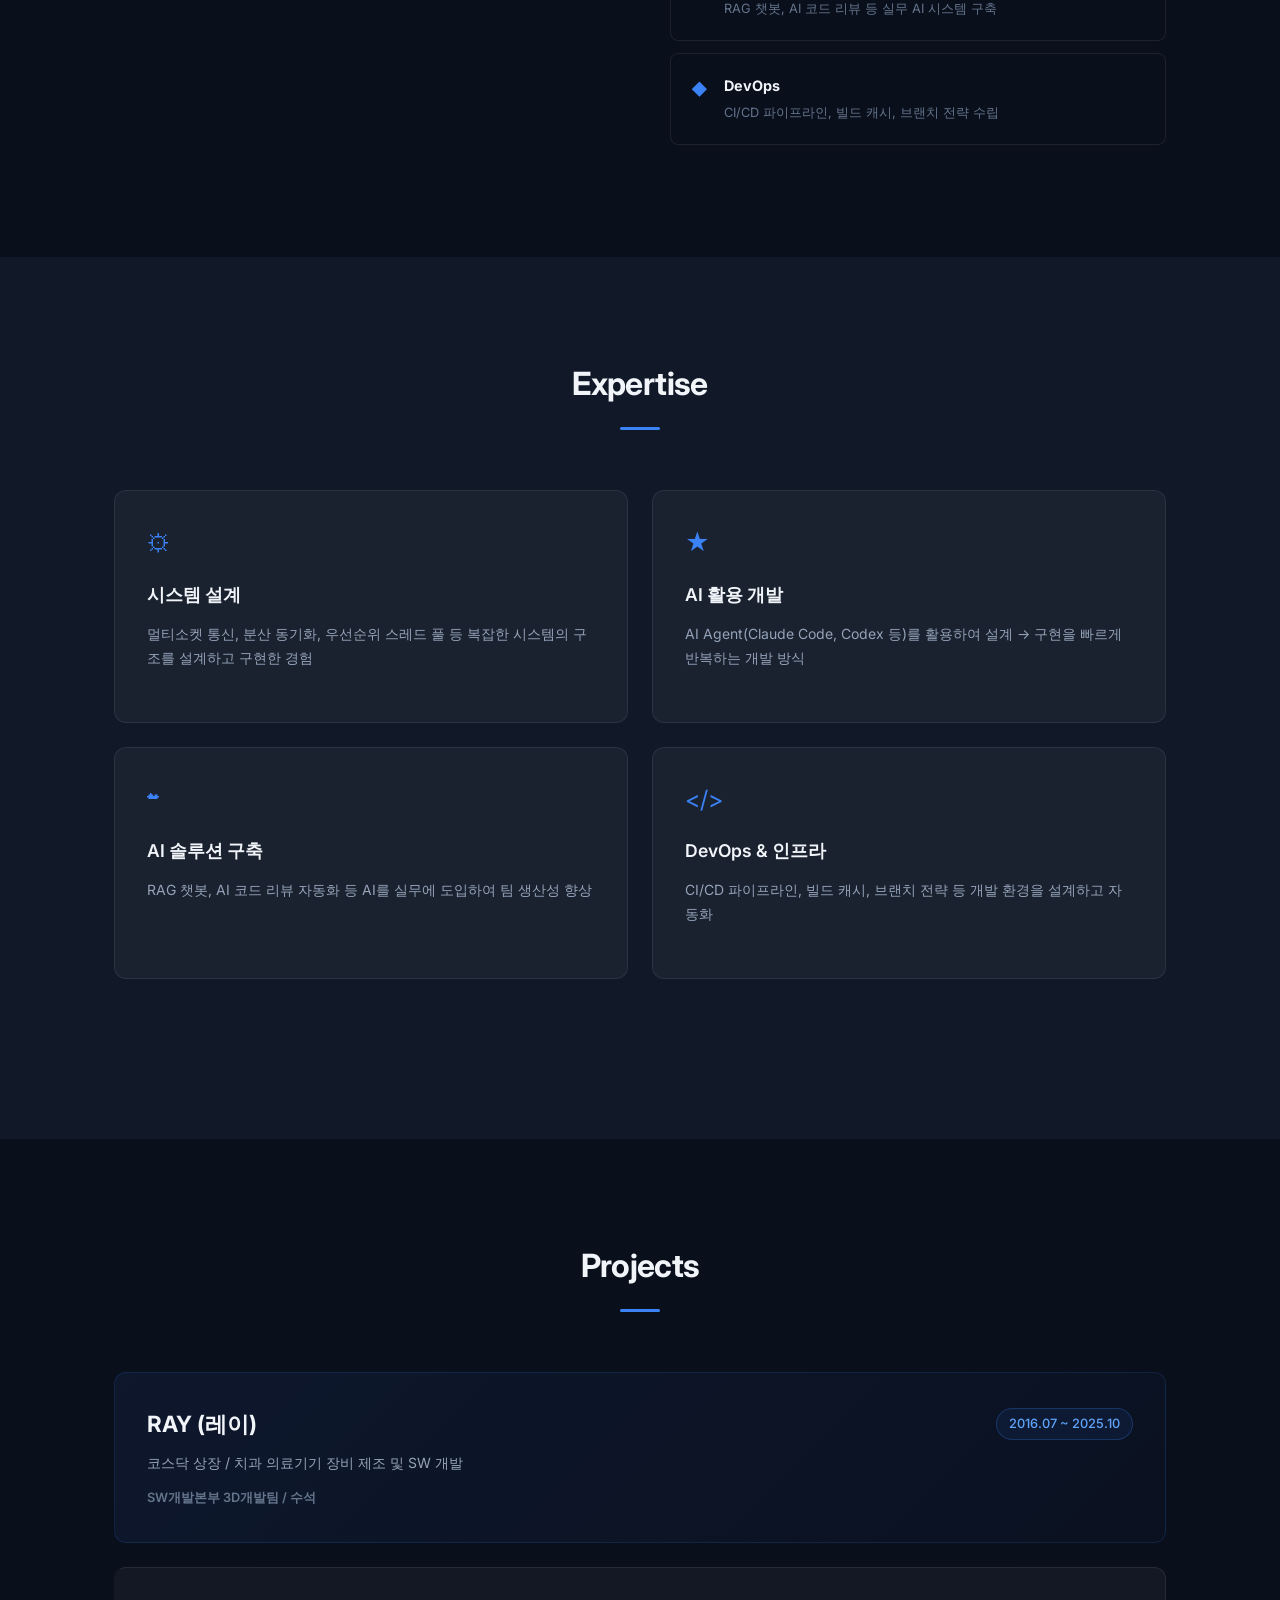
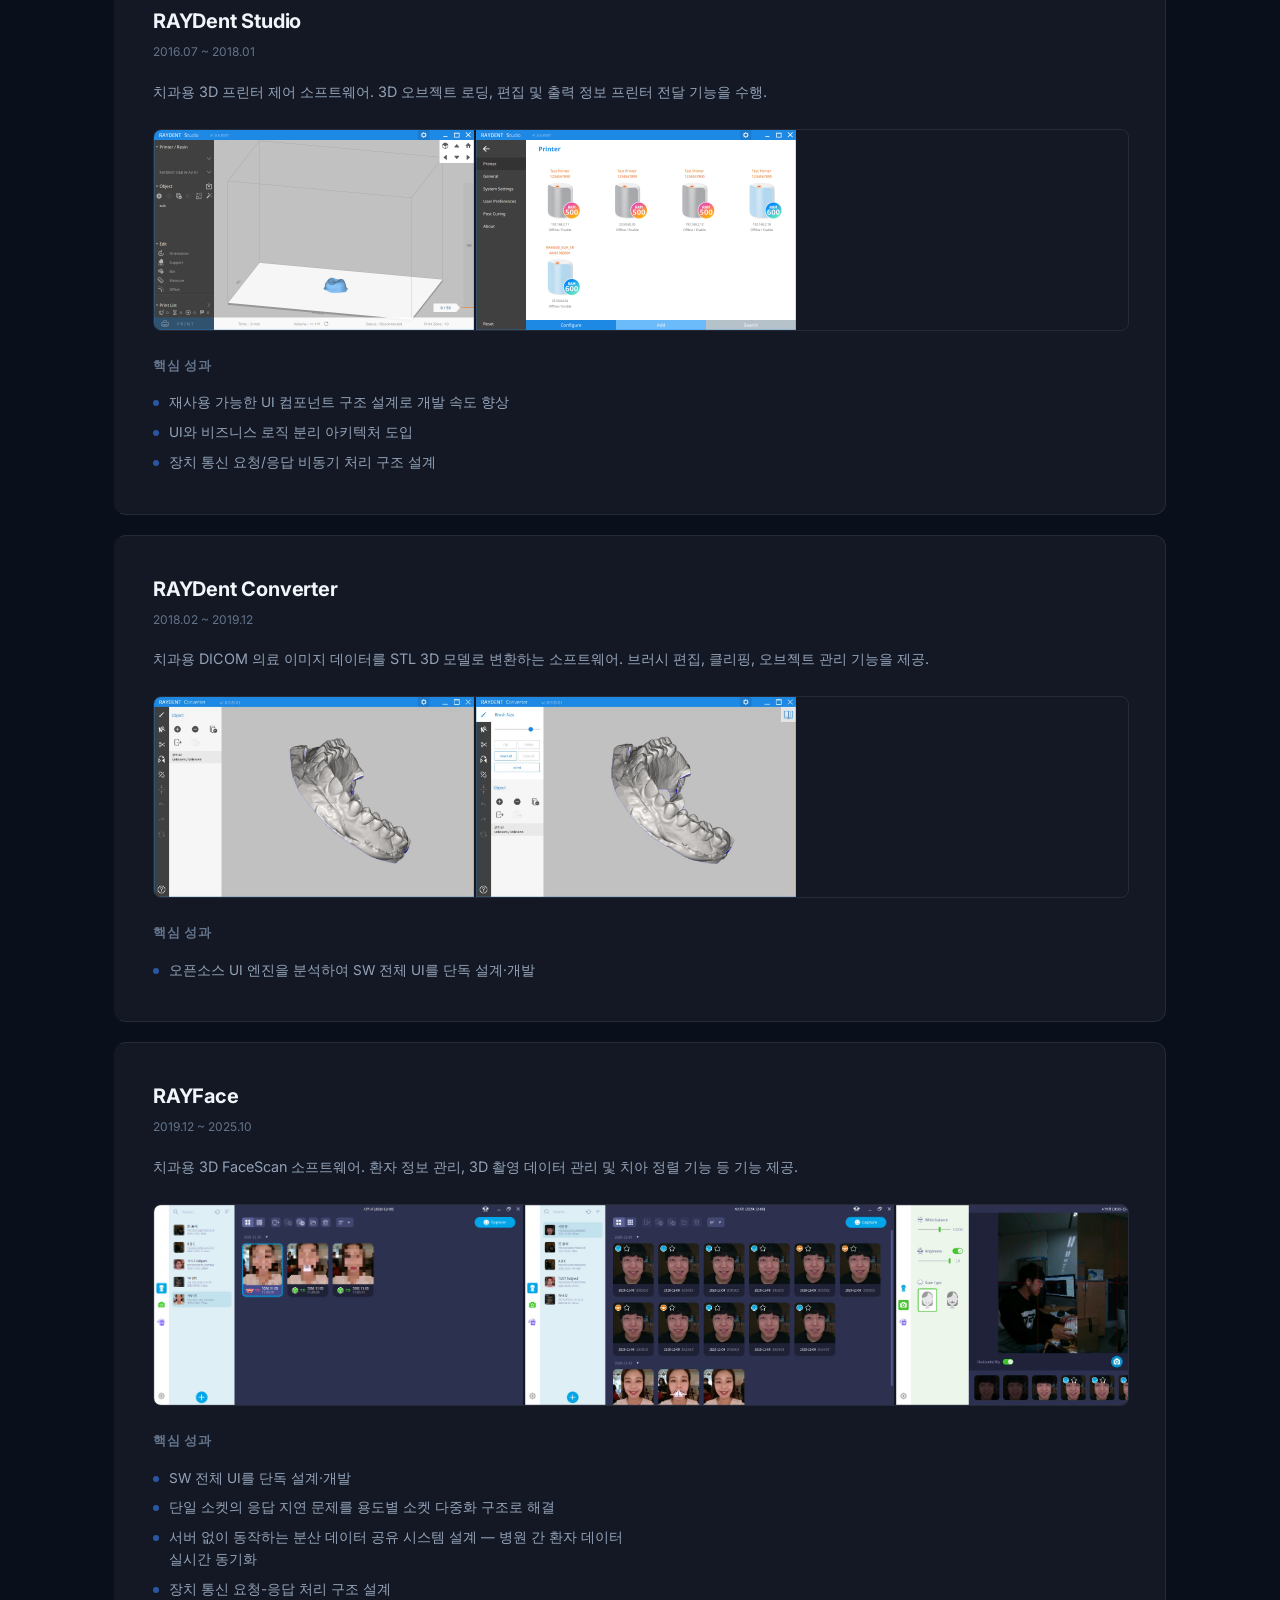
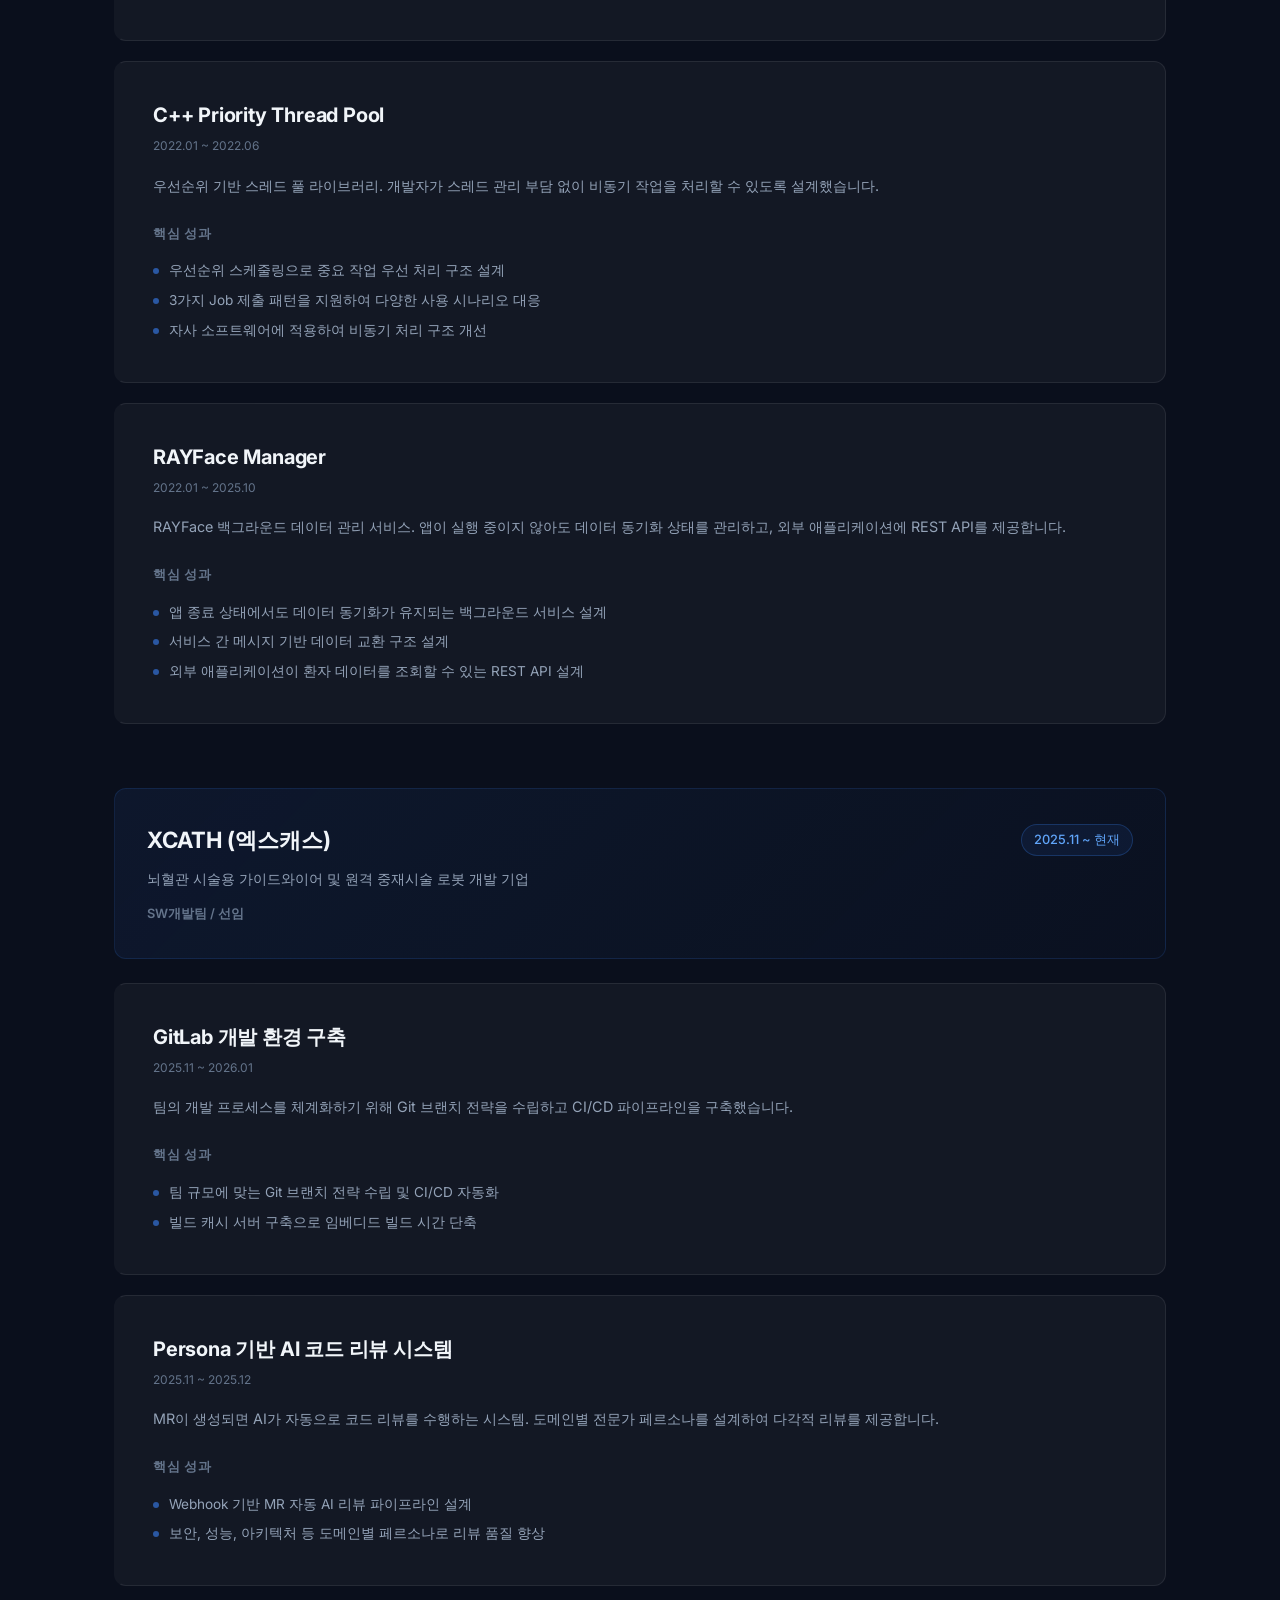
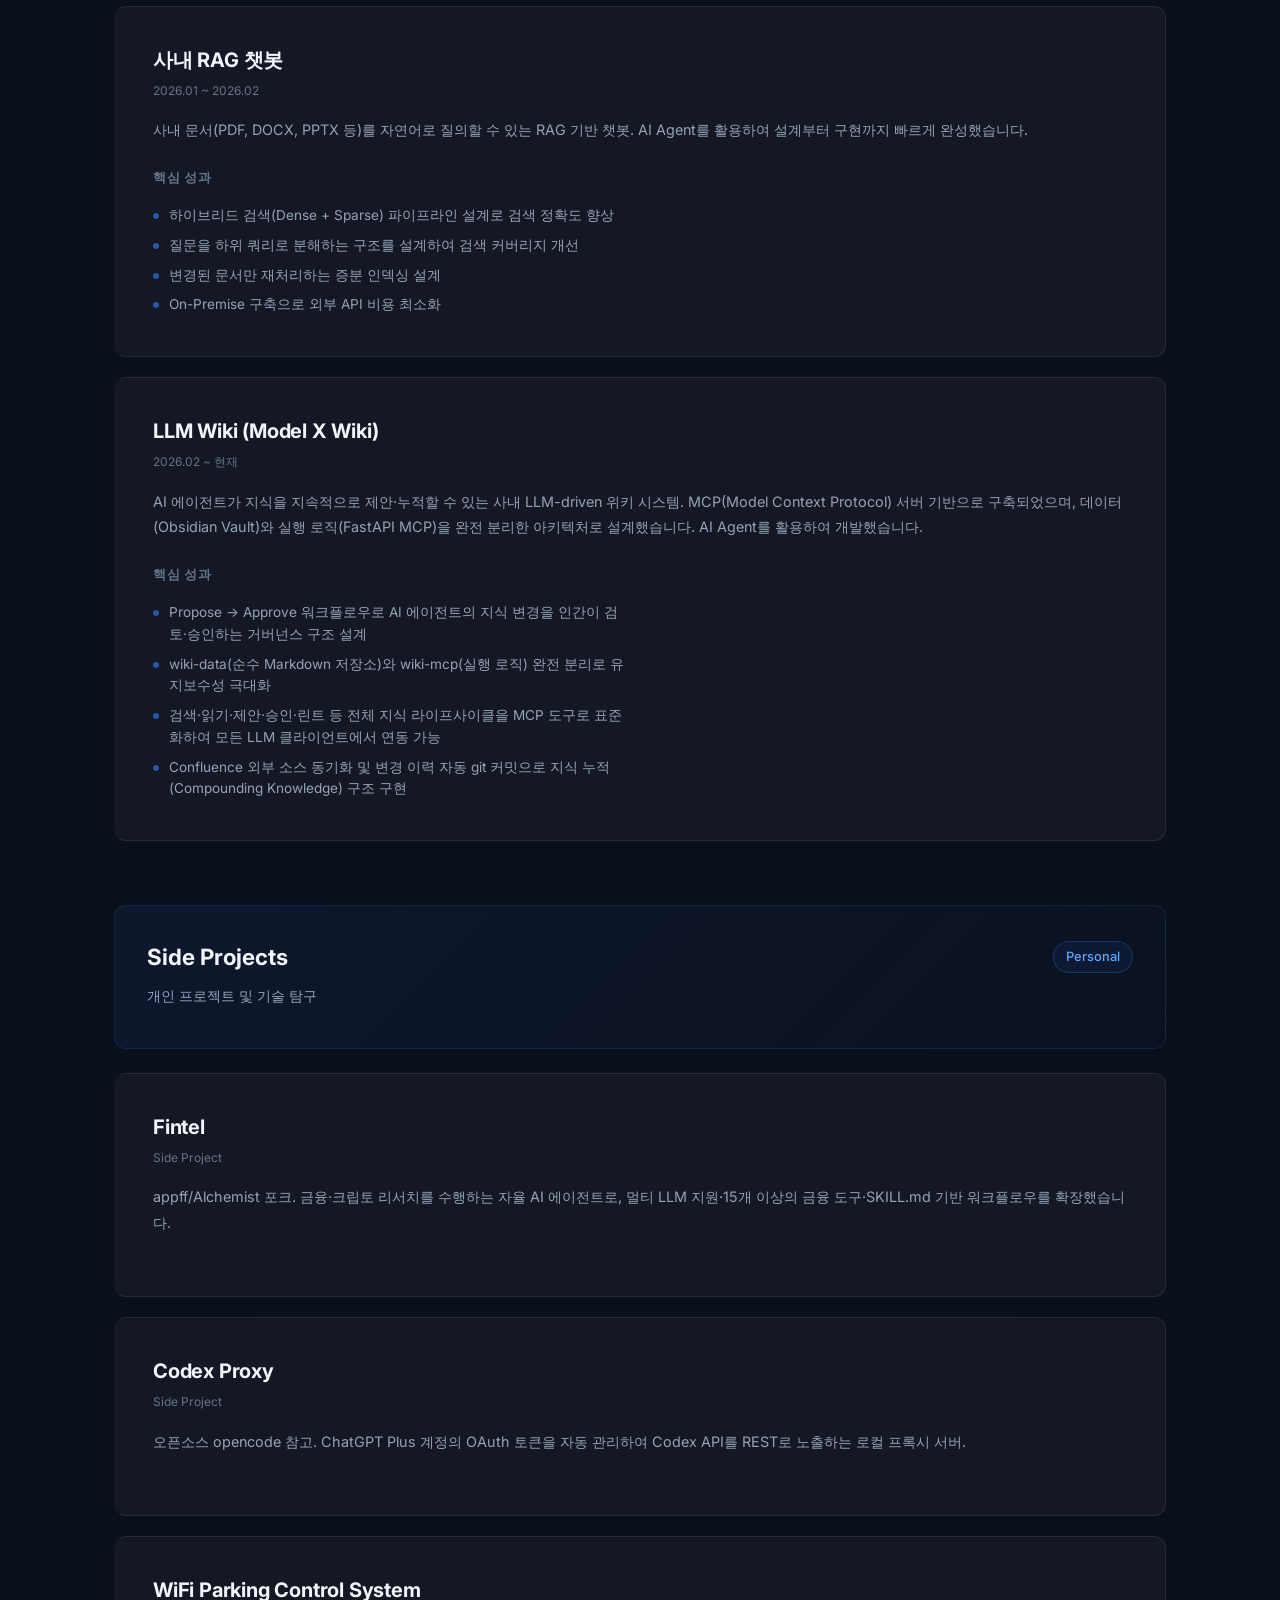
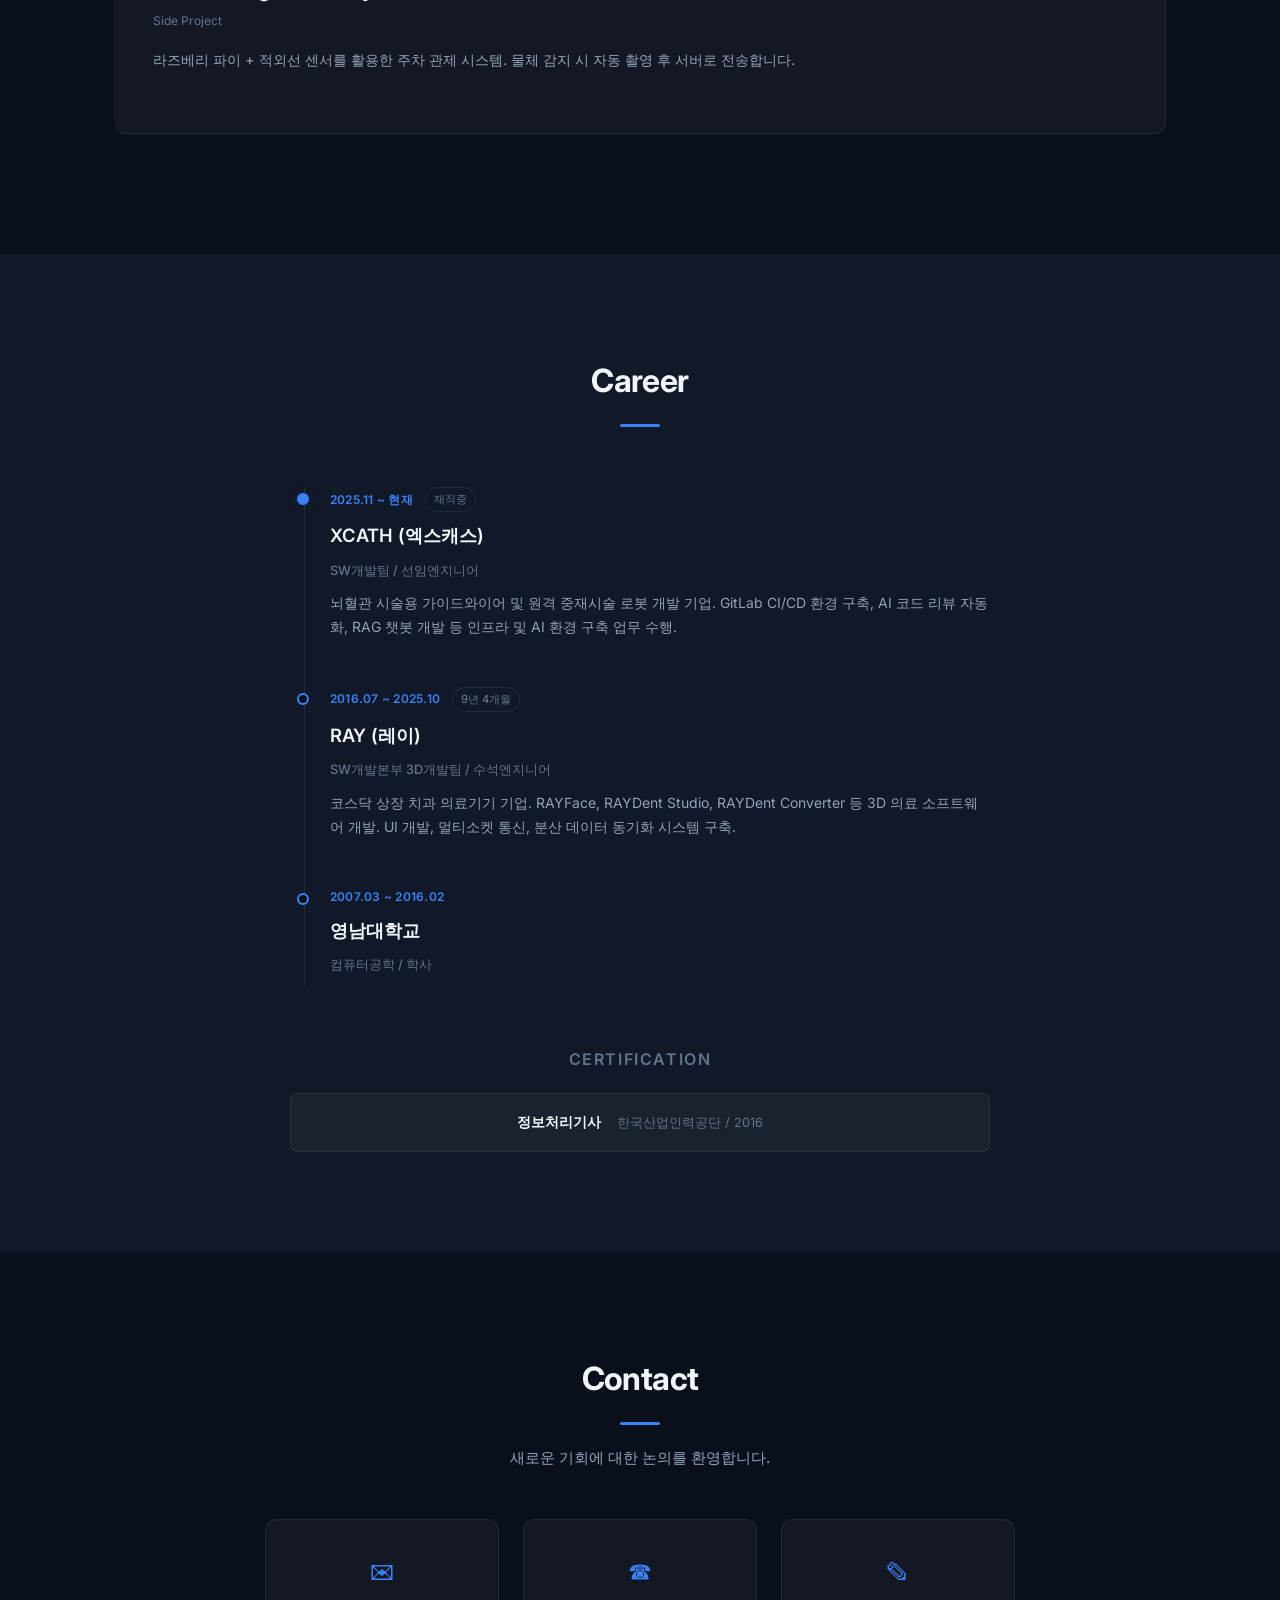
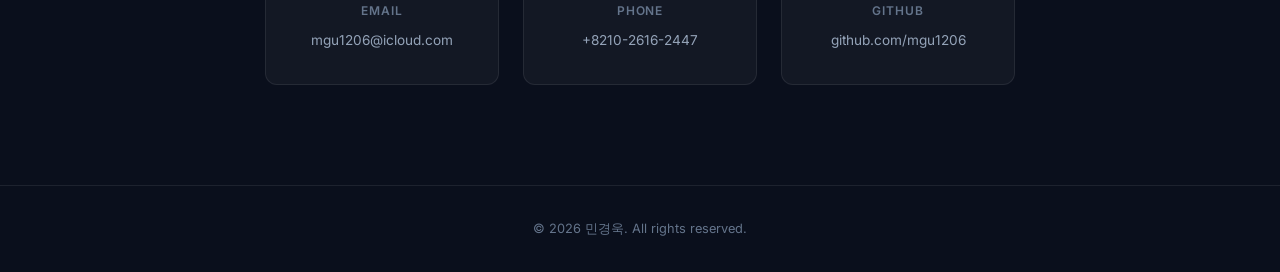
==== commit a131f449: "Simplify side project descriptions to single-line summaries Co-Authored-By: Claude Sonnet 4.6 <norep" ====
--- a/index.html
+++ b/index.html
@@ -402,17 +402,7 @@
             <span class="project-period">Side Project</span>
           </div>
         </div>
-        <p class="project-desc">금융·크립토 리서치를 수행하는 자율 AI 에이전트. <a href="https://github.com/appff/Alchemist" target="_blank" rel="noopener">appff/Alchemist</a>를 포크하여 멀티 LLM 지원, 크립토 분석, 포트폴리오 관리 기능을 확장했습니다. AI Agent를 활용하여 개발했습니다.</p>
-        <div class="project-details">
-          <div class="project-detail-group">
-            <h4>핵심 성과</h4>
-            <ul class="project-achievements">
-              <li>8개 LLM 프로바이더(OpenAI, Anthropic, Google 등) 멀티 지원 및 런타임 전환</li>
-              <li>15개 이상의 금융 도구(SEC 공시, 크립토, 포트폴리오 등) 통합</li>
-              <li>SKILL.md 기반 워크플로우 시스템으로 비개발자도 분석 절차 편집 가능</li>
-            </ul>
-          </div>
-        </div>
+        <p class="project-desc"><a href="https://github.com/appff/Alchemist" target="_blank" rel="noopener">appff/Alchemist</a> 포크. 금융·크립토 리서치를 수행하는 자율 AI 에이전트로, 멀티 LLM 지원·15개 이상의 금융 도구·SKILL.md 기반 워크플로우를 확장했습니다.</p>
       </div>
 
       <div class="project-card">
@@ -422,17 +412,7 @@
             <span class="project-period">Side Project</span>
           </div>
         </div>
-        <p class="project-desc">ChatGPT Plus 계정의 OAuth 토큰을 자동 관리하여 Codex API를 REST로 노출하는 로컬 프록시 서버. 오픈소스 <a href="https://github.com/sst/opencode" target="_blank" rel="noopener">opencode</a>를 참고하여 개발했습니다.</p>
-        <div class="project-details">
-          <div class="project-detail-group">
-            <h4>핵심 성과</h4>
-            <ul class="project-achievements">
-              <li>Device Code 플로우 기반 OAuth 자동 인증 및 토큰 갱신</li>
-              <li>SQLite 대화 이력 관리 및 컨텍스트 자동 압축</li>
-              <li>Chat Completions 포맷 변환으로 기존 클라이언트 호환</li>
-            </ul>
-          </div>
-        </div>
+        <p class="project-desc">오픈소스 <a href="https://github.com/sst/opencode" target="_blank" rel="noopener">opencode</a> 참고. ChatGPT Plus 계정의 OAuth 토큰을 자동 관리하여 Codex API를 REST로 노출하는 로컬 프록시 서버.</p>
       </div>
 
       <div class="project-card">
@@ -443,16 +423,6 @@
           </div>
         </div>
         <p class="project-desc">라즈베리 파이 + 적외선 센서를 활용한 주차 관제 시스템. 물체 감지 시 자동 촬영 후 서버로 전송합니다.</p>
-        <div class="project-details">
-          <div class="project-detail-group">
-            <h4>핵심 성과</h4>
-            <ul class="project-achievements">
-              <li>센서 노드 → 서버 간 시리얼 통신 패킷 프로토콜 설계</li>
-              <li>이미지 분할 전송 패킷 구조 설계</li>
-              <li>거리 센서 기반 물체 감지 및 자동 촬영 로직</li>
-            </ul>
-          </div>
-        </div>
       </div>
     </div>
 
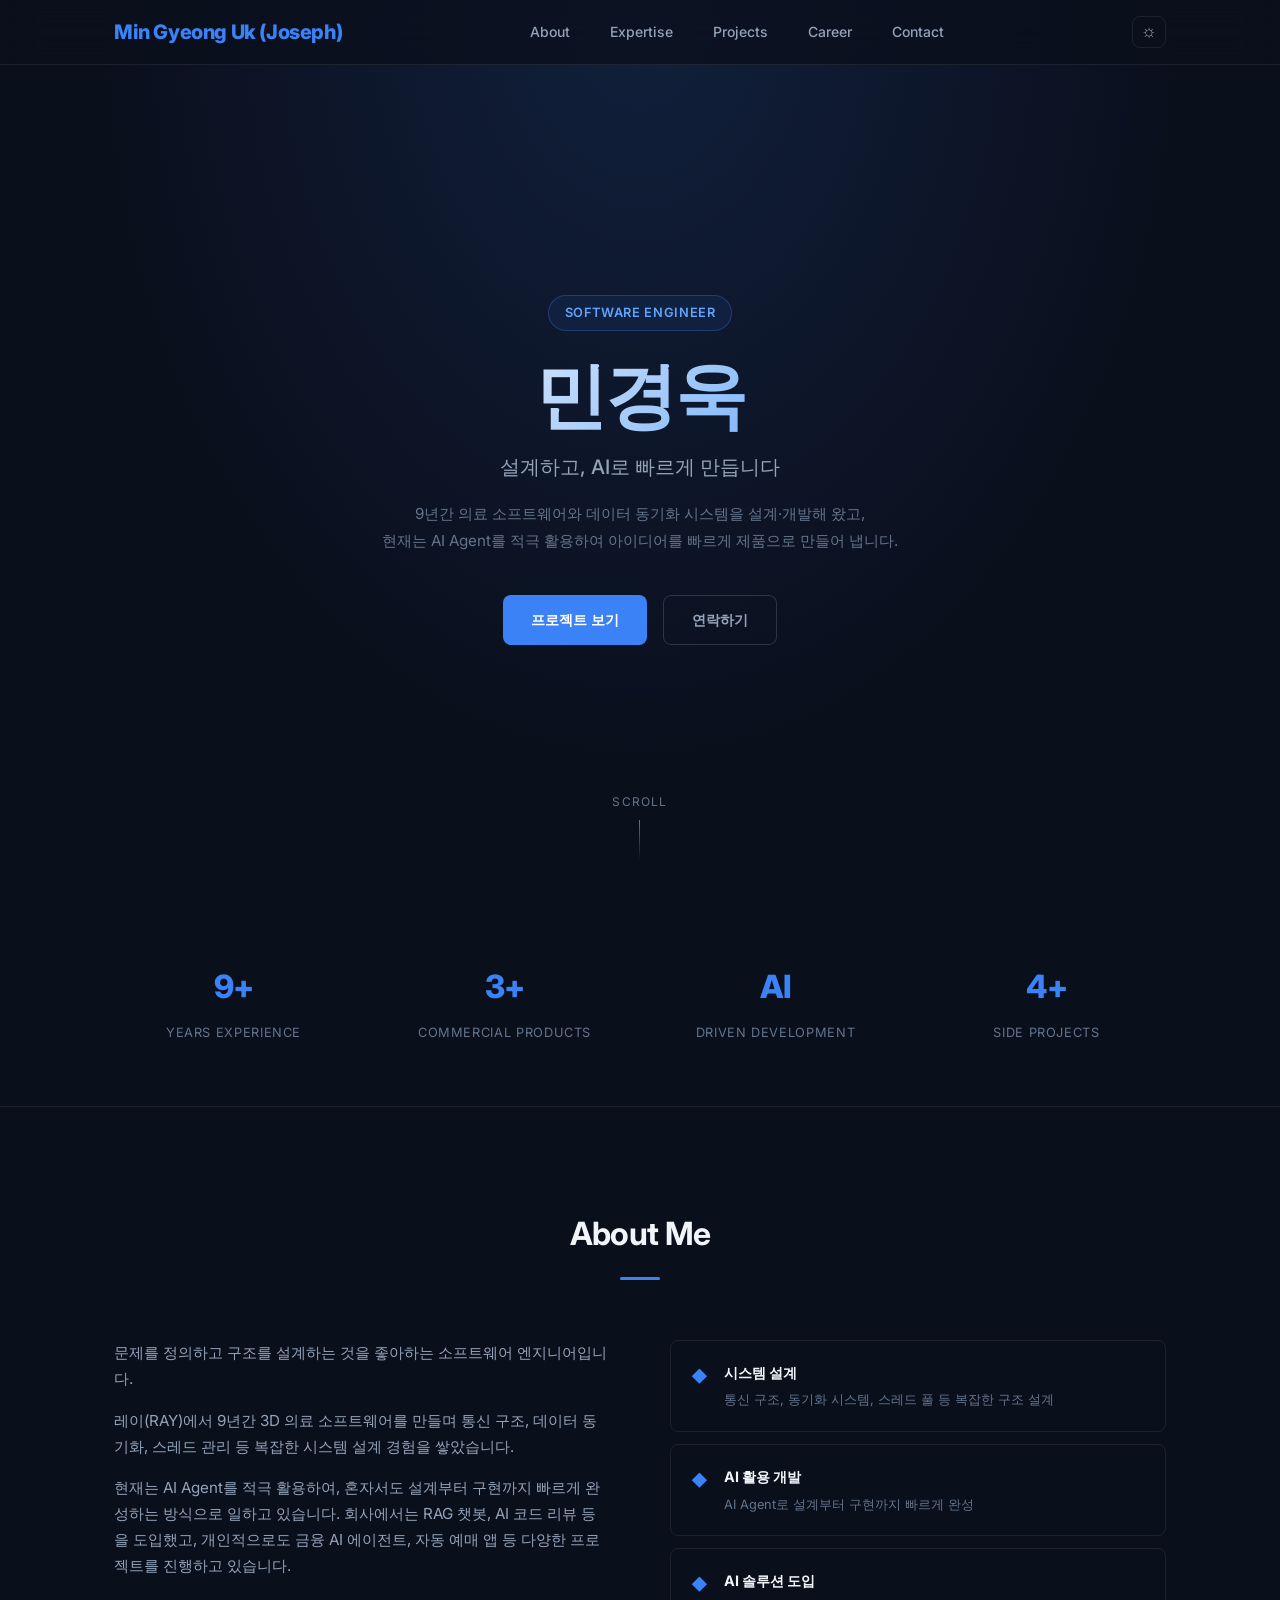
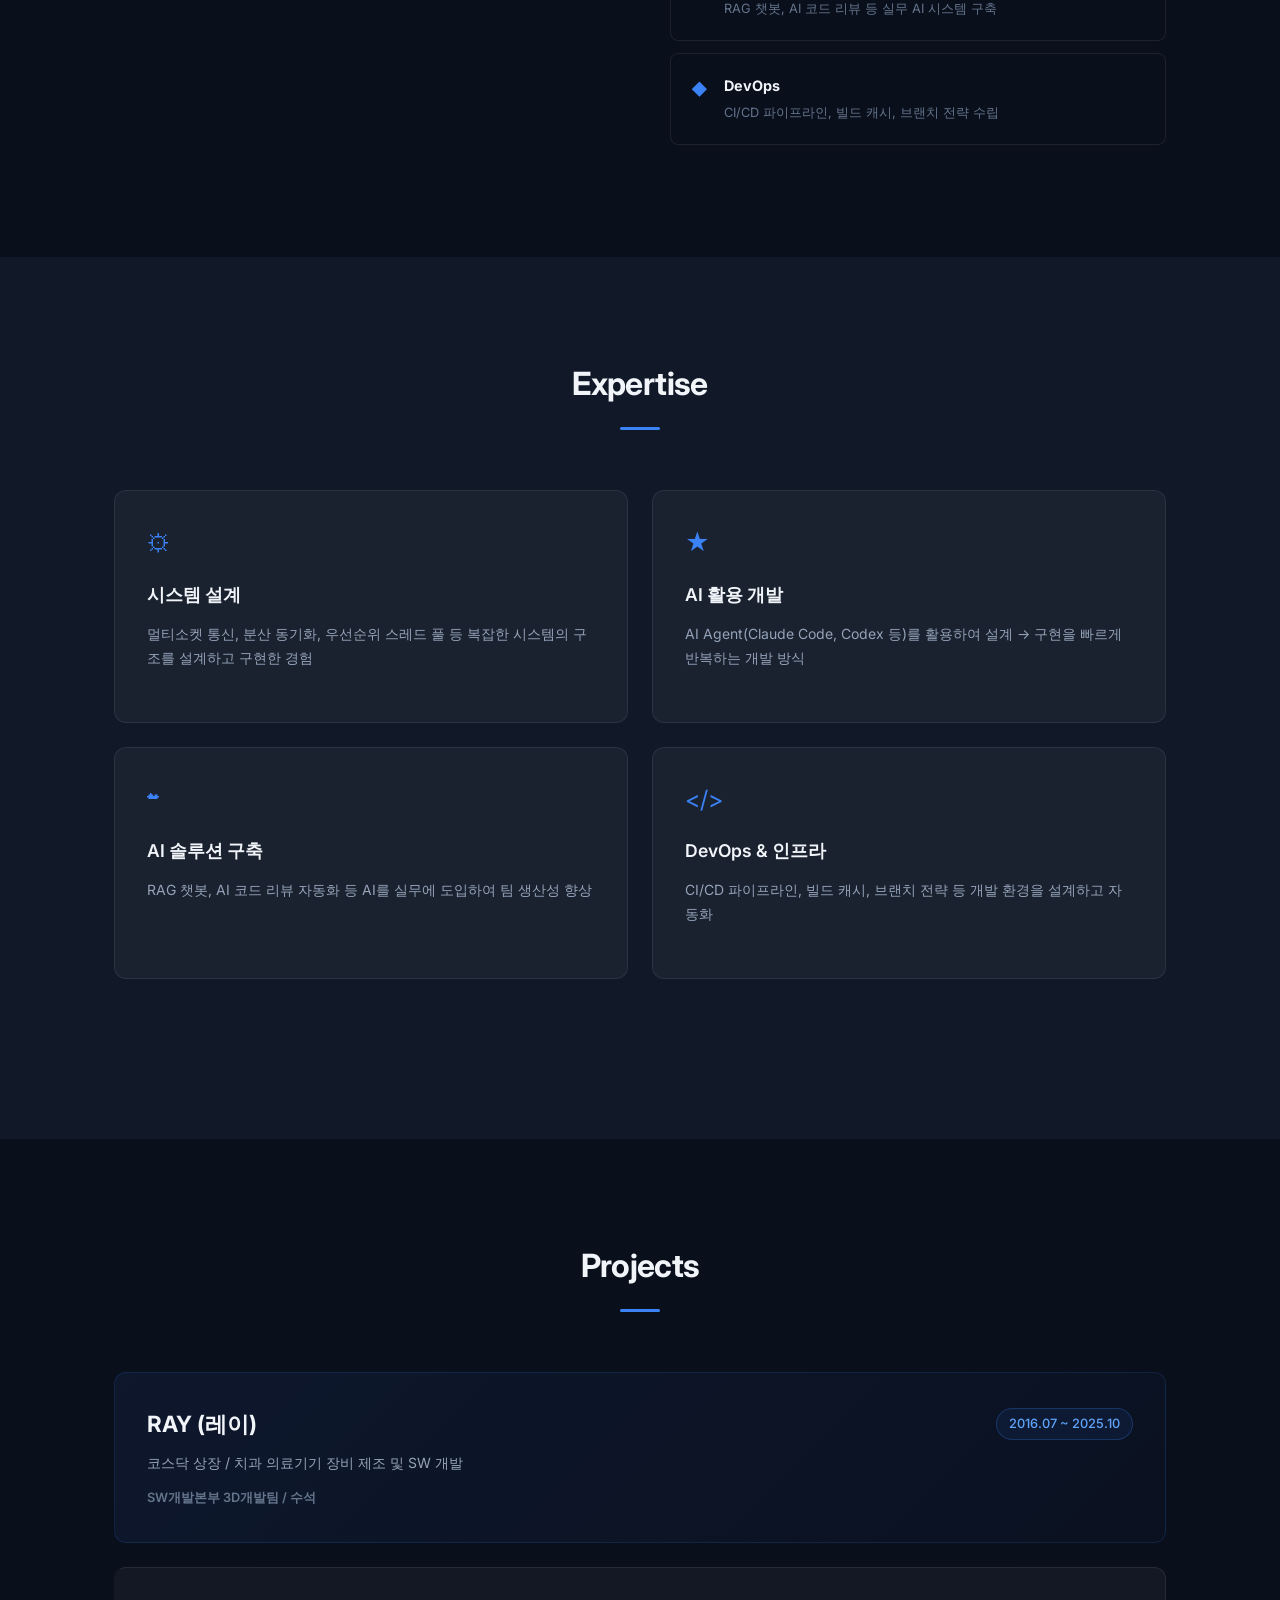
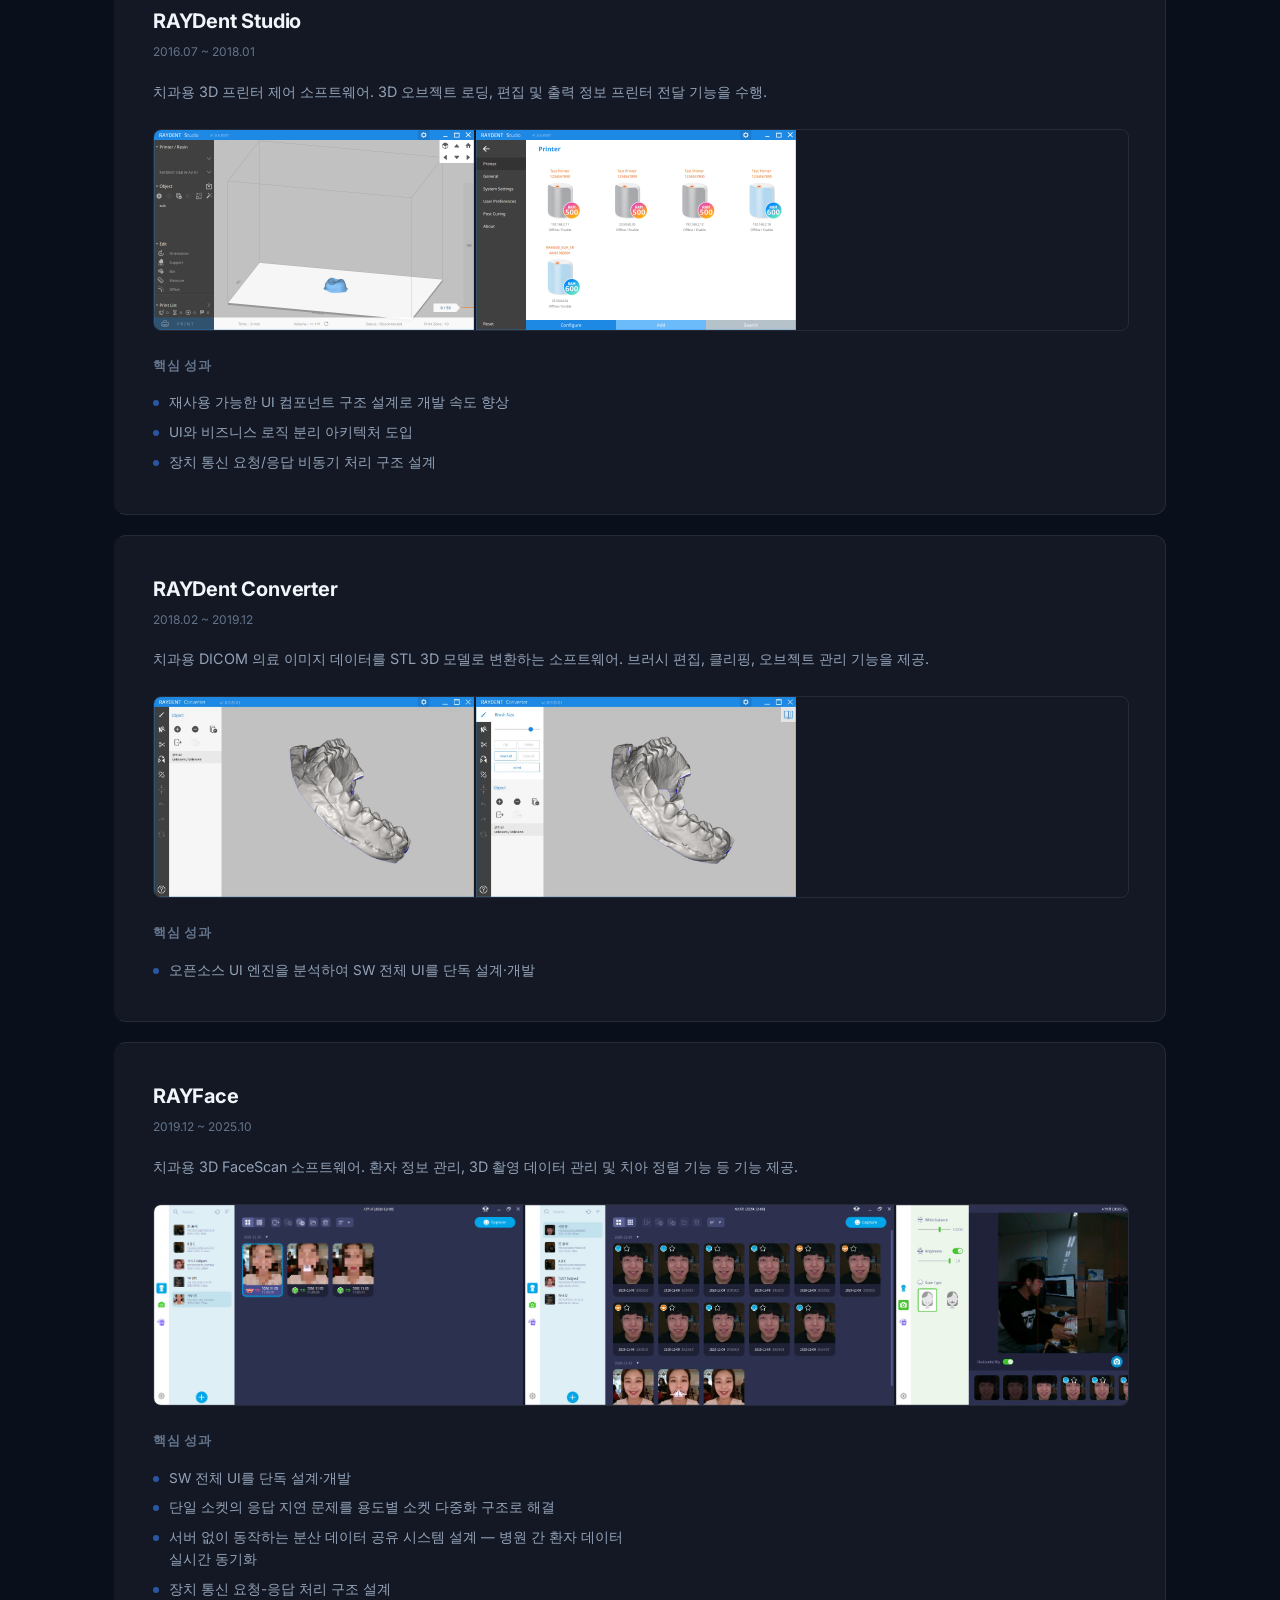
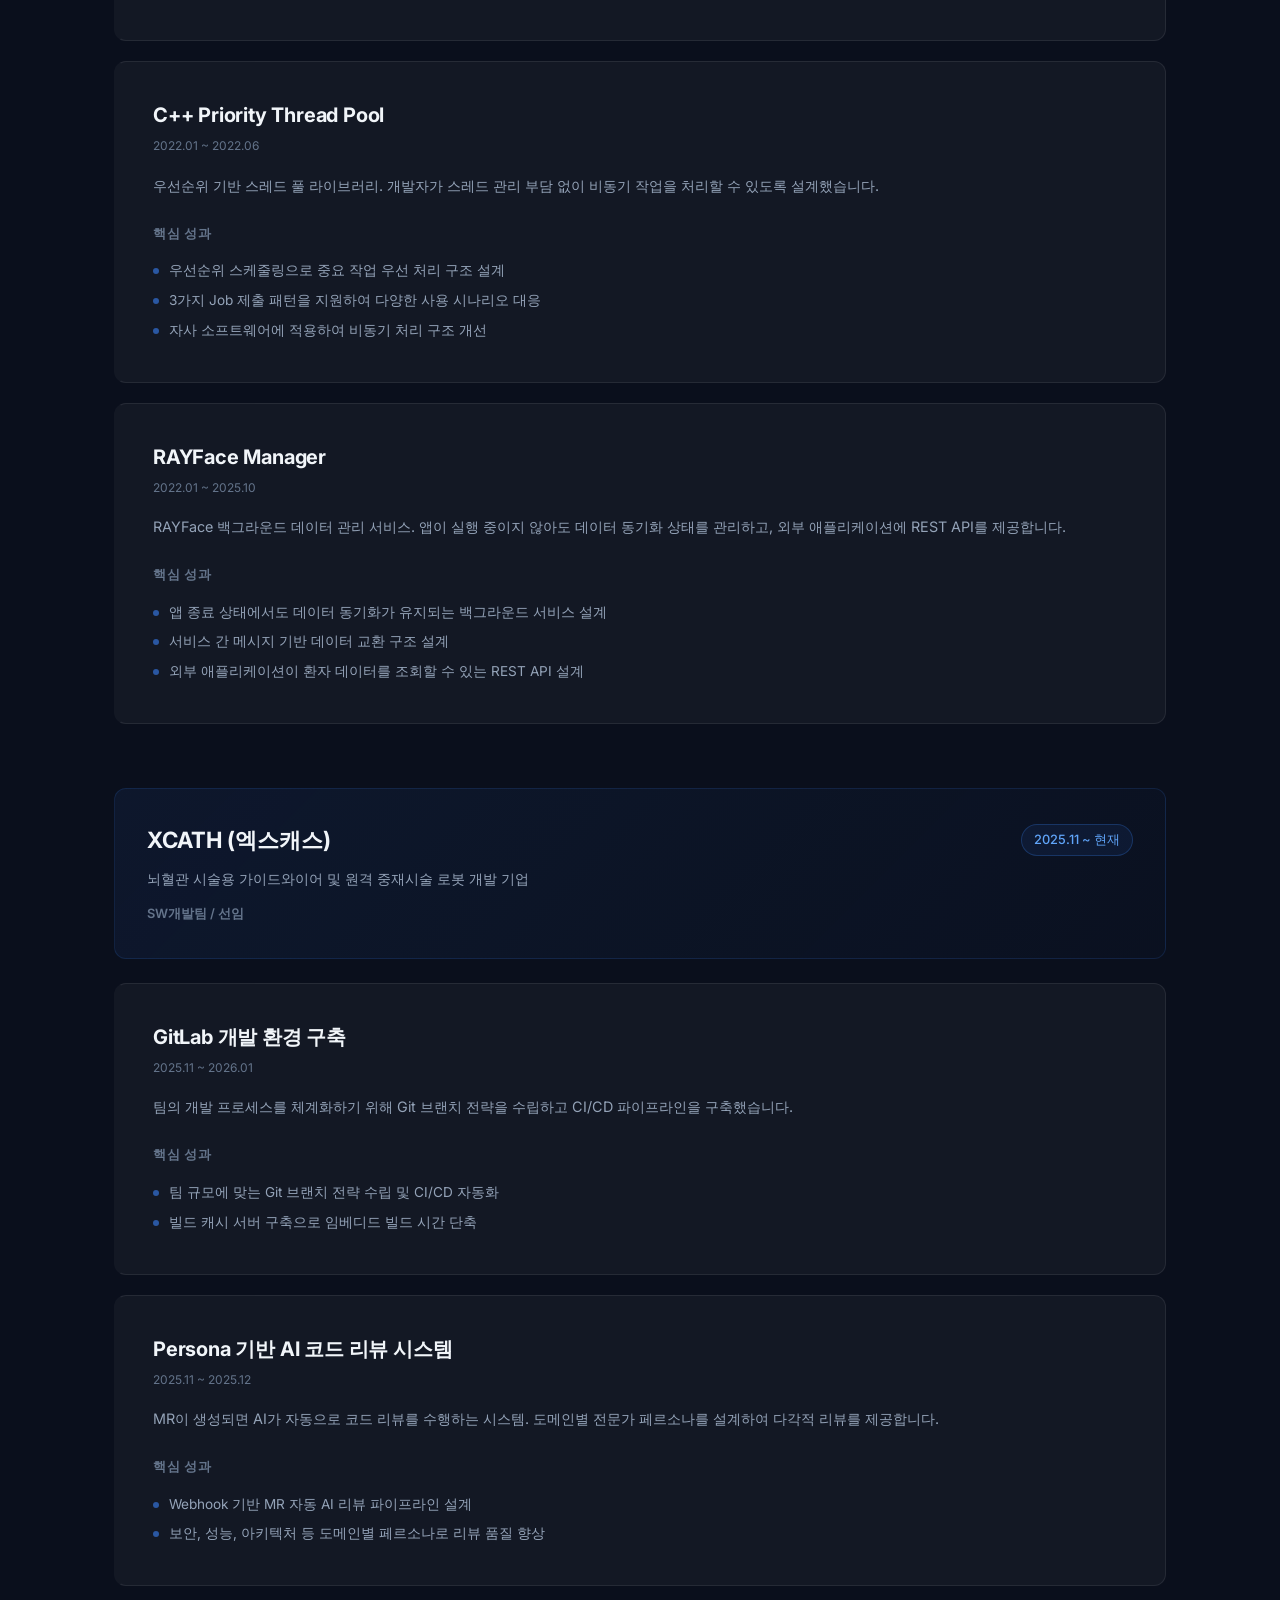
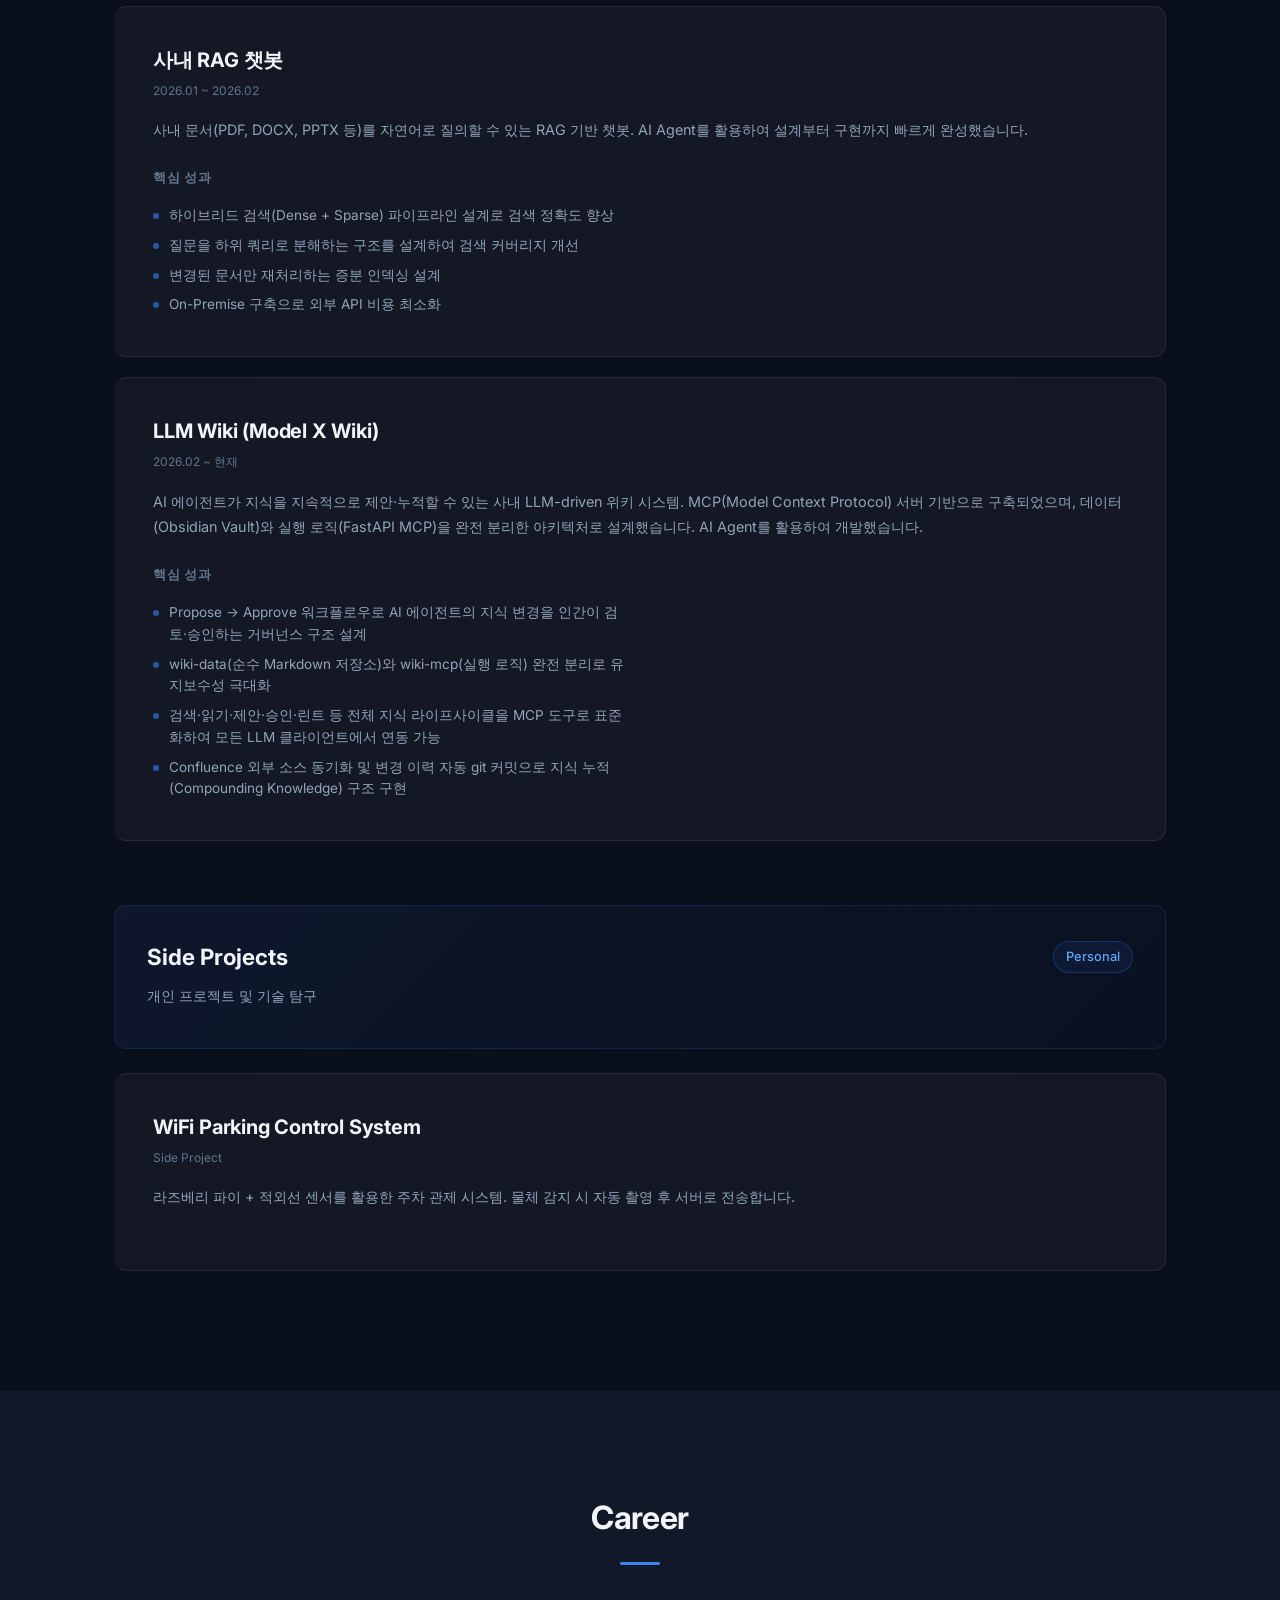
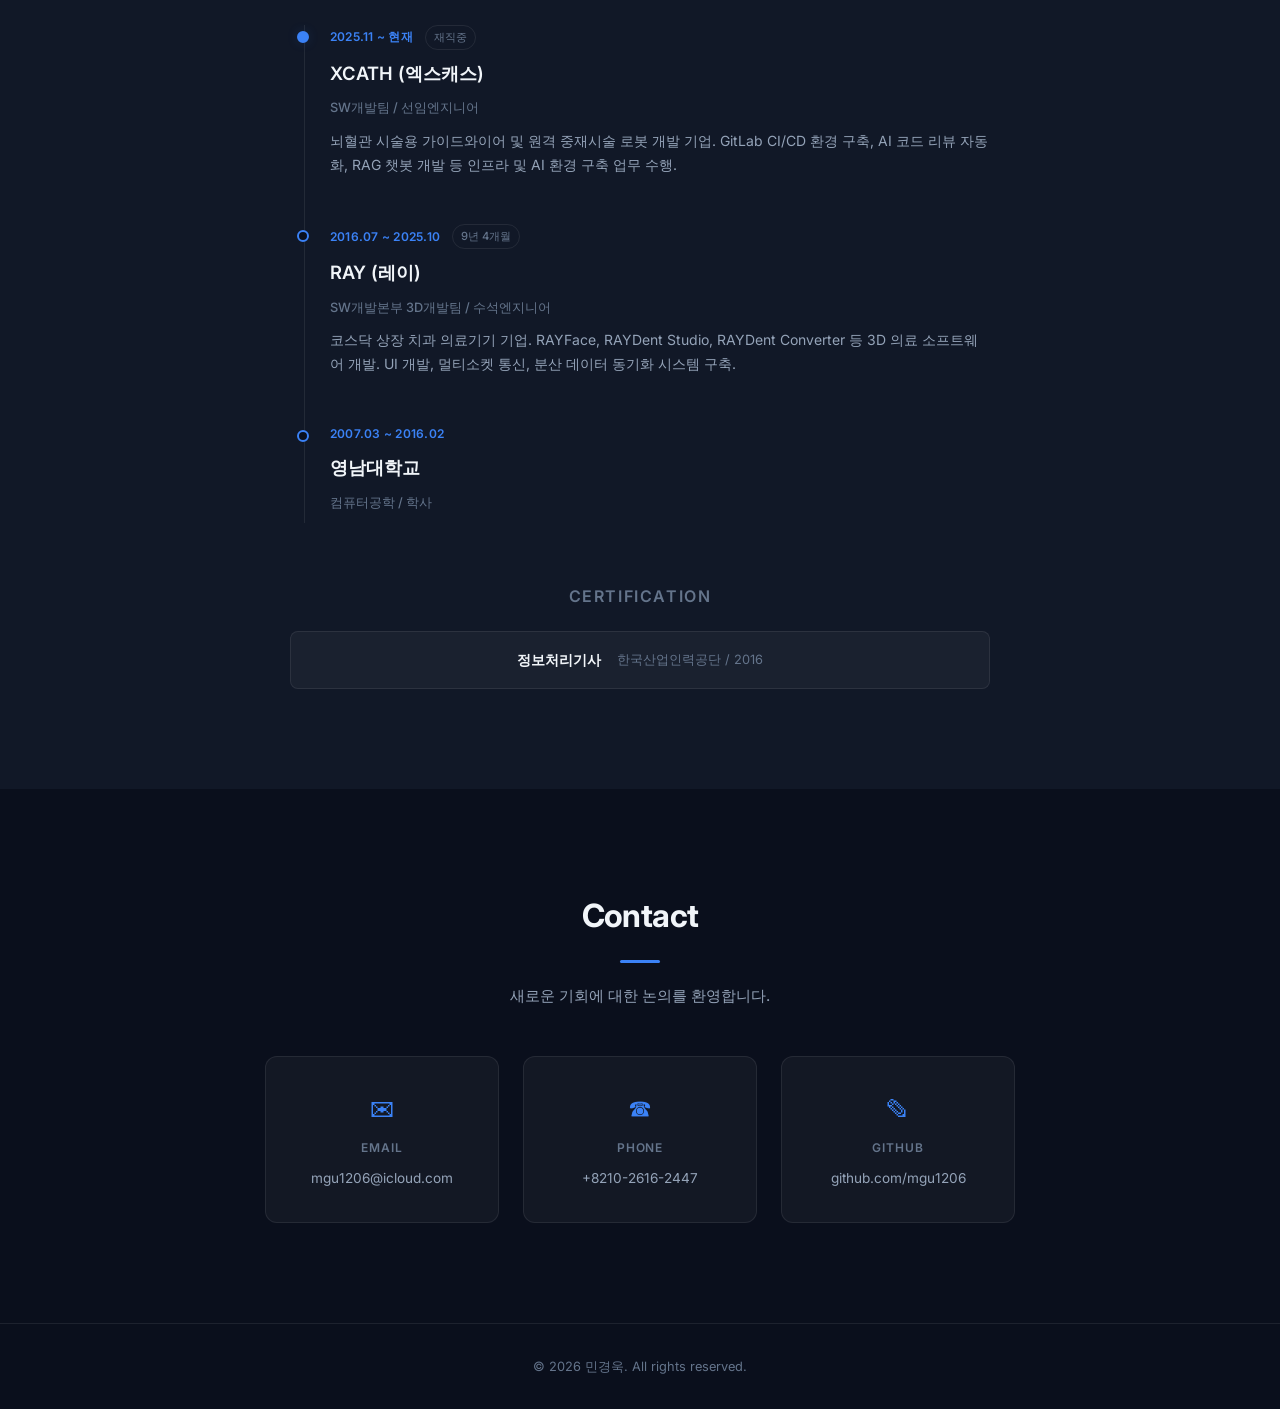
==== commit d5fefc2f: "Remove Fintel and Codex Proxy from side projects Co-Authored-By: Claude Sonnet 4.6 <noreply@anthropi" ====
--- a/index.html
+++ b/index.html
@@ -398,26 +398,6 @@
       <div class="project-card">
         <div class="project-header">
           <div>
-            <h3 class="project-name">Fintel</h3>
-            <span class="project-period">Side Project</span>
-          </div>
-        </div>
-        <p class="project-desc"><a href="https://github.com/appff/Alchemist" target="_blank" rel="noopener">appff/Alchemist</a> 포크. 금융·크립토 리서치를 수행하는 자율 AI 에이전트로, 멀티 LLM 지원·15개 이상의 금융 도구·SKILL.md 기반 워크플로우를 확장했습니다.</p>
-      </div>
-
-      <div class="project-card">
-        <div class="project-header">
-          <div>
-            <h3 class="project-name">Codex Proxy</h3>
-            <span class="project-period">Side Project</span>
-          </div>
-        </div>
-        <p class="project-desc">오픈소스 <a href="https://github.com/sst/opencode" target="_blank" rel="noopener">opencode</a> 참고. ChatGPT Plus 계정의 OAuth 토큰을 자동 관리하여 Codex API를 REST로 노출하는 로컬 프록시 서버.</p>
-      </div>
-
-      <div class="project-card">
-        <div class="project-header">
-          <div>
             <h3 class="project-name">WiFi Parking Control System</h3>
             <span class="project-period">Side Project</span>
           </div>
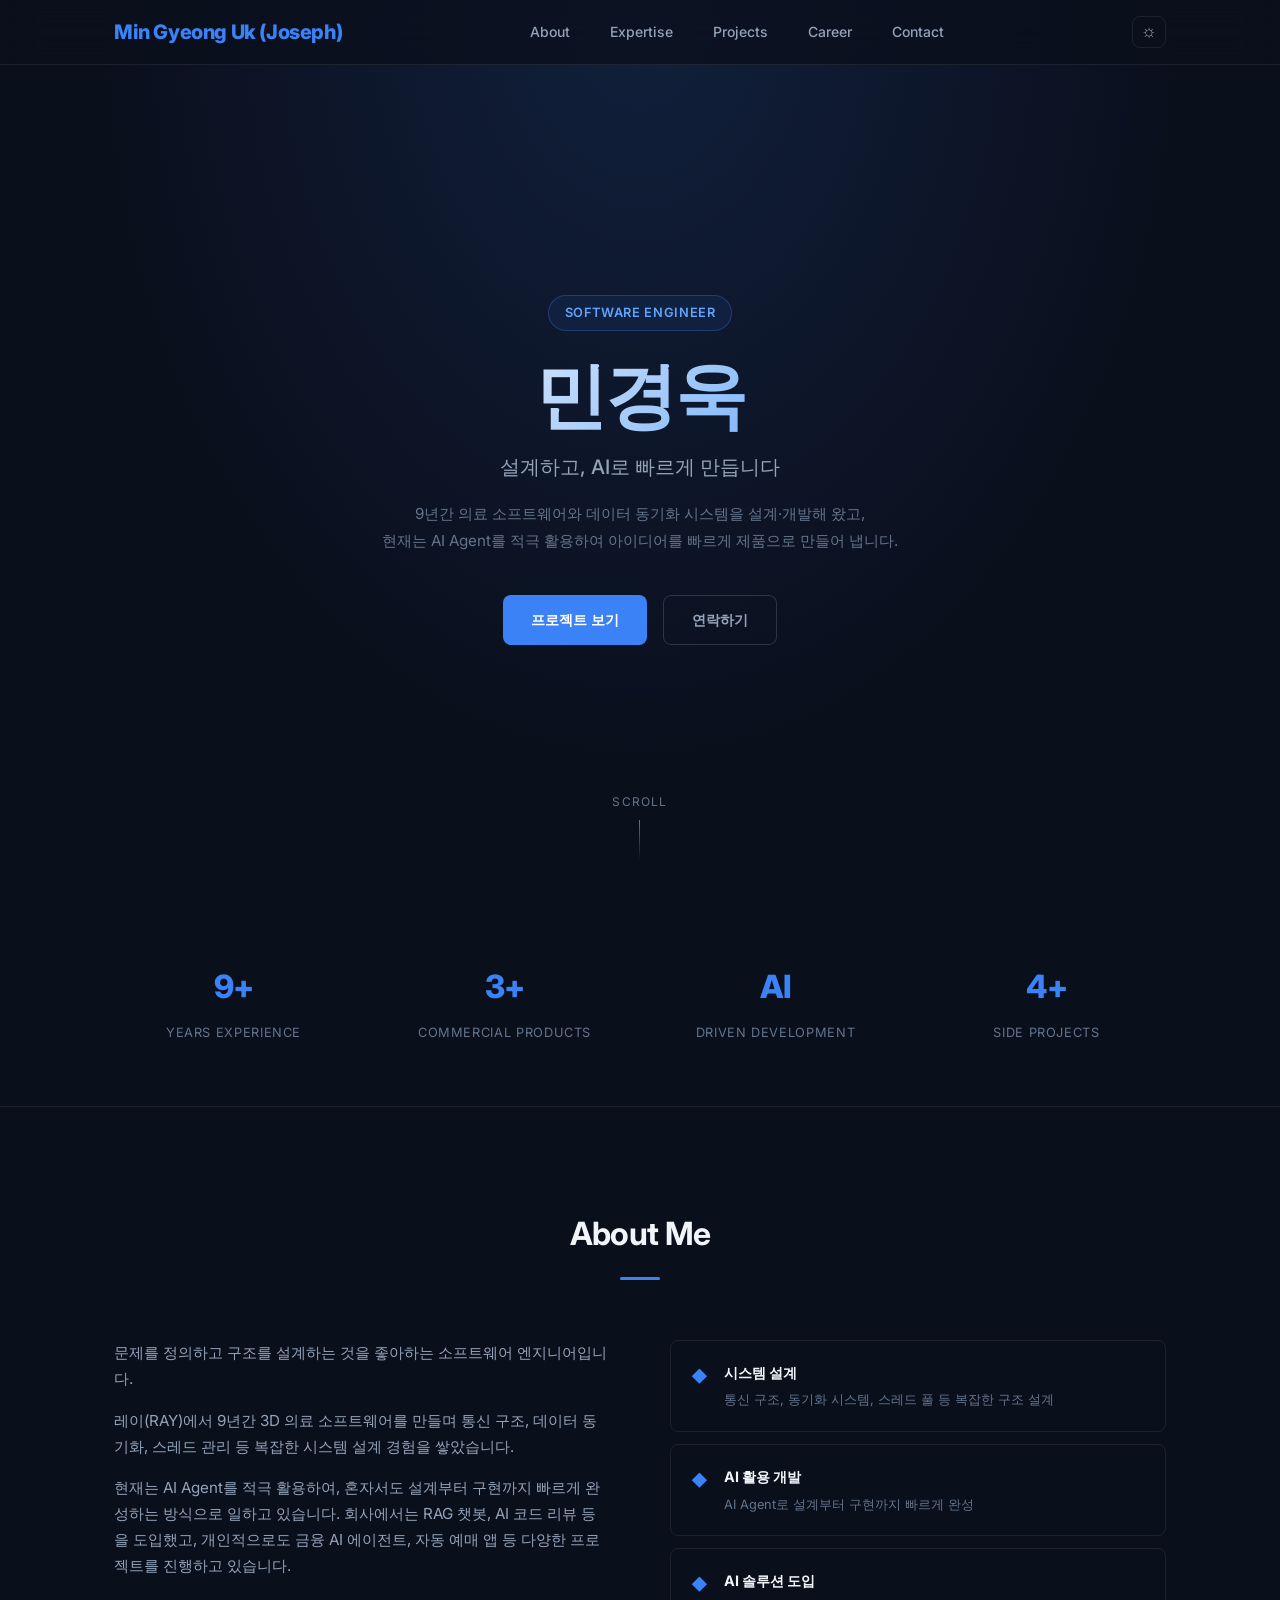
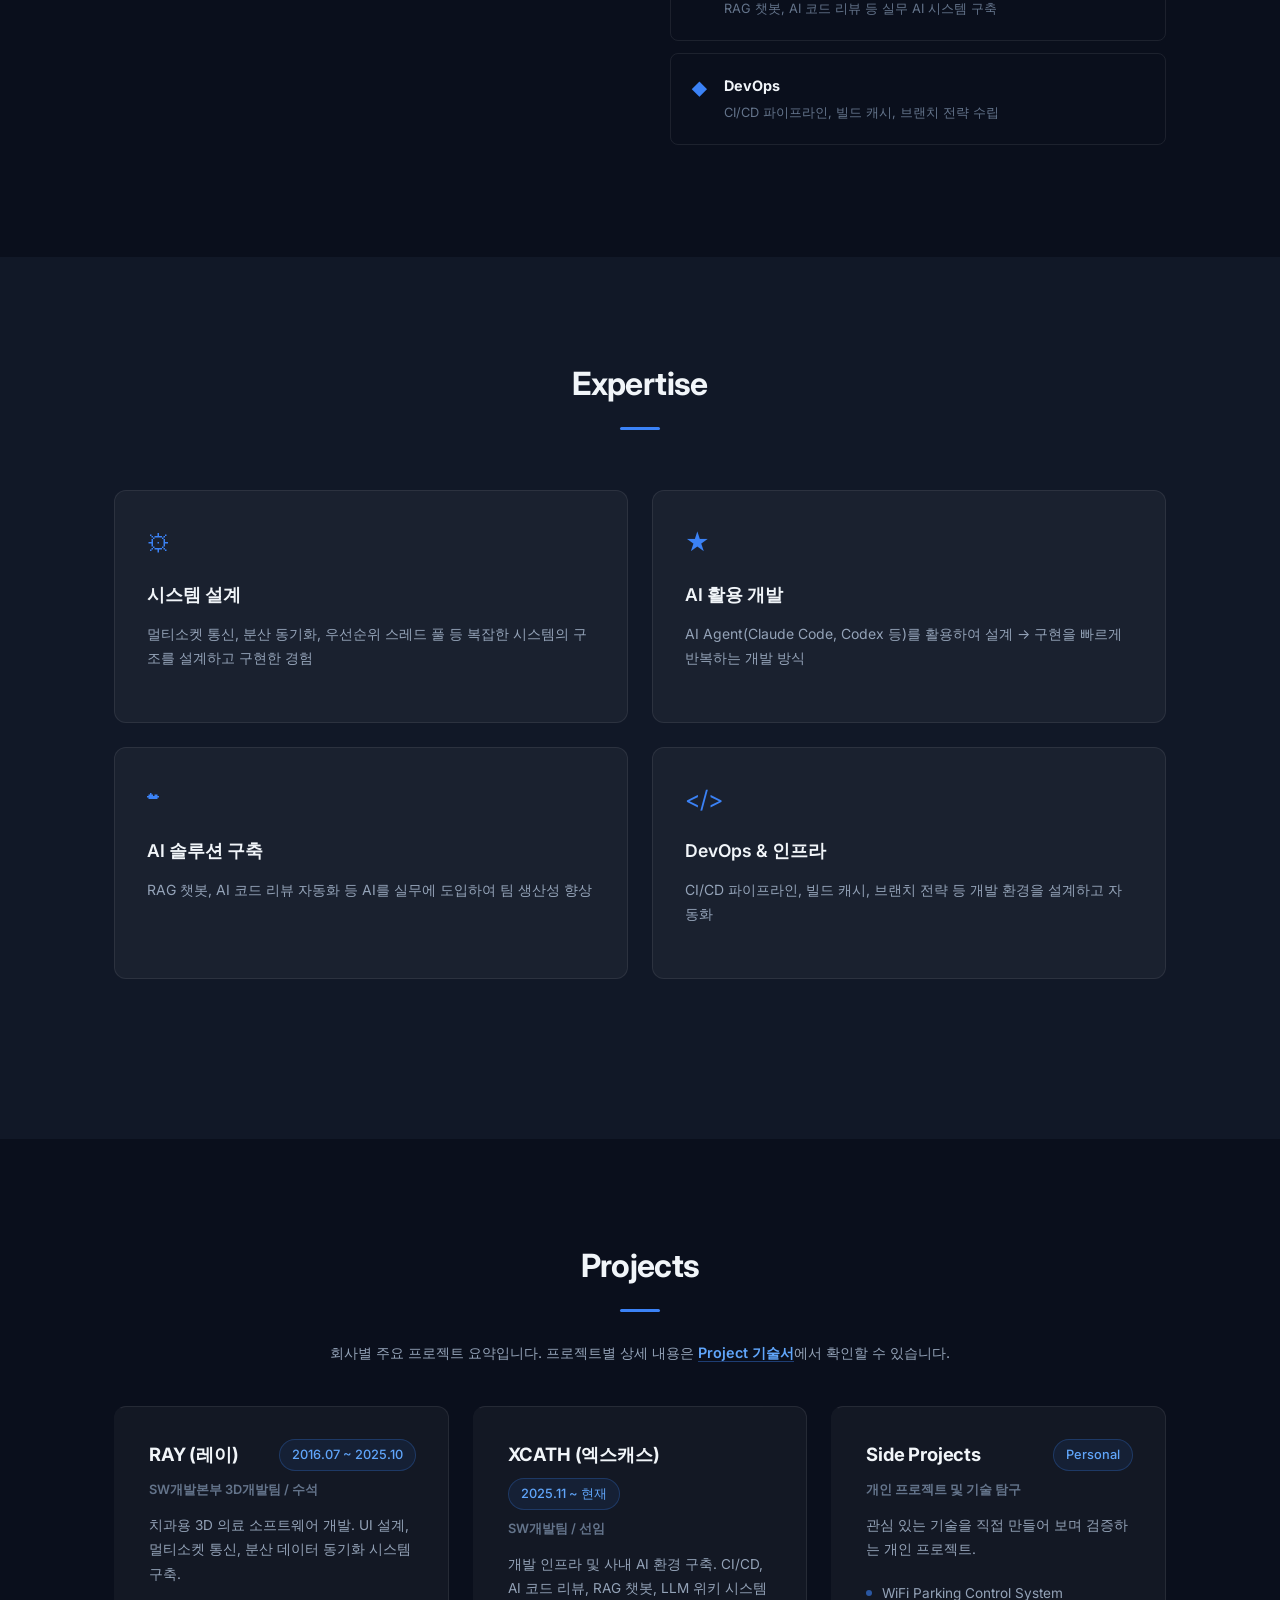
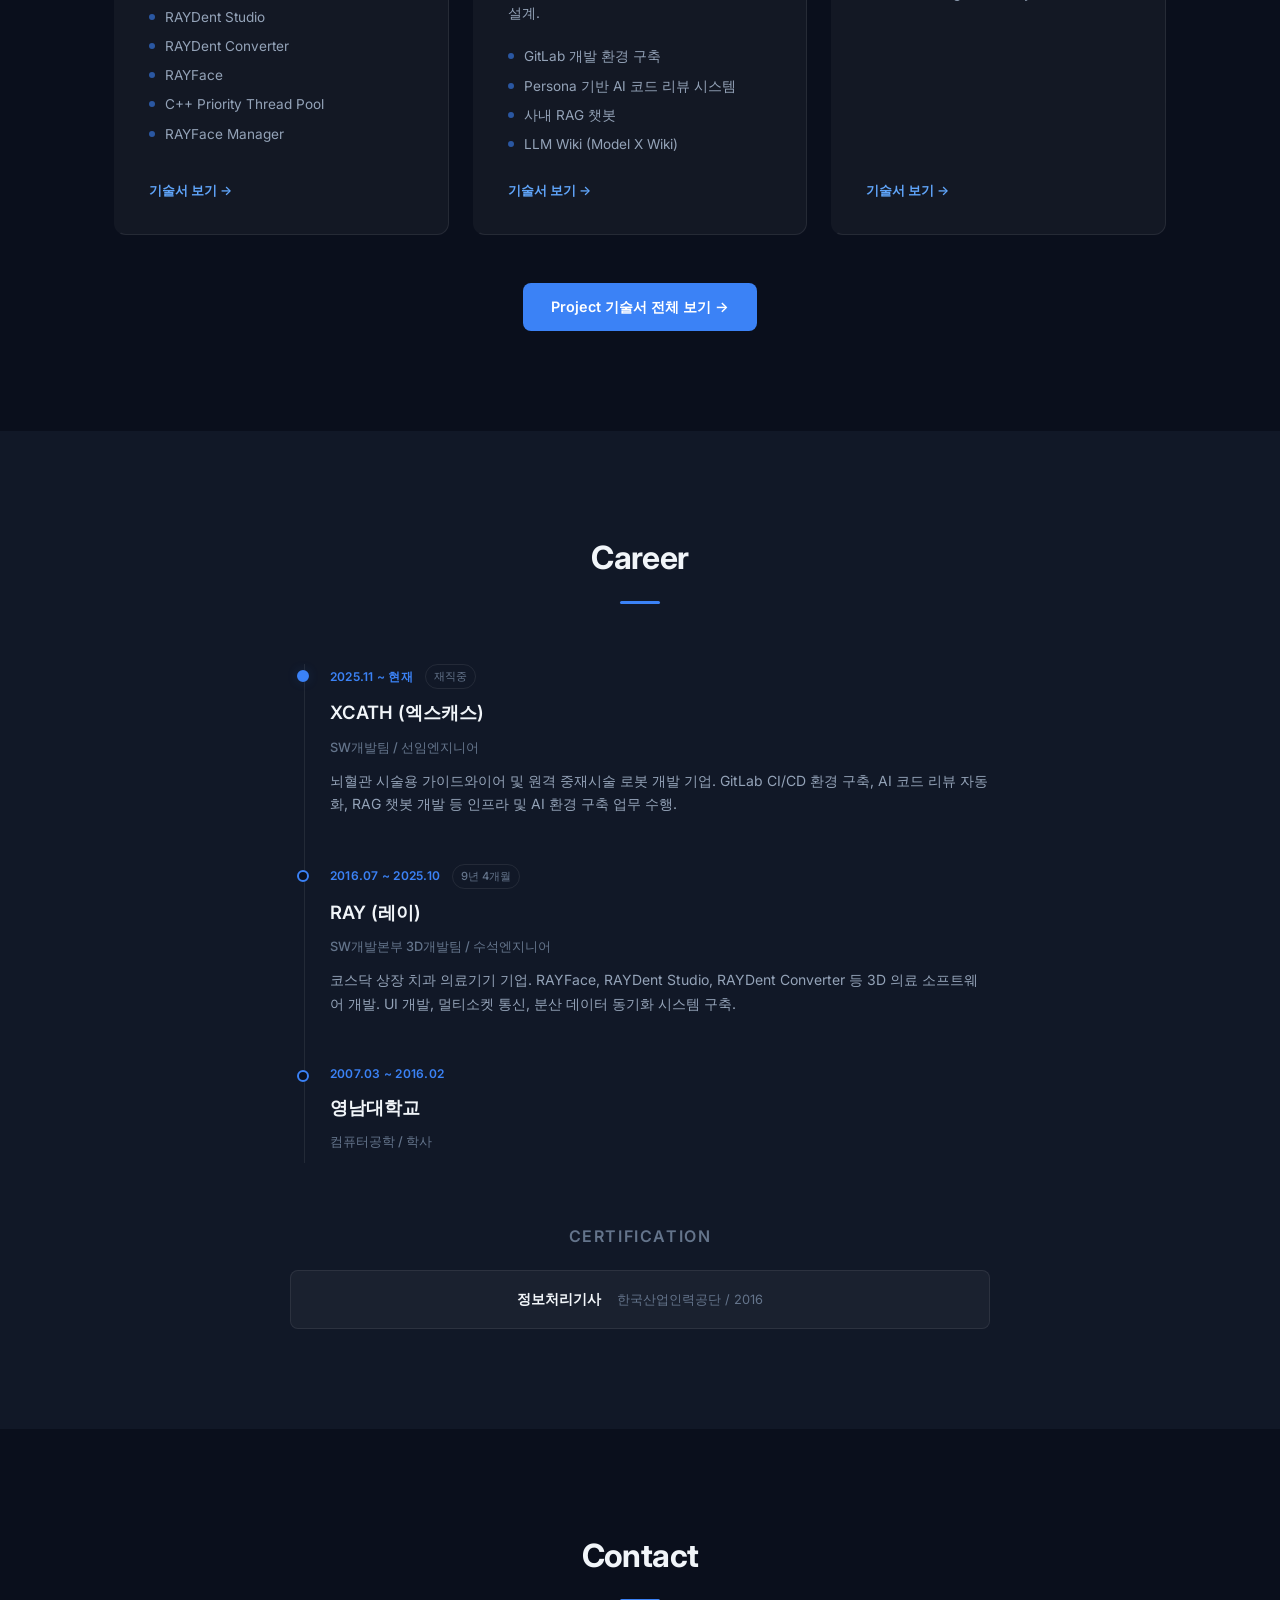
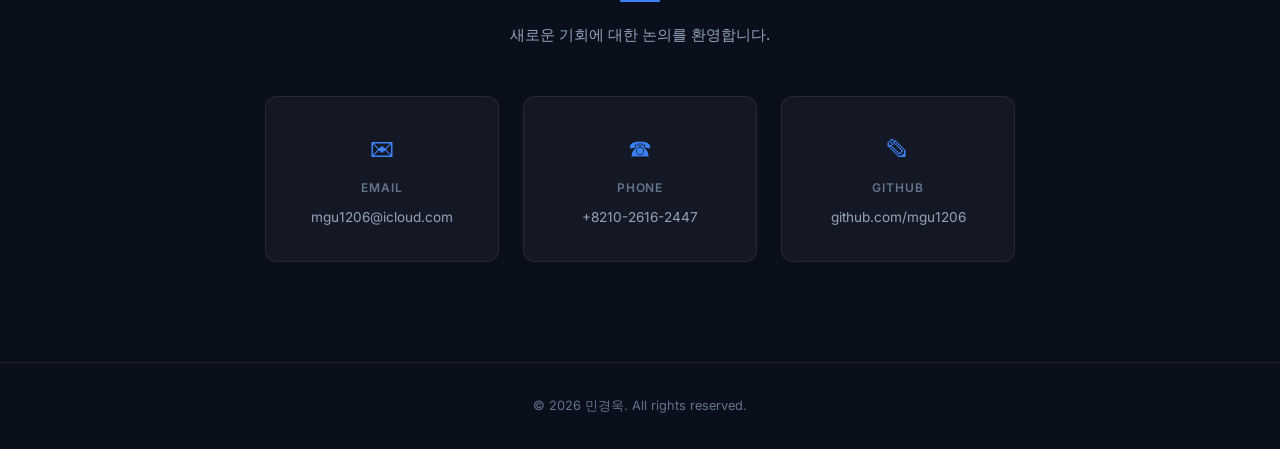
==== commit f1ef3491: "Split project details into a dedicated projects.html page Move the full project cards (overview, gal" ====
--- a/index.html
+++ b/index.html
@@ -160,250 +160,58 @@
   <div class="container">
     <h2 class="section-title">Projects</h2>
 
-    <!-- RAY Section -->
-    <div class="company-section">
-      <div class="company-header">
-        <div class="company-info">
-          <h3 class="company-name">RAY (레이)</h3>
+    <p class="section-lead">회사별 주요 프로젝트 요약입니다. 프로젝트별 상세 내용은 <a href="projects.html">Project 기술서</a>에서 확인할 수 있습니다.</p>
+
+    <div class="projects-summary">
+      <a class="summary-card" href="projects.html#ray">
+        <div class="summary-top">
+          <h3 class="summary-name">RAY (레이)</h3>
           <span class="company-period">2016.07 ~ 2025.10</span>
         </div>
-        <p class="company-desc">코스닥 상장 / 치과 의료기기 장비 제조 및 SW 개발</p>
         <span class="company-role">SW개발본부 3D개발팀 / 수석</span>
-      </div>
-
-      <div class="project-card">
-        <div class="project-header">
-          <div>
-            <h3 class="project-name">RAYDent Studio</h3>
-            <span class="project-period">2016.07 ~ 2018.01</span>
-          </div>
-        </div>
-        <p class="project-desc">치과용 3D 프린터 제어 소프트웨어. 3D 오브젝트 로딩, 편집 및 출력 정보 프린터 전달 기능을 수행.</p>
-        <div class="project-gallery">
-          <div class="gallery-track">
-            <img src="images/projects/raydentstudio-1.png" alt="RAYDent Studio 3D 프린트 뷰" loading="lazy">
-            <img src="images/projects/raydentstudio-2.jpg" alt="RAYDent Studio 프린터 설정" loading="lazy">
-          </div>
-        </div>
-        <div class="project-details">
-          <div class="project-detail-group">
-            <h4>핵심 성과</h4>
-            <ul class="project-achievements">
-              <li>재사용 가능한 UI 컴포넌트 구조 설계로 개발 속도 향상</li>
-              <li>UI와 비즈니스 로직 분리 아키텍처 도입</li>
-              <li>장치 통신 요청/응답 비동기 처리 구조 설계</li>
-            </ul>
-          </div>
-        </div>
-      </div>
-
-      <div class="project-card">
-        <div class="project-header">
-          <div>
-            <h3 class="project-name">RAYDent Converter</h3>
-            <span class="project-period">2018.02 ~ 2019.12</span>
-          </div>
-        </div>
-        <p class="project-desc">치과용 DICOM 의료 이미지 데이터를 STL 3D 모델로 변환하는 소프트웨어. 브러시 편집, 클리핑, 오브젝트 관리 기능을 제공.</p>
-        <div class="project-gallery">
-          <div class="gallery-track">
-            <img src="images/projects/converter-1.jpg" alt="RAYDent Converter 3D 모델" loading="lazy">
-            <img src="images/projects/converter-2.jpg" alt="RAYDent Converter 브러시 편집" loading="lazy">
-          </div>
-        </div>
-        <div class="project-details">
-          <div class="project-detail-group">
-            <h4>핵심 성과</h4>
-            <ul class="project-achievements">
-              <li>오픈소스 UI 엔진을 분석하여 SW 전체 UI를 단독 설계·개발</li>
-            </ul>
-          </div>
-        </div>
-      </div>
-
-      <div class="project-card">
-        <div class="project-header">
-          <div>
-            <h3 class="project-name">RAYFace</h3>
-            <span class="project-period">2019.12 ~ 2025.10</span>
-          </div>
-        </div>
-        <p class="project-desc">치과용 3D FaceScan 소프트웨어. 환자 정보 관리, 3D 촬영 데이터 관리 및 치아 정렬 기능 등 기능 제공.</p>
-        <div class="project-gallery">
-          <div class="gallery-track">
-            <img src="images/projects/rayface-1.png" alt="RAYFace 환자 목록" loading="lazy">
-            <img src="images/projects/rayface-2.jpg" alt="RAYFace 갤러리 뷰" loading="lazy">
-            <img src="images/projects/rayface-3.jpg" alt="RAYFace 촬영 모드" loading="lazy">
-            <img src="images/projects/rayface-4.jpg" alt="RAYFace 3D 얼굴 뷰" loading="lazy">
-            <img src="images/projects/rayface-5.jpg" alt="RAYFace 스캔 데이터 정렬" loading="lazy">
-            <img src="images/projects/rayface-6.jpg" alt="RAYFace 3D 치아 모델" loading="lazy">
-          </div>
-        </div>
-        <div class="project-details">
-          <div class="project-detail-group">
-            <h4>핵심 성과</h4>
-            <ul class="project-achievements">
-              <li>SW 전체 UI를 단독 설계·개발</li>
-              <li>단일 소켓의 응답 지연 문제를 용도별 소켓 다중화 구조로 해결</li>
-              <li>서버 없이 동작하는 분산 데이터 공유 시스템 설계 — 병원 간 환자 데이터 실시간 동기화</li>
-              <li>장치 통신 요청-응답 처리 구조 설계</li>
-            </ul>
-          </div>
-        </div>
-      </div>
-
-      <div class="project-card">
-        <div class="project-header">
-          <div>
-            <h3 class="project-name">C++ Priority Thread Pool</h3>
-            <span class="project-period">2022.01 ~ 2022.06</span>
-          </div>
-        </div>
-        <p class="project-desc">우선순위 기반 스레드 풀 라이브러리. 개발자가 스레드 관리 부담 없이 비동기 작업을 처리할 수 있도록 설계했습니다.</p>
-        <div class="project-details">
-          <div class="project-detail-group">
-            <h4>핵심 성과</h4>
-            <ul class="project-achievements">
-              <li>우선순위 스케줄링으로 중요 작업 우선 처리 구조 설계</li>
-              <li>3가지 Job 제출 패턴을 지원하여 다양한 사용 시나리오 대응</li>
-              <li>자사 소프트웨어에 적용하여 비동기 처리 구조 개선</li>
-            </ul>
-          </div>
-        </div>
-      </div>
-
-      <div class="project-card">
-        <div class="project-header">
-          <div>
-            <h3 class="project-name">RAYFace Manager</h3>
-            <span class="project-period">2022.01 ~ 2025.10</span>
-          </div>
-        </div>
-        <p class="project-desc">RAYFace 백그라운드 데이터 관리 서비스. 앱이 실행 중이지 않아도 데이터 동기화 상태를 관리하고, 외부 애플리케이션에 REST API를 제공합니다.</p>
-        <div class="project-details">
-          <div class="project-detail-group">
-            <h4>핵심 성과</h4>
-            <ul class="project-achievements">
-              <li>앱 종료 상태에서도 데이터 동기화가 유지되는 백그라운드 서비스 설계</li>
-              <li>서비스 간 메시지 기반 데이터 교환 구조 설계</li>
-              <li>외부 애플리케이션이 환자 데이터를 조회할 수 있는 REST API 설계</li>
-            </ul>
-          </div>
-        </div>
-      </div>
-    </div>
-
-    <!-- XCATH Section -->
-    <div class="company-section">
-      <div class="company-header">
-        <div class="company-info">
-          <h3 class="company-name">XCATH (엑스캐스)</h3>
+        <p class="summary-desc">치과용 3D 의료 소프트웨어 개발. UI 설계, 멀티소켓 통신, 분산 데이터 동기화 시스템 구축.</p>
+        <ul class="summary-list">
+          <li>RAYDent Studio</li>
+          <li>RAYDent Converter</li>
+          <li>RAYFace</li>
+          <li>C++ Priority Thread Pool</li>
+          <li>RAYFace Manager</li>
+        </ul>
+        <span class="summary-link">기술서 보기 &#8594;</span>
+      </a>
+
+      <a class="summary-card" href="projects.html#xcath">
+        <div class="summary-top">
+          <h3 class="summary-name">XCATH (엑스캐스)</h3>
           <span class="company-period">2025.11 ~ 현재</span>
         </div>
-        <p class="company-desc">뇌혈관 시술용 가이드와이어 및 원격 중재시술 로봇 개발 기업</p>
         <span class="company-role">SW개발팀 / 선임</span>
-      </div>
-
-      <div class="project-card">
-        <div class="project-header">
-          <div>
-            <h3 class="project-name">GitLab 개발 환경 구축</h3>
-            <span class="project-period">2025.11 ~ 2026.01</span>
-          </div>
-        </div>
-        <p class="project-desc">팀의 개발 프로세스를 체계화하기 위해 Git 브랜치 전략을 수립하고 CI/CD 파이프라인을 구축했습니다.</p>
-        <div class="project-details">
-          <div class="project-detail-group">
-            <h4>핵심 성과</h4>
-            <ul class="project-achievements">
-              <li>팀 규모에 맞는 Git 브랜치 전략 수립 및 CI/CD 자동화</li>
-              <li>빌드 캐시 서버 구축으로 임베디드 빌드 시간 단축</li>
-            </ul>
-          </div>
-        </div>
-      </div>
-
-      <div class="project-card">
-        <div class="project-header">
-          <div>
-            <h3 class="project-name">Persona 기반 AI 코드 리뷰 시스템</h3>
-            <span class="project-period">2025.11 ~ 2025.12</span>
-          </div>
-        </div>
-        <p class="project-desc">MR이 생성되면 AI가 자동으로 코드 리뷰를 수행하는 시스템. 도메인별 전문가 페르소나를 설계하여 다각적 리뷰를 제공합니다.</p>
-        <div class="project-details">
-          <div class="project-detail-group">
-            <h4>핵심 성과</h4>
-            <ul class="project-achievements">
-              <li>Webhook 기반 MR 자동 AI 리뷰 파이프라인 설계</li>
-              <li>보안, 성능, 아키텍처 등 도메인별 페르소나로 리뷰 품질 향상</li>
-            </ul>
-          </div>
-        </div>
-      </div>
-
-      <div class="project-card">
-        <div class="project-header">
-          <div>
-            <h3 class="project-name">사내 RAG 챗봇</h3>
-            <span class="project-period">2026.01 ~ 2026.02</span>
-          </div>
-        </div>
-        <p class="project-desc">사내 문서(PDF, DOCX, PPTX 등)를 자연어로 질의할 수 있는 RAG 기반 챗봇. AI Agent를 활용하여 설계부터 구현까지 빠르게 완성했습니다.</p>
-        <div class="project-details">
-          <div class="project-detail-group">
-            <h4>핵심 성과</h4>
-            <ul class="project-achievements">
-              <li>하이브리드 검색(Dense + Sparse) 파이프라인 설계로 검색 정확도 향상</li>
-              <li>질문을 하위 쿼리로 분해하는 구조를 설계하여 검색 커버리지 개선</li>
-              <li>변경된 문서만 재처리하는 증분 인덱싱 설계</li>
-              <li>On-Premise 구축으로 외부 API 비용 최소화</li>
-            </ul>
-          </div>
-        </div>
-      </div>
-
-      <div class="project-card">
-        <div class="project-header">
-          <div>
-            <h3 class="project-name">LLM Wiki (Model X Wiki)</h3>
-            <span class="project-period">2026.02 ~ 현재</span>
-          </div>
-        </div>
-        <p class="project-desc">AI 에이전트가 지식을 지속적으로 제안·누적할 수 있는 사내 LLM-driven 위키 시스템. MCP(Model Context Protocol) 서버 기반으로 구축되었으며, 데이터(Obsidian Vault)와 실행 로직(FastAPI MCP)을 완전 분리한 아키텍처로 설계했습니다. AI Agent를 활용하여 개발했습니다.</p>
-        <div class="project-details">
-          <div class="project-detail-group">
-            <h4>핵심 성과</h4>
-            <ul class="project-achievements">
-              <li>Propose → Approve 워크플로우로 AI 에이전트의 지식 변경을 인간이 검토·승인하는 거버넌스 구조 설계</li>
-              <li>wiki-data(순수 Markdown 저장소)와 wiki-mcp(실행 로직) 완전 분리로 유지보수성 극대화</li>
-              <li>검색·읽기·제안·승인·린트 등 전체 지식 라이프사이클을 MCP 도구로 표준화하여 모든 LLM 클라이언트에서 연동 가능</li>
-              <li>Confluence 외부 소스 동기화 및 변경 이력 자동 git 커밋으로 지식 누적(Compounding Knowledge) 구조 구현</li>
-            </ul>
-          </div>
-        </div>
-      </div>
-    </div>
-
-    <!-- Side Projects -->
-    <div class="company-section">
-      <div class="company-header">
-        <div class="company-info">
-          <h3 class="company-name">Side Projects</h3>
+        <p class="summary-desc">개발 인프라 및 사내 AI 환경 구축. CI/CD, AI 코드 리뷰, RAG 챗봇, LLM 위키 시스템 설계.</p>
+        <ul class="summary-list">
+          <li>GitLab 개발 환경 구축</li>
+          <li>Persona 기반 AI 코드 리뷰 시스템</li>
+          <li>사내 RAG 챗봇</li>
+          <li>LLM Wiki (Model X Wiki)</li>
+        </ul>
+        <span class="summary-link">기술서 보기 &#8594;</span>
+      </a>
+
+      <a class="summary-card" href="projects.html#side">
+        <div class="summary-top">
+          <h3 class="summary-name">Side Projects</h3>
           <span class="company-period">Personal</span>
         </div>
-        <p class="company-desc">개인 프로젝트 및 기술 탐구</p>
-      </div>
-
-      <div class="project-card">
-        <div class="project-header">
-          <div>
-            <h3 class="project-name">WiFi Parking Control System</h3>
-            <span class="project-period">Side Project</span>
-          </div>
-        </div>
-        <p class="project-desc">라즈베리 파이 + 적외선 센서를 활용한 주차 관제 시스템. 물체 감지 시 자동 촬영 후 서버로 전송합니다.</p>
-      </div>
+        <span class="company-role">개인 프로젝트 및 기술 탐구</span>
+        <p class="summary-desc">관심 있는 기술을 직접 만들어 보며 검증하는 개인 프로젝트.</p>
+        <ul class="summary-list">
+          <li>WiFi Parking Control System</li>
+        </ul>
+        <span class="summary-link">기술서 보기 &#8594;</span>
+      </a>
+    </div>
+
+    <div class="projects-cta">
+      <a href="projects.html" class="btn btn-primary">Project 기술서 전체 보기 &#8594;</a>
     </div>
 
   </div>
--- a/style.css
+++ b/style.css
@@ -745,6 +745,192 @@
   opacity: 0.6;
 }
 
+/* ========== Projects Summary (index) ========== */
+.section-lead {
+  text-align: center;
+  font-size: 0.9rem;
+  color: var(--text-secondary);
+  line-height: 1.8;
+  max-width: 640px;
+  margin: -32px auto 40px;
+}
+
+.section-lead a {
+  color: var(--accent-light);
+  font-weight: 600;
+  border-bottom: 1px solid rgba(59, 130, 246, 0.4);
+}
+
+.section-lead a:hover {
+  border-bottom-color: var(--accent-light);
+}
+
+.projects-summary {
+  display: grid;
+  grid-template-columns: repeat(auto-fit, minmax(280px, 1fr));
+  gap: 24px;
+}
+
+.summary-card {
+  display: flex;
+  flex-direction: column;
+  padding: 32px;
+  background: var(--bg-card);
+  border: 1px solid var(--border);
+  border-left: 3px solid transparent;
+  border-radius: var(--radius);
+  color: var(--text-primary);
+  transition: var(--transition);
+}
+
+.summary-card:hover {
+  background: var(--bg-card-hover);
+  border-color: var(--border-hover);
+  border-left-color: var(--accent);
+  transform: translateY(-4px);
+}
+
+.summary-top {
+  display: flex;
+  justify-content: space-between;
+  align-items: center;
+  flex-wrap: wrap;
+  gap: 8px;
+  margin-bottom: 8px;
+}
+
+.summary-name {
+  font-size: 1.15rem;
+  font-weight: 700;
+  letter-spacing: -0.01em;
+}
+
+.summary-desc {
+  font-size: 0.85rem;
+  color: var(--text-secondary);
+  line-height: 1.8;
+  margin: 12px 0 20px;
+}
+
+.summary-list {
+  list-style: none;
+  padding: 0;
+  margin-bottom: 24px;
+  display: flex;
+  flex-direction: column;
+  gap: 6px;
+}
+
+.summary-list li {
+  font-size: 0.85rem;
+  color: var(--text-secondary);
+  padding-left: 16px;
+  position: relative;
+}
+
+.summary-list li::before {
+  content: '';
+  position: absolute;
+  left: 0;
+  top: 8px;
+  width: 6px;
+  height: 6px;
+  border-radius: 50%;
+  background: var(--accent);
+  opacity: 0.6;
+}
+
+.summary-link {
+  margin-top: auto;
+  font-size: 0.8rem;
+  font-weight: 600;
+  color: var(--accent-light);
+  transition: var(--transition);
+}
+
+.summary-card:hover .summary-link {
+  letter-spacing: 0.03em;
+}
+
+.projects-cta {
+  text-align: center;
+  margin-top: 48px;
+}
+
+/* ========== Project Doc Page ========== */
+.page-header {
+  padding: 140px 0 56px;
+  border-bottom: 1px solid var(--border);
+  background: radial-gradient(ellipse at 50% 0%, var(--accent-glow) 0%, transparent 65%);
+}
+
+.back-link {
+  display: inline-block;
+  font-size: 0.8rem;
+  font-weight: 500;
+  color: var(--text-muted);
+  margin-bottom: 24px;
+  transition: var(--transition);
+}
+
+.back-link:hover {
+  color: var(--accent-light);
+}
+
+.page-title {
+  font-size: clamp(2rem, 4.5vw, 3rem);
+  font-weight: 800;
+  letter-spacing: -0.03em;
+  line-height: 1.15;
+  margin-bottom: 16px;
+}
+
+.page-desc {
+  font-size: 0.95rem;
+  color: var(--text-secondary);
+  line-height: 1.8;
+  max-width: 640px;
+}
+
+.page-toc {
+  display: flex;
+  flex-wrap: wrap;
+  gap: 10px;
+  margin-top: 32px;
+}
+
+.page-toc a {
+  padding: 8px 18px;
+  font-size: 0.8rem;
+  font-weight: 500;
+  color: var(--text-secondary);
+  border: 1px solid var(--border);
+  border-radius: 100px;
+  transition: var(--transition);
+}
+
+.page-toc a:hover {
+  color: var(--accent-light);
+  border-color: rgba(59, 130, 246, 0.35);
+  background: rgba(59, 130, 246, 0.08);
+}
+
+.page-header + .section {
+  padding-top: 72px;
+}
+
+.company-section[id] {
+  scroll-margin-top: 88px;
+}
+
+.page-actions {
+  display: flex;
+  justify-content: center;
+  flex-wrap: wrap;
+  gap: 16px;
+  margin-top: 64px;
+}
+
 /* ========== Career Timeline ========== */
 .timeline {
   max-width: 700px;
@@ -1153,6 +1339,30 @@
   .gallery-track img {
     height: 160px;
   }
+
+  .projects-summary {
+    grid-template-columns: 1fr;
+  }
+
+  .summary-card {
+    padding: 24px;
+  }
+
+  .section-lead {
+    margin-top: -24px;
+  }
+
+  .page-header {
+    padding: 108px 0 44px;
+  }
+
+  .page-header + .section {
+    padding-top: 56px;
+  }
+
+  .page-actions {
+    margin-top: 48px;
+  }
 }
 
 @media (max-width: 480px) {
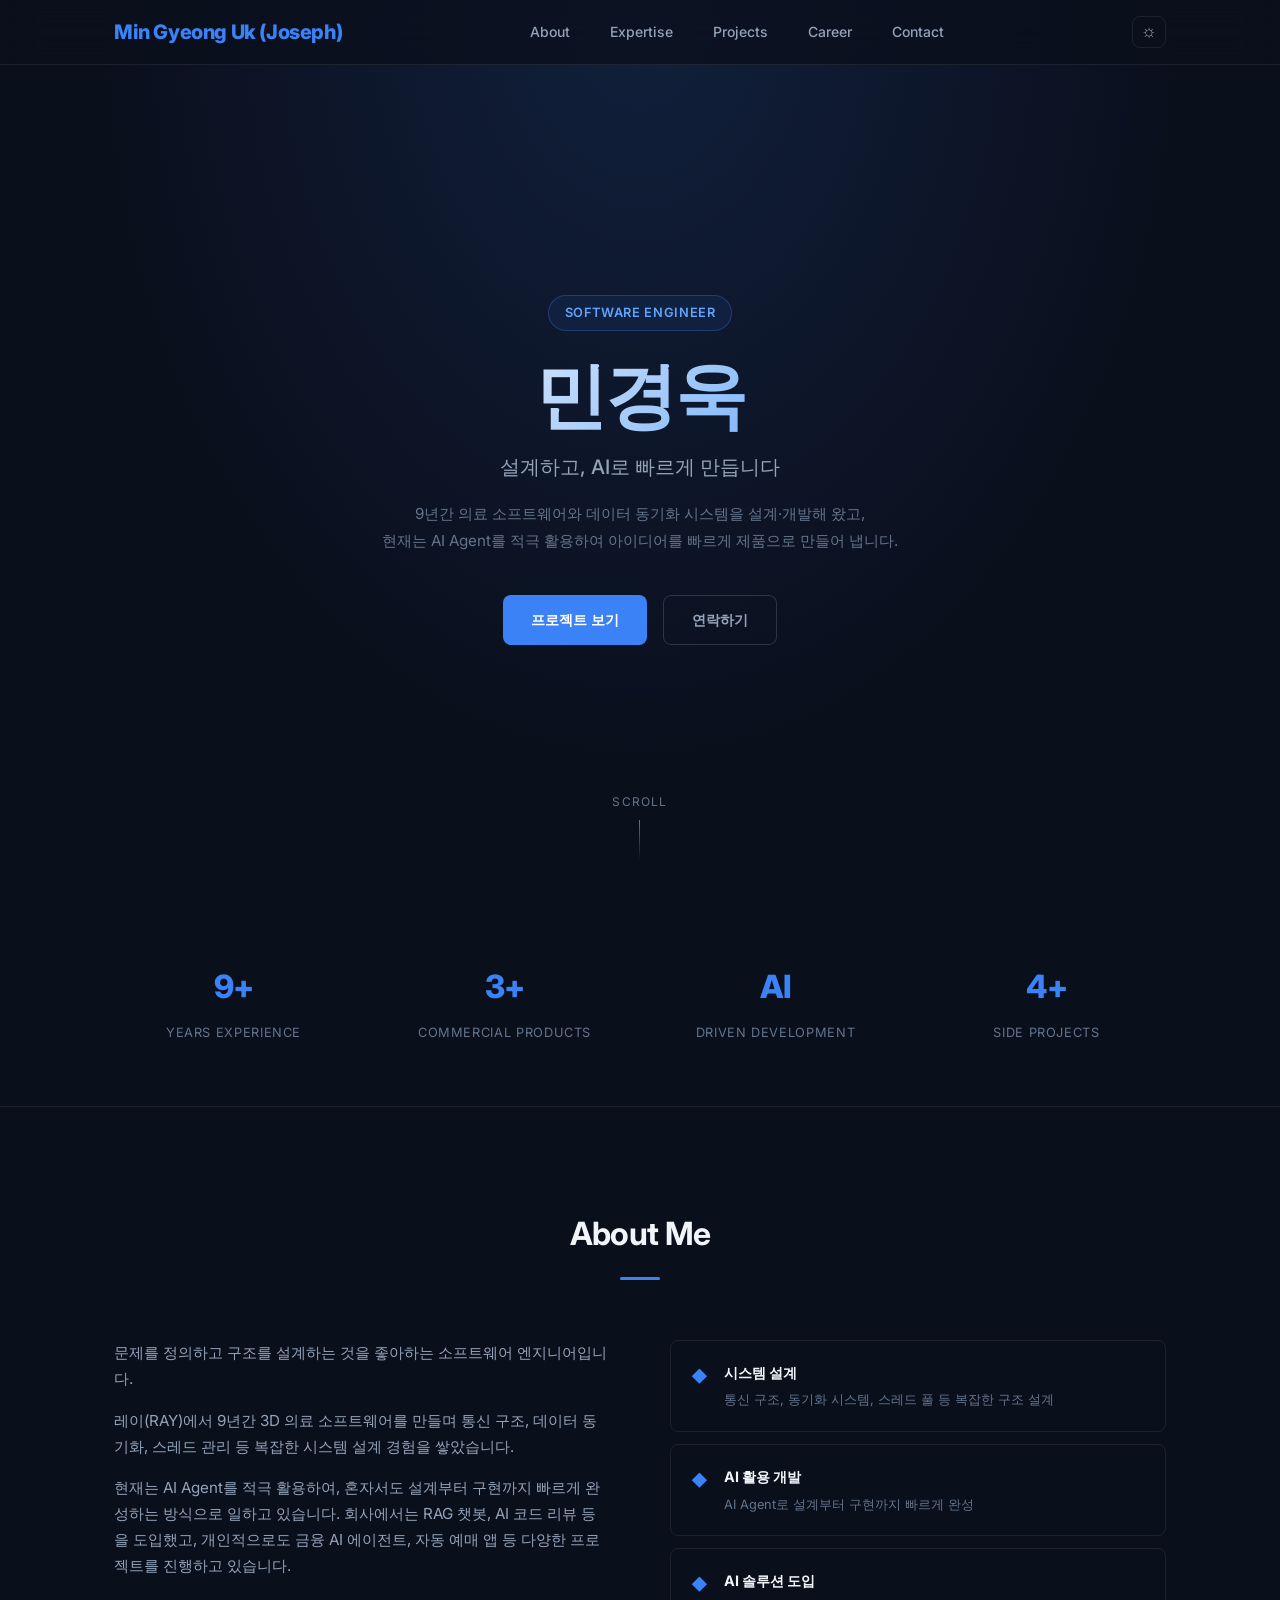
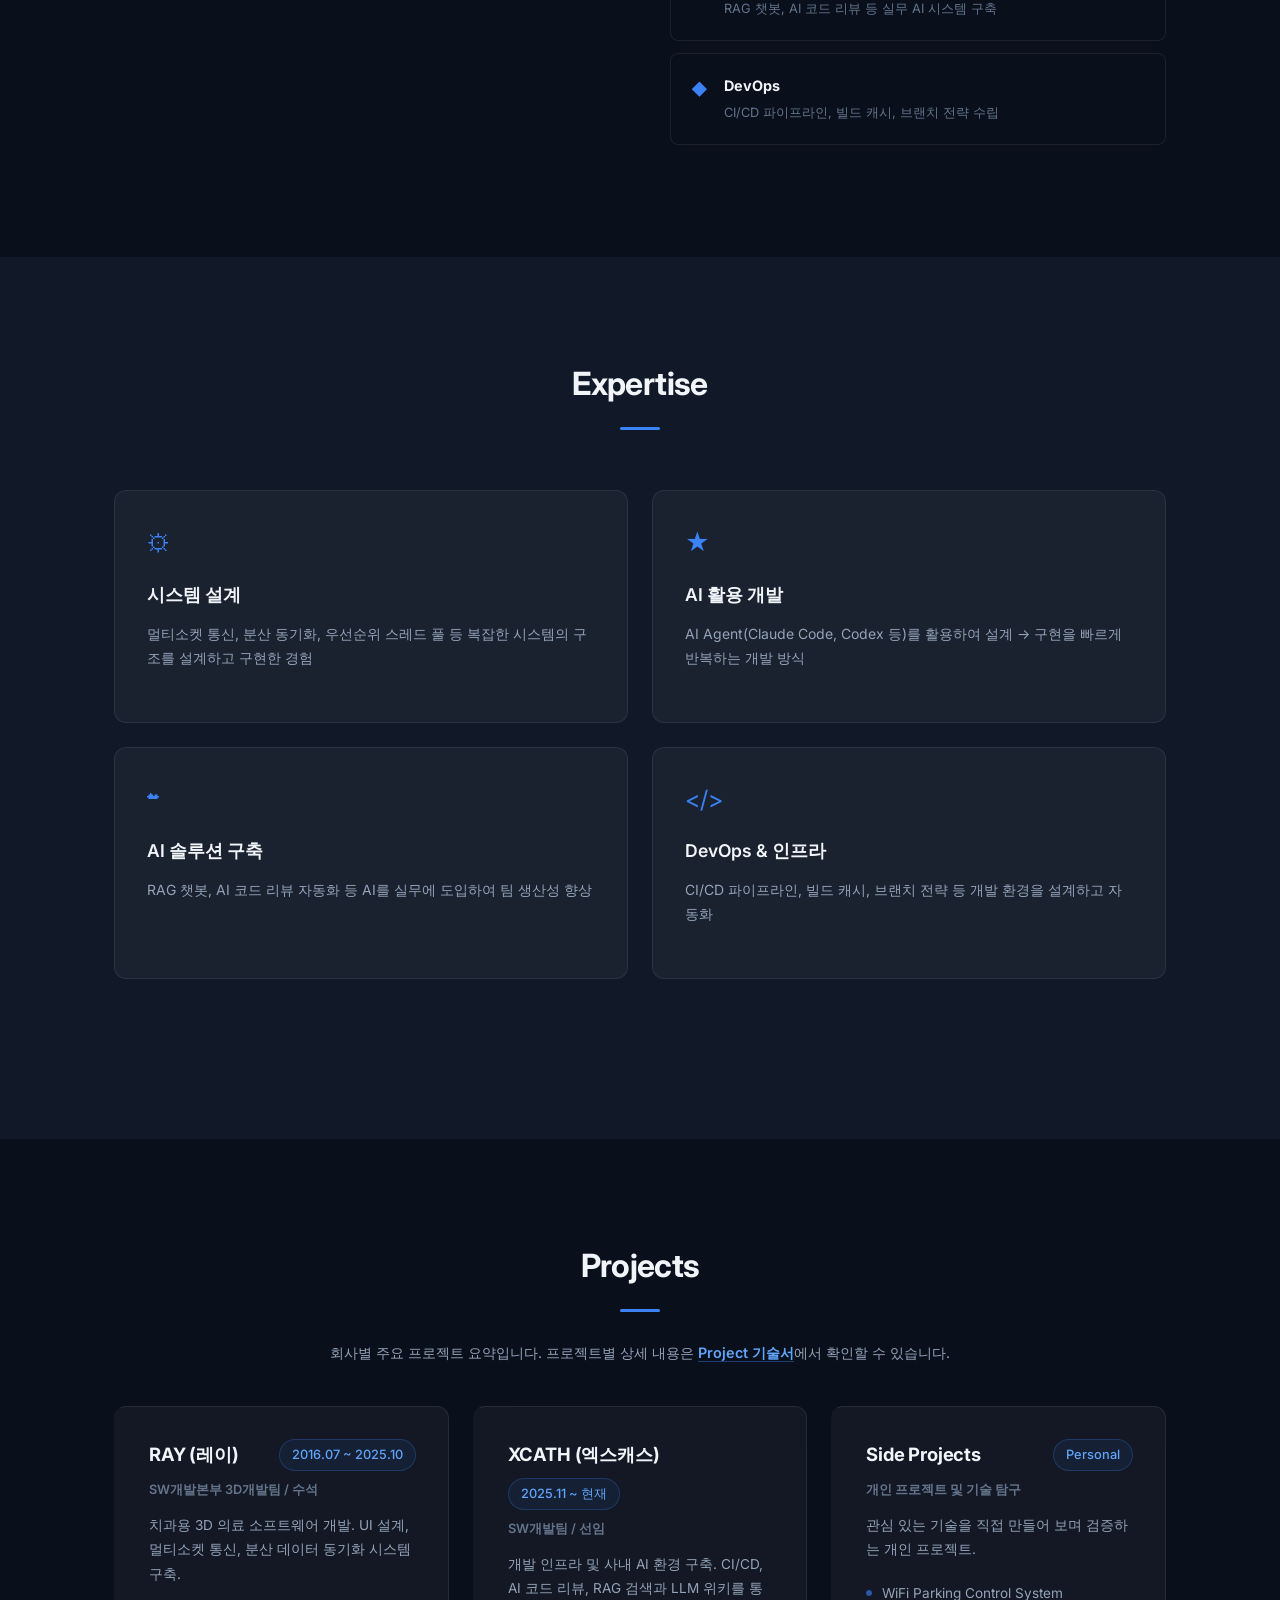
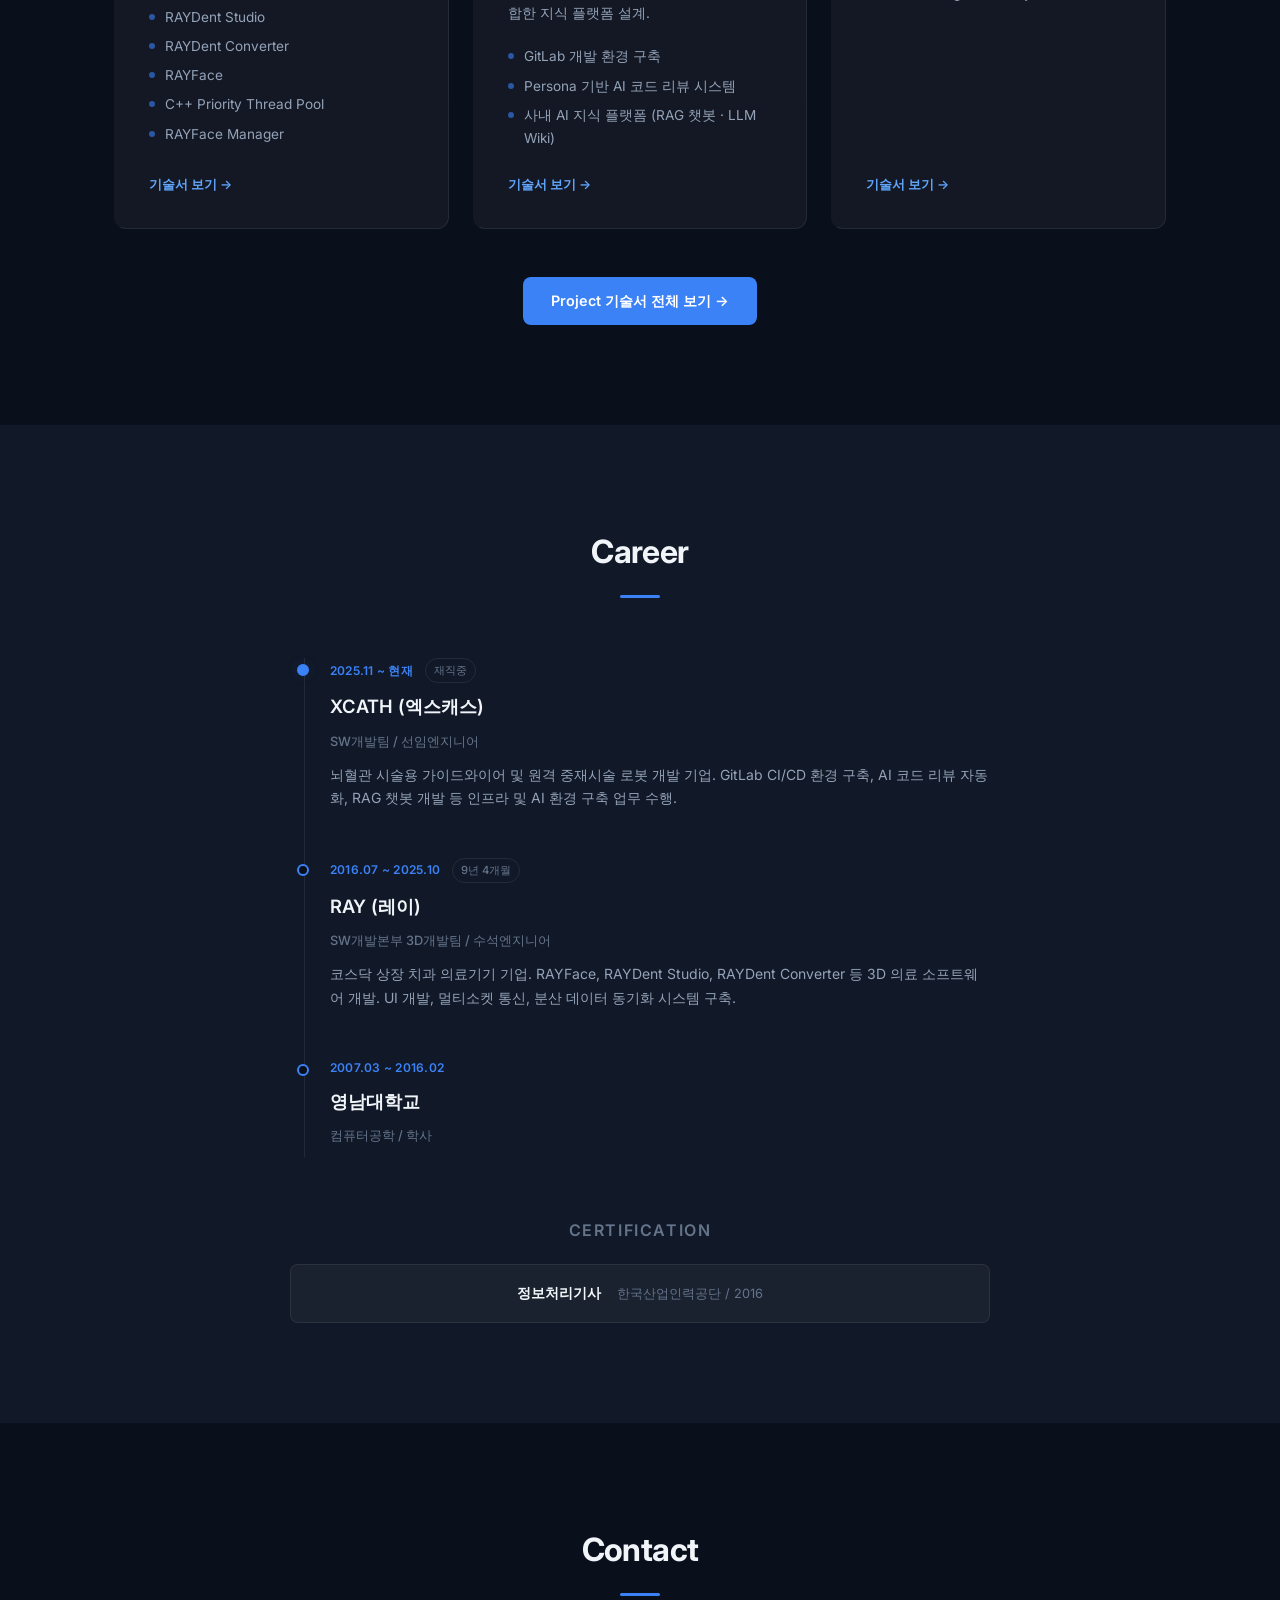
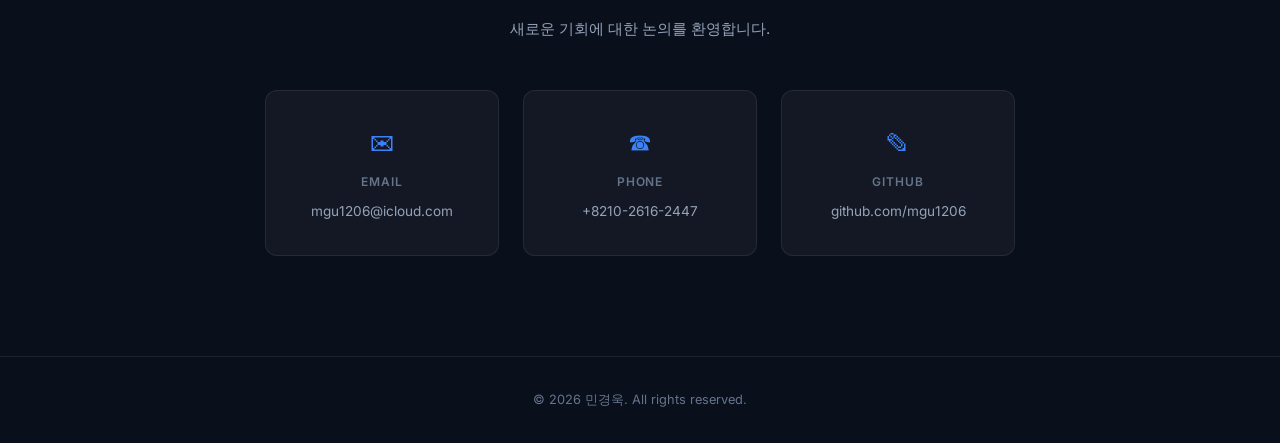
==== commit b987d744: "Merge the RAG chatbot and LLM Wiki into one project entry The two systems are now run as a single kn" ====
--- a/index.html
+++ b/index.html
@@ -186,12 +186,11 @@
           <span class="company-period">2025.11 ~ 현재</span>
         </div>
         <span class="company-role">SW개발팀 / 선임</span>
-        <p class="summary-desc">개발 인프라 및 사내 AI 환경 구축. CI/CD, AI 코드 리뷰, RAG 챗봇, LLM 위키 시스템 설계.</p>
+        <p class="summary-desc">개발 인프라 및 사내 AI 환경 구축. CI/CD, AI 코드 리뷰, RAG 검색과 LLM 위키를 통합한 지식 플랫폼 설계.</p>
         <ul class="summary-list">
           <li>GitLab 개발 환경 구축</li>
           <li>Persona 기반 AI 코드 리뷰 시스템</li>
-          <li>사내 RAG 챗봇</li>
-          <li>LLM Wiki (Model X Wiki)</li>
+          <li>사내 AI 지식 플랫폼 (RAG 챗봇 · LLM Wiki)</li>
         </ul>
         <span class="summary-link">기술서 보기 &#8594;</span>
       </a>
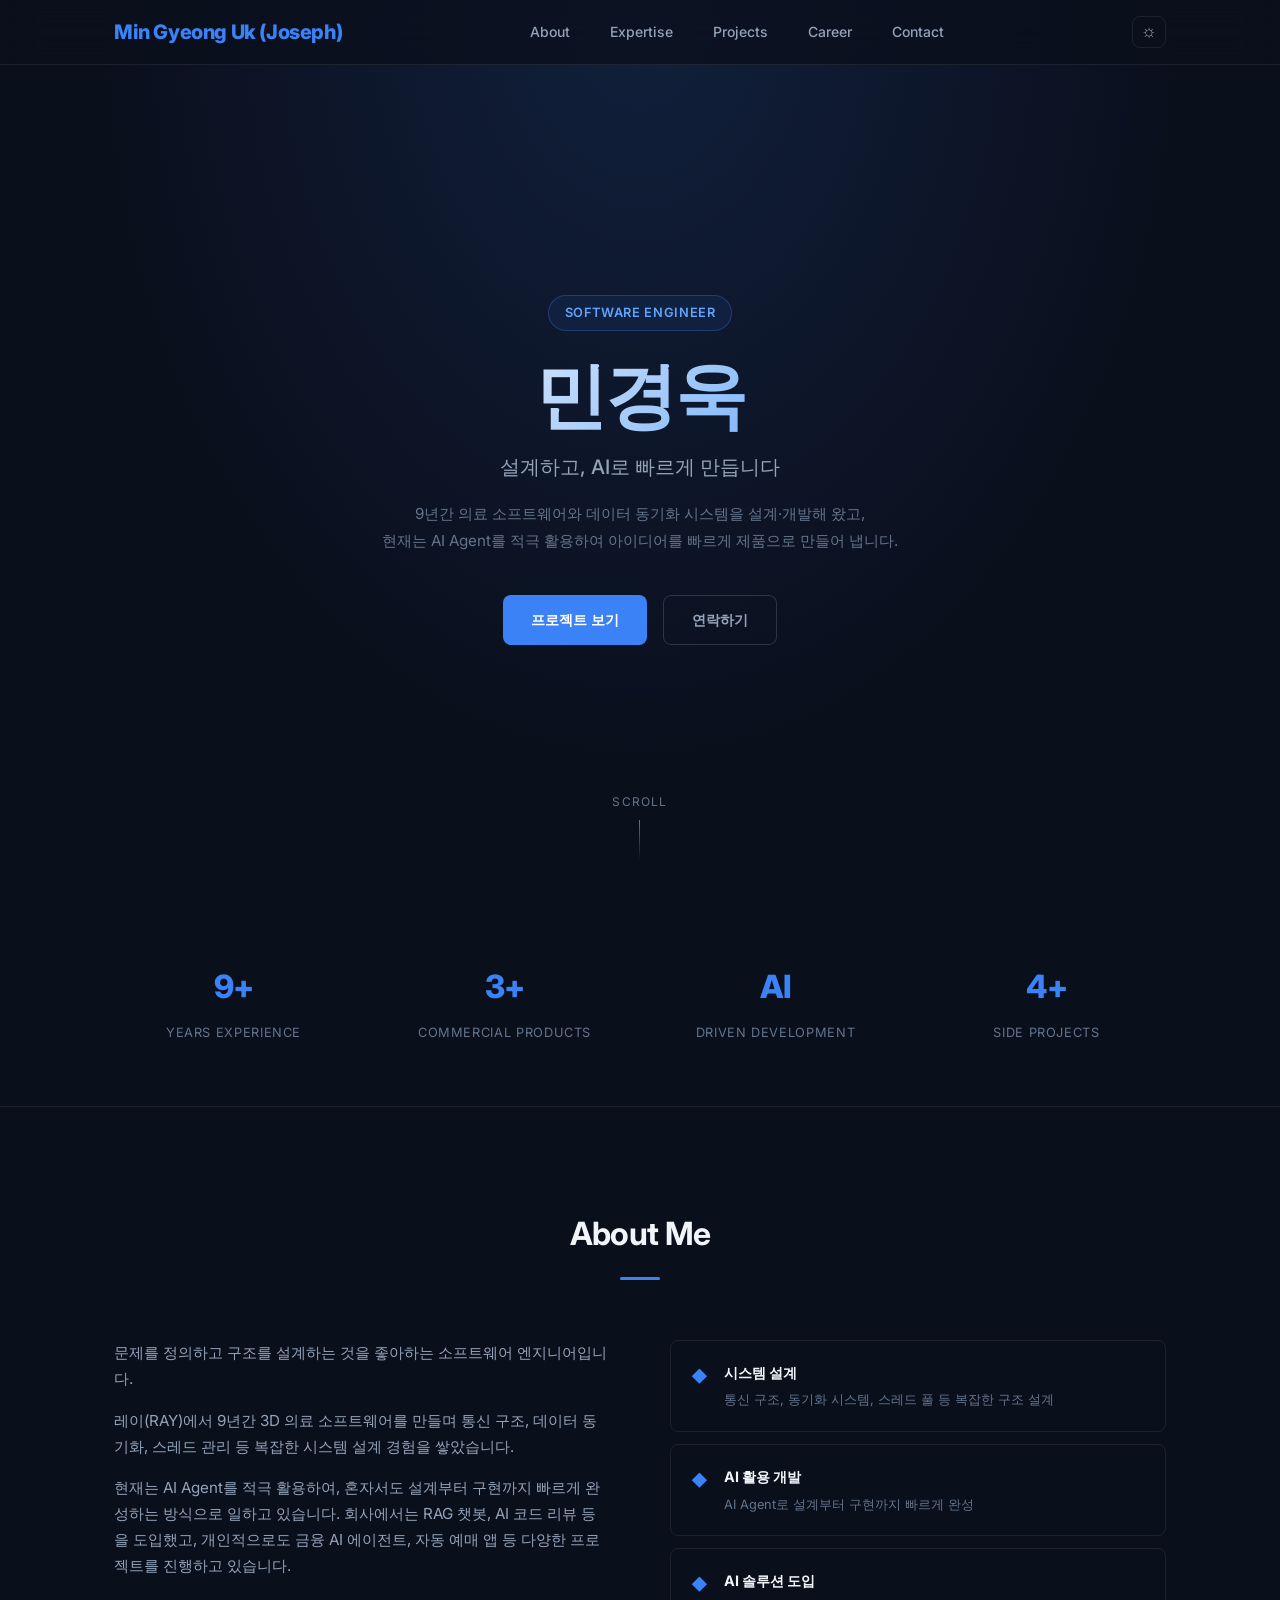
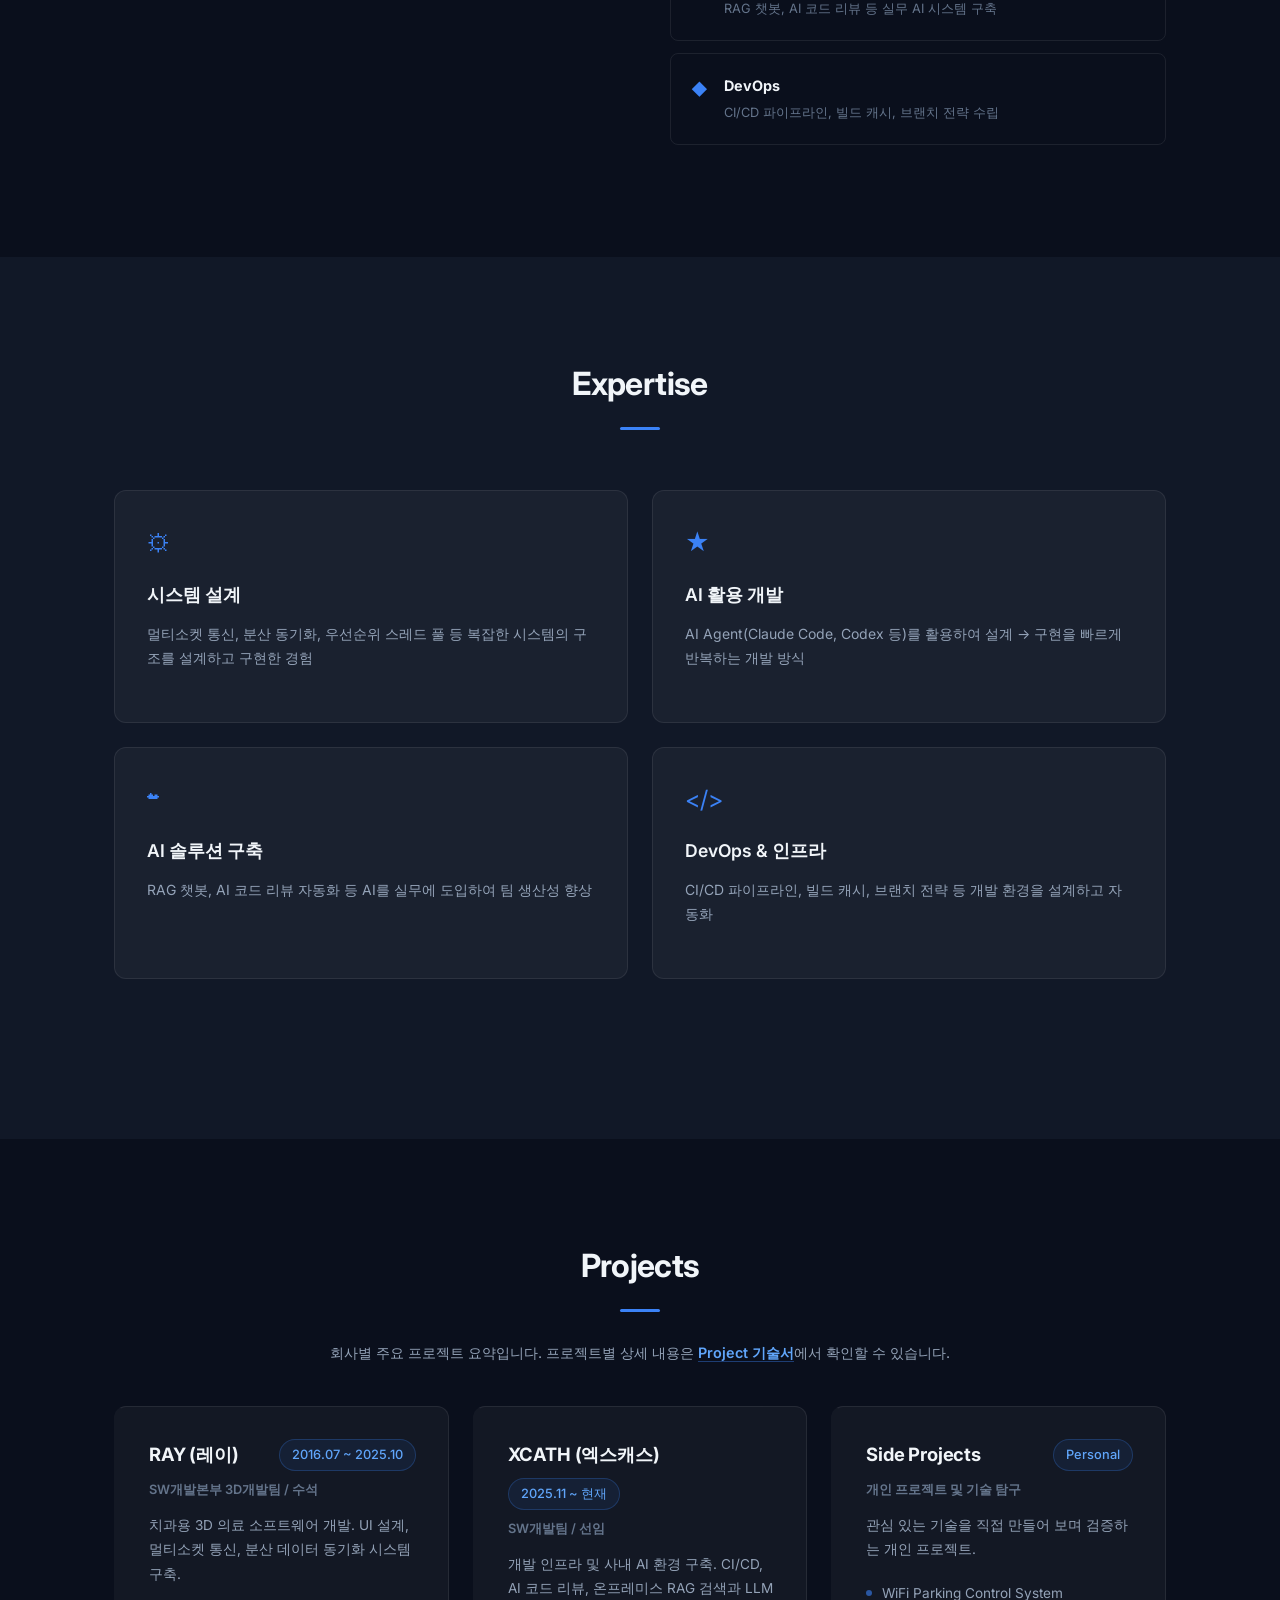
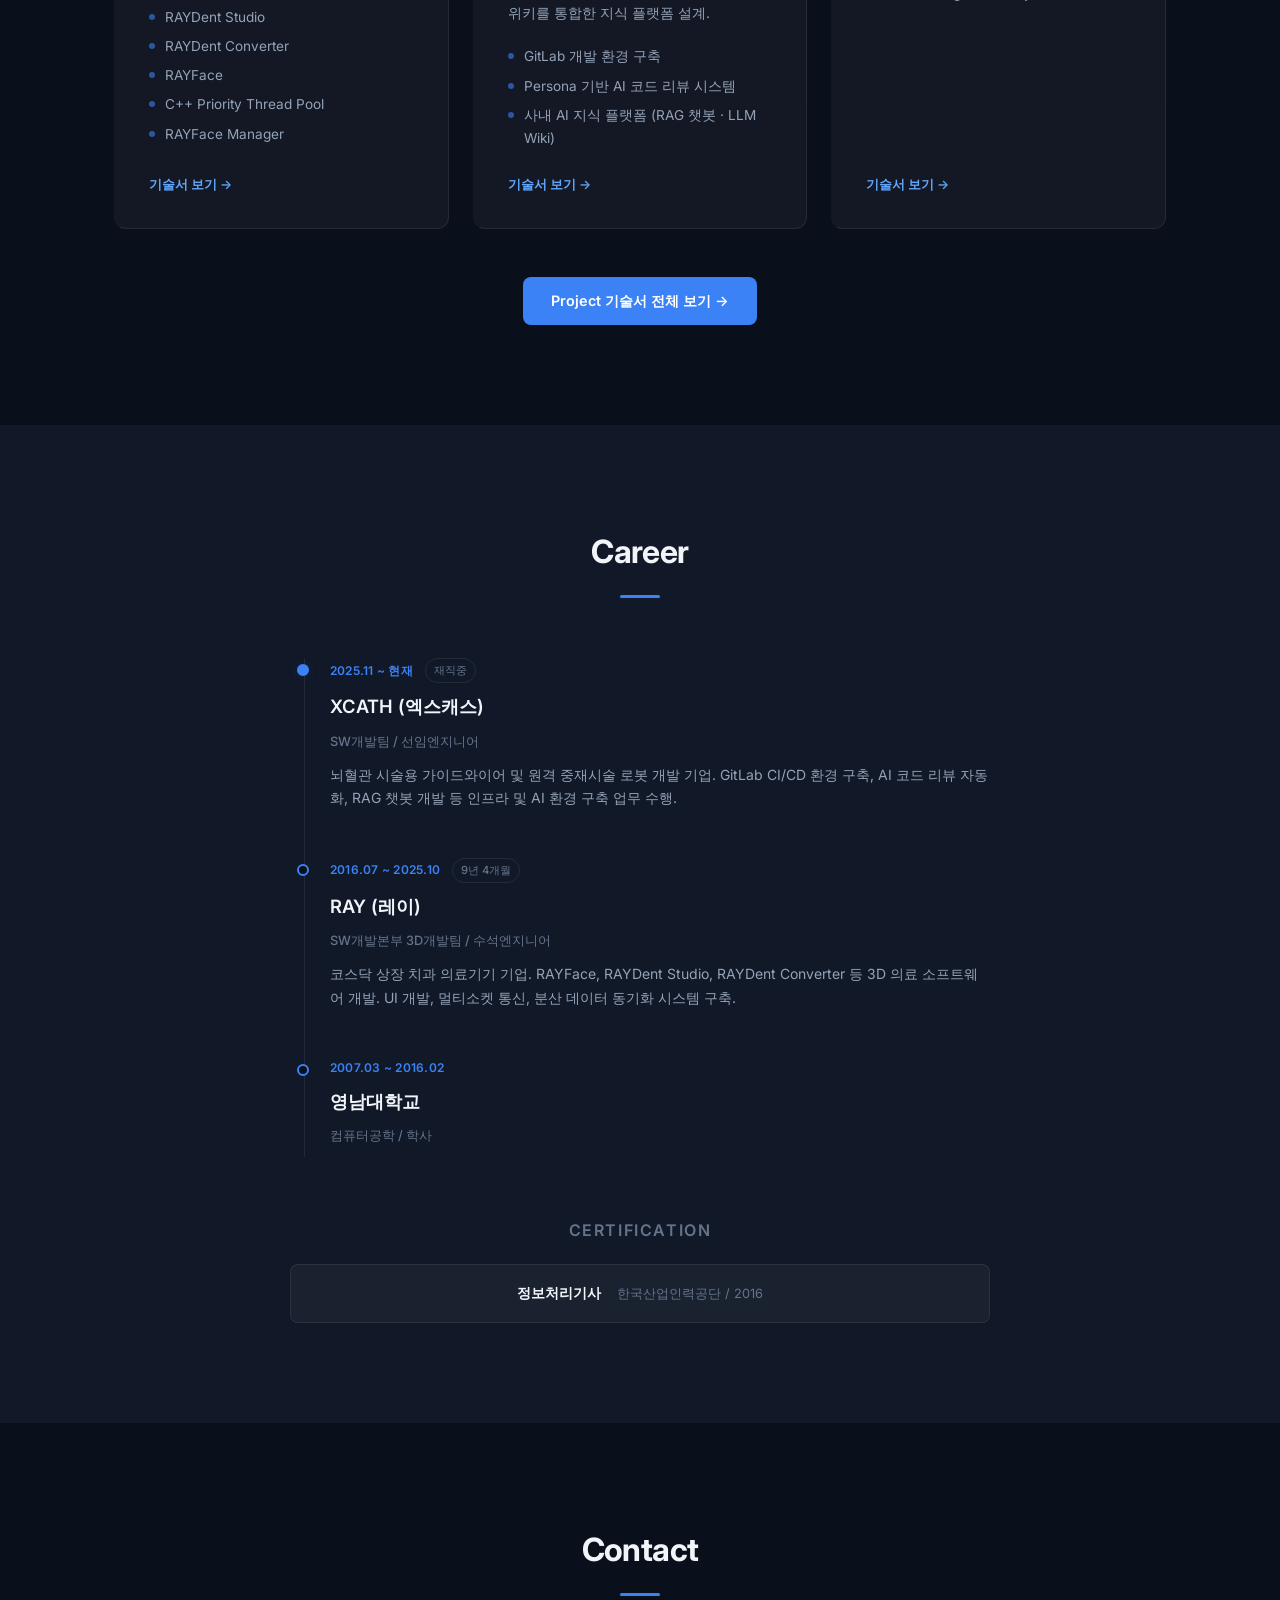
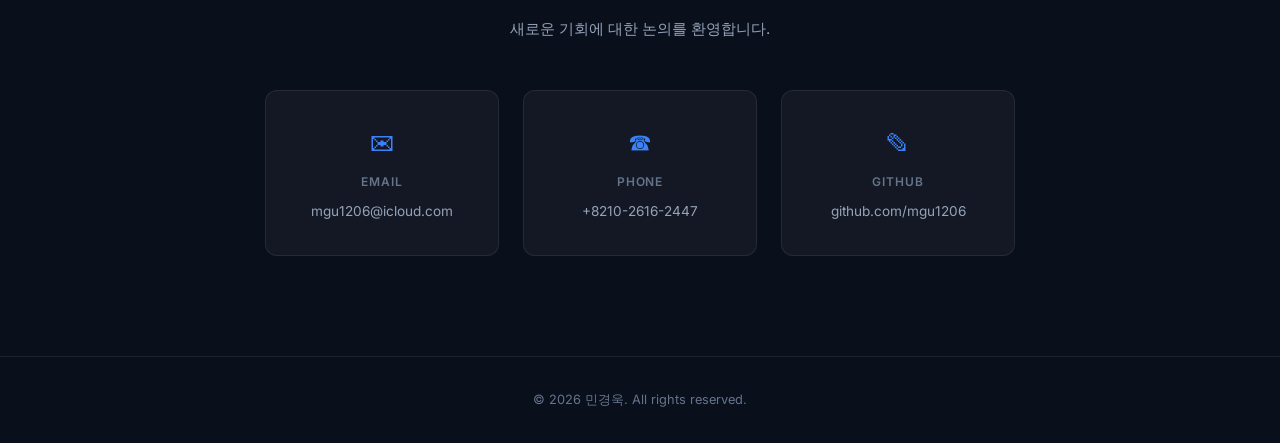
==== commit f98d16cf: "Add a shared tech stack and collaboration tools block to the project doc List the stack once at the " ====
--- a/index.html
+++ b/index.html
@@ -186,7 +186,7 @@
           <span class="company-period">2025.11 ~ 현재</span>
         </div>
         <span class="company-role">SW개발팀 / 선임</span>
-        <p class="summary-desc">개발 인프라 및 사내 AI 환경 구축. CI/CD, AI 코드 리뷰, RAG 검색과 LLM 위키를 통합한 지식 플랫폼 설계.</p>
+        <p class="summary-desc">개발 인프라 및 사내 AI 환경 구축. CI/CD, AI 코드 리뷰, 온프레미스 RAG 검색과 LLM 위키를 통합한 지식 플랫폼 설계.</p>
         <ul class="summary-list">
           <li>GitLab 개발 환경 구축</li>
           <li>Persona 기반 AI 코드 리뷰 시스템</li>
--- a/style.css
+++ b/style.css
@@ -573,6 +573,12 @@
   color: var(--text-muted);
 }
 
+.page-stack {
+  margin-top: 32px;
+  padding-top: 28px;
+  border-top: 1px solid var(--border);
+}
+
 /* ========== Projects ========== */
 .project-card {
   padding: 36px;
@@ -700,7 +706,7 @@
 
 .project-details {
   display: grid;
-  grid-template-columns: 1fr 1fr;
+  grid-template-columns: repeat(auto-fit, minmax(260px, 1fr));
   gap: 32px;
 }
 
@@ -717,6 +723,26 @@
   display: flex;
   flex-wrap: wrap;
   gap: 8px;
+}
+
+.tech-rows {
+  display: flex;
+  flex-direction: column;
+  gap: 12px;
+}
+
+.tech-row {
+  display: grid;
+  grid-template-columns: 92px 1fr;
+  gap: 14px;
+  align-items: start;
+}
+
+.tech-row-label {
+  font-size: 0.75rem;
+  font-weight: 600;
+  color: var(--text-muted);
+  padding-top: 5px;
 }
 
 .project-achievements {
@@ -1314,6 +1340,15 @@
     gap: 20px;
   }
 
+  .tech-row {
+    grid-template-columns: 1fr;
+    gap: 6px;
+  }
+
+  .tech-row-label {
+    padding-top: 0;
+  }
+
   .project-card {
     padding: 24px;
   }
